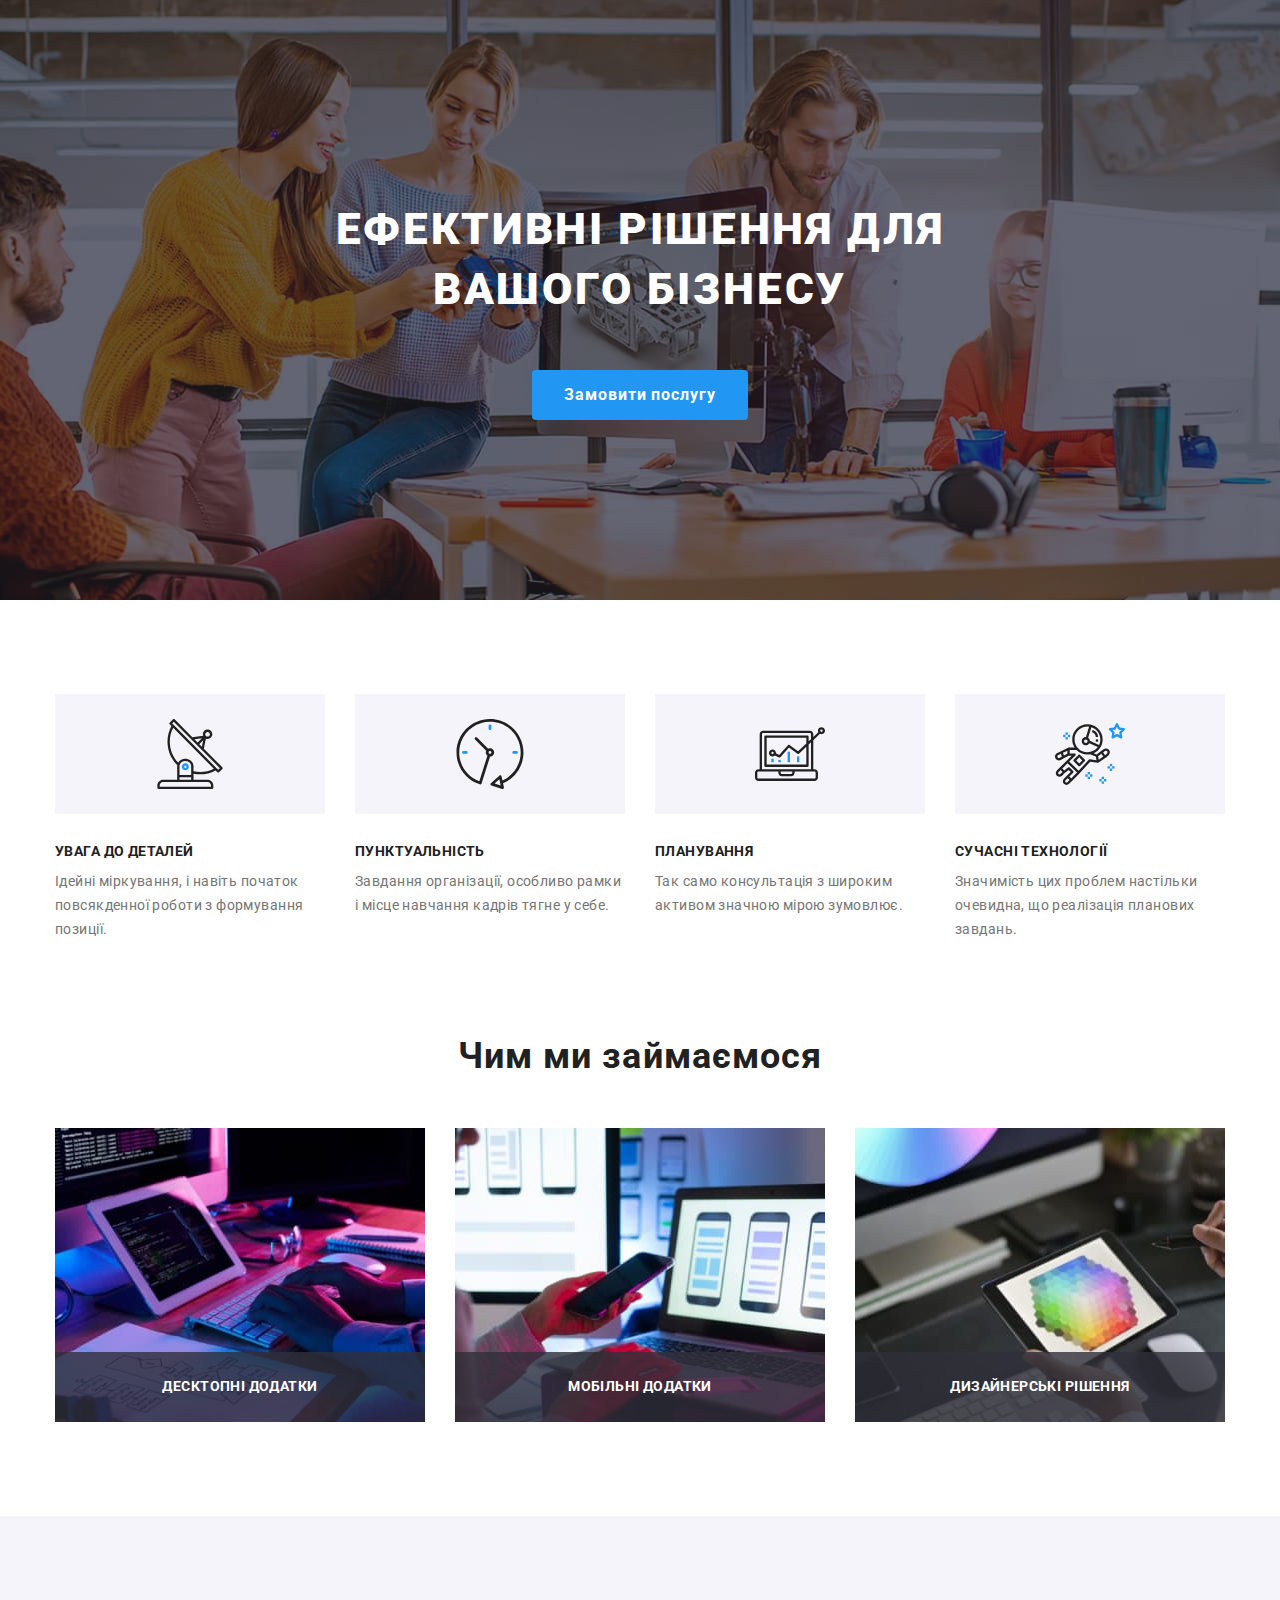
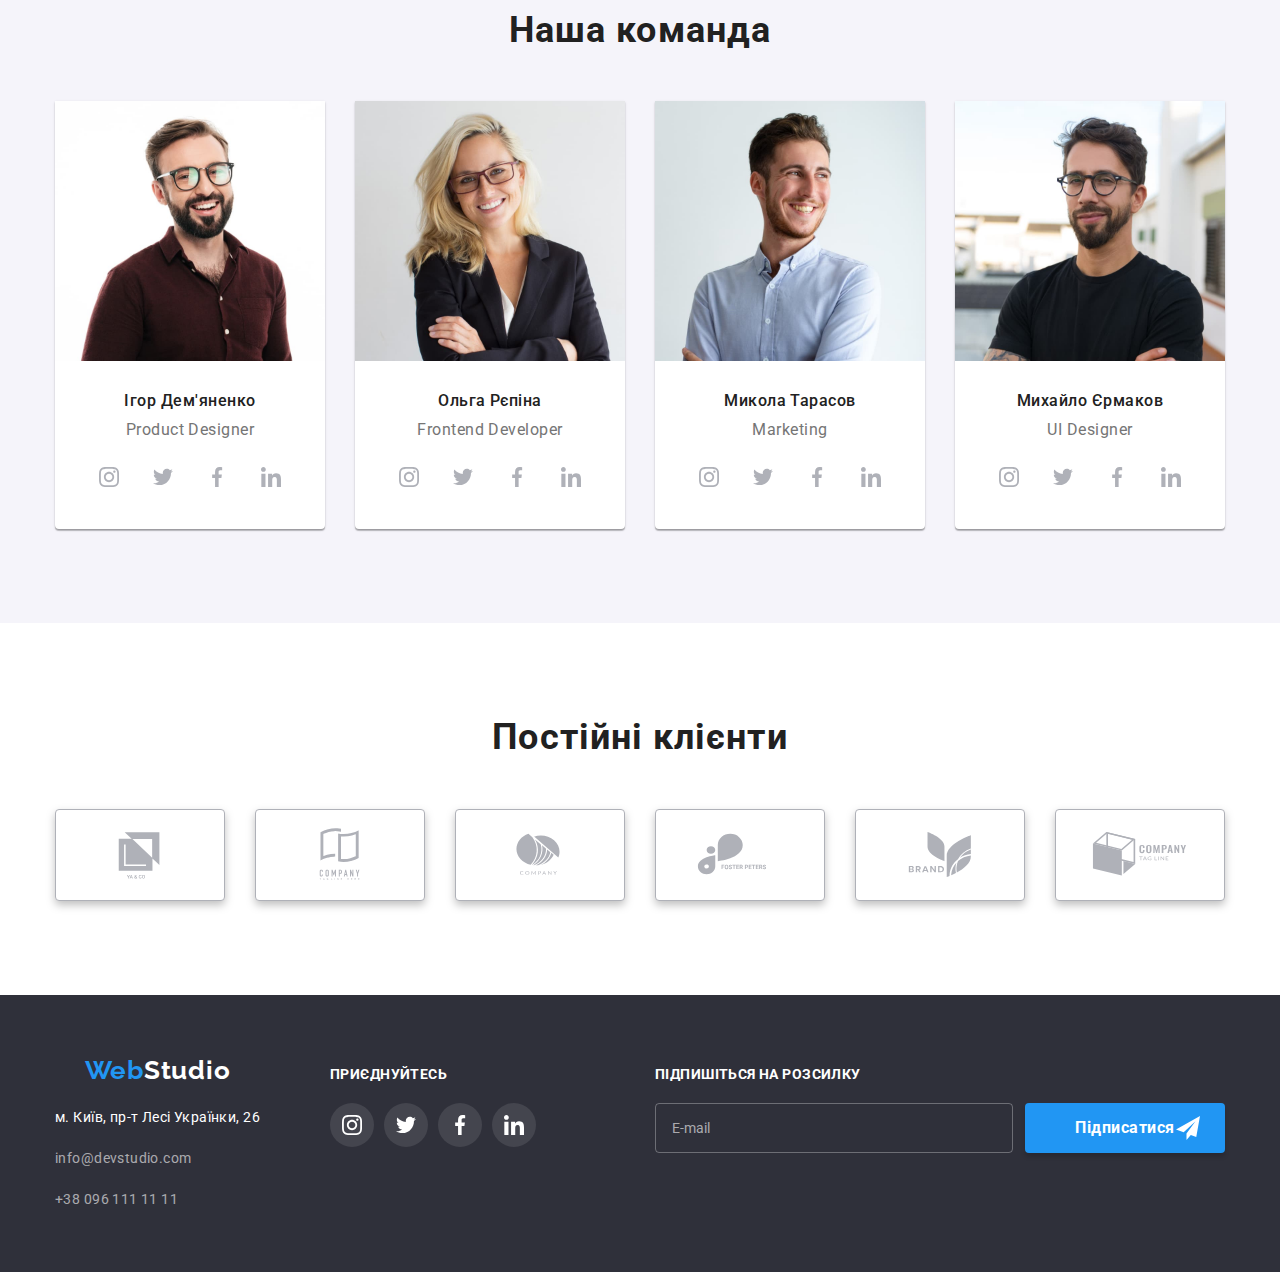
==== index.html @ 137f2fd3 "." ====
<!DOCTYPE html>
<html lang="uk">
  <head>
    <meta charset="UTF-8" />
    <meta http-equiv="X-UA-Compatible" content="IE=edge" />
    <meta name="viewport" content="width=device-width, initial-scale=1.0" />
    <link rel="preconnect" href="https://fonts.googleapis.com" />
    <link rel="preconnect" href="https://fonts.gstatic.com" crossorigin />
    <link
      href="https://fonts.googleapis.com/css2?family=Raleway:wght@700&family=Roboto:wght@400;500;700;900&display=swap"
      rel="stylesheet"
    />
    <link
      rel="stylesheet"
      href="https://cdnjs.cloudflare.com/ajax/libs/modern-normalize/1.1.0/modern-normalize.min.css"
    />
    <title>Document</title>
    <link rel="stylesheet" href="./css/main.min.css">
  </head>
  <body>
    <!-- <header class="header">
      <div class="conteiner">
        <nav class="conteiner__nav ">
          <a class="logo header__logo link" href="./index.html">
            Web<span class="header__logo__color link">Studio</span>
          </a>
          <ul class="conteiner__nav  menu__list list">
            <li class="menu__item">
              <a class="menu__link link current" href="./index.html">Студія</a>
            </li>
            <li class="menu__item">
              <a class="menu__link link" href="./portfolio.html">Портфоліо</a>
            </li>
            <li class="menu__item ">
              <a class="menu__link link" href="">Контакти</a>
            </li>
          </ul>
        </nav>
        <ul class="conteiner__nav contakt list">
          <li class="menu__list">
            <a class="contakt__mail link" href="mailto:info@devstudio.com">
              <svg class="contakt__icon" width="16px" height="12px">
                <use href="./images/symbol-defs.svg#icon-envelope"></use>
              </svg>
              info@devstudio.com</a
            >
          </li>
          <li class="menu__list">
            <a class="contakt__tel link" href="tel:+380961111111">
              <svg class="contakt__icon" width="10px" height="16px">
                <use href="./images/symbol-defs.svg#icon-smartphone"></use>
              </svg>
              +38 096 111 11 11</a
            >
          </li>
        </ul>
      </div>
    </header> -->
    <main>
      <section class="subject">
        <div class="conteiner">
          <div class="subject__content">
            <h1 class="content hero__text">Ефективні рішення для вашого бізнесу</h1>
            <button data-modal-open class="btn subject__btn" type="button">
              Замовити послугу
            </button>
          </div>
        </div>
      </section>

      <section class="benefits benefits__size">
        <div class="conteiner">
          <h2 class="visually-hidden">Переваги</h2>
          <ul class="benefits__nav list">
            <li class="advantage icon__antenna">
              <h3 class="benefits__top">увага до деталей</h3>
              <p class="benefits__text ">
                Ідейні міркування, і навіть початок повсякденної роботи з
                формування позиції.
              </p>
            </li>
            <li class="advantage icon__clok">
              <h3 class="benefits__top">пунктуальність</h3>
              <p class="benefits__text">
                Завдання організації, особливо рамки і місце навчання кадрів
                тягне у себе.
              </p>
            </li>
            <li class="advantage icon__diagram">
              <h3 class="benefits__top">планування</h3>
              <p class="benefits__text">
                Так само консультація з широким активом значною мірою зумовлює.
              </p>
            </li>
            <li class="advantage icon__astronaut">
              <h3 class="benefits__top">cучасні технології</h3>
              <p class="benefits__text">
                Значимість цих проблем настільки очевидна, що реалізація
                планових завдань.
              </p>
            </li>
          </ul>
        </div>
      </section>

      <section class="desktop">
        <div class="conteiner">
          <h2 class="desk desk__test">Чим ми займаємося</h2>
          <ul class="img__desk list">
            <li class="product">
              <img src="images/img.jpg" alt="photo" width="370" height="294" />
              <p class="product__text">десктопні додатки</p>
            </li>
            <li class="product">
              <img src="images/img1.jpg" alt="photo" width="370" height="294" />
              <p class="product__text">мобільні додатки</p>
            </li>
            <li class="product">
              <img src="images/img2.jpg" alt="photo" width="370" height="294" />
              <p class="product__text">дизайнерські рішення</p>
            </li>
          </ul>
        </div>
      </section>

      <section class="teem section">
        <div class="conteiner">
          <h2 class="teem-desk teem-desk-conteiner">Наша команда</h2>
          <ul class="img-conteiner list">
            <li class="list-teem">
          
              <img
            
                class="img-teem"
                src="images/user.jpg"
                alt="user"
                width="270"
              />
              <div class="teem-conteiner">
                <h3 class="teem-subtitle">Ігор Дем'яненко</h3>
                <p class="teem-subtitle-text">Product Designer</p>
                <ul class="icon-nav list">
                  <li class="soc-item-teem">
                    <a class="soc-link-teem" href="">
                      <svg class="soc-teem-icon" width="20px" height="20px">
                        <use
                          href="./images/symbol-defs.svg#icon-instagram"
                        ></use>
                      </svg>
                    </a>
                  </li>
                  <li class="soc-item-teem">
                    <a class="soc-link-teem" href=""
                      ><svg class="soc-teem-icon" width="20px" height="20px">
                        <use href="./images/symbol-defs.svg#icon-twitter"></use>
                      </svg>
                    </a>
                  </li>
                  <li class="soc-item-teem">
                    <a class="soc-link-teem" href="">
                      <svg class="soc-teem-icon" width="20px" height="20px">
                        <use
                          href="./images/symbol-defs.svg#icon-facebook"
                        ></use>
                      </svg>
                    </a>
                  </li>
                  <li class="soc-item-teem">
                    <a class="soc-link-teem" href="">
                      <svg class="soc-teem-icon" width="20px" height="20px">
                        <use
                          href="./images/symbol-defs.svg#icon-linkedin"
                        ></use>
                      </svg>
                    </a>
                  </li>
                </ul>
              </div>
            </li>
            <li class="list-teem">
              <img 
          
                class="img-teem"
                src="images/user1.jpg"
                alt="user"
                width="270"
              />
              <div class="teem-conteiner">
                <h3 class="teem-subtitle">Ольга Рєпіна</h3>
                <p class="teem-subtitle-text">Frontend Developer</p>
                <ul class="icon-nav list">
                  <li class="soc-item-teem">
                    <a class="soc-link-teem" href="">
                      <svg class="soc-teem-icon" width="20px" height="20px">
                        <use
                          href="./images/symbol-defs.svg#icon-instagram"
                        ></use>
                      </svg>
                    </a>
                  </li>
                  <li class="soc-item-teem">
                    <a class="soc-link-teem" href=""
                      ><svg class="soc-teem-icon" width="20px" height="20px">
                        <use href="./images/symbol-defs.svg#icon-twitter"></use>
                      </svg>
                    </a>
                  </li>
                  <li class="soc-item-teem">
                    <a class="soc-link-teem" href="">
                      <svg class="soc-teem-icon" width="20px" height="20px">
                        <use
                          href="./images/symbol-defs.svg#icon-facebook"
                        ></use>
                      </svg>
                    </a>
                  </li>
                  <li class="soc-item-teem">
                    <a class="soc-link-teem" href="">
                      <svg class="soc-teem-icon" width="20px" height="20px">
                        <use
                          href="./images/symbol-defs.svg#icon-linkedin"
                        ></use>
                      </svg>
                    </a>
                  </li>
                </ul>
              </div>
            </li>
            <li class="list-teem">
              <img
                class="img-teem"
                src="images/user2.jpg"
                alt="user"
                width="270"
              />
              <div class="teem-conteiner">
                <h3 class="teem-subtitle">Микола Тарасов</h3>
                <p class="teem-subtitle-text">Marketing</p>
                <ul class="icon-nav list">
                  <li class="soc-item-teem">
                    <a class="soc-link-teem" href="">
                      <svg class="soc-teem-icon" width="20px" height="20px">
                        <use
                          href="./images/symbol-defs.svg#icon-instagram"
                        ></use>
                      </svg>
                    </a>
                  </li>
                  <li class="soc-item-teem">
                    <a class="soc-link-teem" href=""
                      ><svg class="soc-teem-icon" width="20px" height="20px">
                        <use href="./images/symbol-defs.svg#icon-twitter"></use>
                      </svg>
                    </a>
                  </li>
                  <li class="soc-item-teem">
                    <a class="soc-link-teem" href="">
                      <svg class="soc-teem-icon" width="20px" height="20px">
                        <use
                          href="./images/symbol-defs.svg#icon-facebook"
                        ></use>
                      </svg>
                    </a>
                  </li>
                  <li class="soc-item-teem">
                    <a class="soc-link-teem" href="">
                      <svg class="soc-teem-icon" width="20px" height="20px">
                        <use
                          href="./images/symbol-defs.svg#icon-linkedin"
                        ></use>
                      </svg>
                    </a>
                  </li>
                </ul>
              </div>
            </li>
            <li class="list-teem">
              <img
              
                class="img-teem"
                src="images/user3.jpg"
                alt="user"
                width="270"
              />
              <div class="teem-conteiner">
                <h3 class="teem-subtitle">Михайло Єрмаков</h3>
                <p class="teem-subtitle-text">UI Designer</p>
                <ul class="icon-nav list">
                  <li class="soc-item-teem">
                    <a class="soc-link-teem" href="">
                      <svg class="soc-teem-icon" width="20px" height="20px">
                        <use
                          href="./images/symbol-defs.svg#icon-instagram"
                        ></use>
                      </svg>
                    </a>
                  </li>
                  <li class="soc-item-teem">
                    <a class="soc-link-teem" href=""
                      ><svg class="soc-teem-icon" width="20px" height="20px">
                        <use href="./images/symbol-defs.svg#icon-twitter"></use>
                      </svg>
                    </a>
                  </li>
                  <li class="soc-item-teem">
                    <a class="soc-link-teem" href="">
                      <svg class="soc-teem-icon" width="20px" height="20px">
                        <use
                          href="./images/symbol-defs.svg#icon-facebook"
                        ></use>
                      </svg>
                    </a>
                  </li>
                  <li class="soc-item-teem">
                    <a class="soc-link-teem" href="">
                      <svg class="soc-teem-icon" width="20px" height="20px">
                        <use
                          href="./images/symbol-defs.svg#icon-linkedin"
                        ></use>
                      </svg>
                    </a>
                  </li>
                </ul>
              </div>
            </li>
          </ul>
        </div>
      </section>
      <section class="section">
        <div class="conteiner">
          <h2 class="client-text">Постійні клієнти</h2>
          <ul class="client-nav list">
            <li class="client-list">
              <a class="icon-client" href="">
                <svg class="client-list-icon" width="106px" height="60px">
                  <use href="./images/symbol-defs.svg#icon-Logo1"></use>
                </svg>
              </a>
            </li>
            <li class="client-list">
              <a class="icon-client" href="">
                <svg class="client-list-icon" width="106px" height="60px">
                  <use href="./images/symbol-defs.svg#icon-Logo2"></use>
                </svg>
              </a>
            </li>
            <li class="client-list">
              <a class="icon-client" href="">
                <svg class="client-list-icon" width="106px" height="60px">
                  <use href="./images/symbol-defs.svg#icon-Logo3"></use>
                </svg>
              </a>
            </li>
            <li class="client-list">
              <a class="icon-client" href="">
                <svg class="client-list-icon" width="106px" height="60px">
                  <use href="./images/symbol-defs.svg#icon-Logo4"></use>
                </svg>
              </a>
            </li>
            <li class="client-list">
              <a class="icon-client" href="">
                <svg class="client-list-icon" width="106px" height="60px">
                  <use href="./images/symbol-defs.svg#icon-Logo5"></use>
                </svg>
              </a>
            </li>
            <li class="client-list">
              <a class="icon-client" href="">
                <svg class="client-list-icon" width="106px" height="60px">
                  <use href="./images/symbol-defs.svg#icon-Logo6"></use>
                </svg>
              </a>
            </li>
          </ul>
        </div>
      </section>
    </main>
    <footer class="footer">
      <div class="conteiner footer-conteiner">
        <div class="footer-info">
          <a class="logo header-logo footer-logo link" href="./index.html">
            Web<span class="footer-logo-color">Studio</span></a
          >
          <address>
            <ul class="list footer-items">
              <li class="footer-list">
                <a
                  class="footer-link-addres link"
                  href="https://goo.gl/maps/4okefofMVxkLToea6"
                  target="_blank"
                  rel="noopener noeeferrer nofollow"
                  >м. Київ, пр-т Лесі Українки, 26</a
                >
              </li>
              <li class="footer-list">
                <a
                  class="footer-link-mail link"
                  href="mailto:info@devstudio.com"
                  >info@devstudio.com</a
                >
              </li>
              <li class="footer-list">
                <a class="footer-link-tel link" href="tel:+380961111111"
                  >+38 096 111 11 11</a
                >
              </li>
            </ul>
          </address>
        </div>

        <div class="footer-wrap">
          <p class="footer-text">приєднуйтесь</p>
          <ul class="footer-item">
            <li class="soc-item list">
              <a class="soc-link" href="">
                <svg class="soc-link-icon" width="20px" height="20px">
                  <use href="./images/symbol-defs.svg#icon-instagram"></use>
                </svg>
              </a>
            </li>
            <li class="soc-item list">
              <a class="soc-link" href=""
                ><svg class="soc-link-icon" width="20px" height="20px">
                  <use href="./images/symbol-defs.svg#icon-twitter"></use>
                </svg>
              </a>
            </li>
            <li class="soc-item list">
              <a class="soc-link" href="">
                <svg class="soc-link-icon" width="20px" height="20px">
                  <use href="./images/symbol-defs.svg#icon-facebook"></use>
                </svg>
              </a>
            </li>
            <li class="soc-item list">
              <a class="soc-link" href="">
                <svg class="soc-link-icon" width="20px" height="20px">
                  <use href="./images/symbol-defs.svg#icon-linkedin"></use>
                </svg>
              </a>
            </li>
          </ul>
        </div>
        <div class="">
          <p class="footer-text">Підпишіться на розсилку</p>
          <form class="footer-row" >
          <label for="email"></label>
            <input type="email" name="email" id="email" class="input-emeil" placeholder="E-mail">
           
         
         <button type="submit" class="btn-footer">
             Підписатися

             <svg class="icon-btn" width="24" height="24">
              <use href="./images/symbol-defs.svg#icon-send"></use>
  
    </svg>
    
         </button>
     

            

          </form>
          
        </div>
      </div>
    
    </footer>
    <div data-modal class="backdrop is-hidden">
      <div class="modal">
        <button class="btn-close" data-modal-close type="button">
          <svg class="icon-close" width="18px" height="18px">
            <use href="./images/symbol-defs.svg#icon-close-black"></use>
          </svg>
        </button>
        <p class="modal-text">Залиште свої дані, ми вам передзвонимо</p>
        <form >
          <label class="label-modal"><span class="label-text">Ім'я</span> 
            <span class="modal-icon">
              <input type="text" name="user-name" class="modal-input" placeholder=" " required>
              <svg class="icon-modal-input" width="18" height="18">
                <use href="./images/symbol-defs.svg#icon-person-modal"></use>
              </svg>
            </span>
          </label>
          
          <label class="label-modal"><span class="label-text">Телефон</span> 
            <span class="modal-icon">
              <input type="tel" name="tel"  class="modal-input" placeholder=" " required>
              <svg class="icon-modal-input" width="18" height="18">
                <use href="./images/symbol-defs.svg#icon-phone-modal"></use>
              </svg>
            </span>
            
          </label>
          <label class="label-modal"><span class="label-text"> Пошта</span>
            <span class="modal-icon">
              <input type="email" name="email" class="modal-input" placeholder=" " required>
              <svg class="icon-modal-input" width="18" height="18">
                <use href="./images/symbol-defs.svg#icon-email-modal"></use>
              </svg>
              </span>
            </label>
          <div class="coment-wrap">
            <label for="coment" class="label-text">Коментар
            </label>
            <textarea name="coment" id="coment" class="coment-text" placeholder="Введіть текст"></textarea>
          </div>
          <div class="modal-check">
            <input type="checkbox" name="policy"  id="policy" class="input-check visually-hidden" required >
          <label for="policy" class="check-text">
            <span>
              <svg class="icon-check" width="16" height="15">
                <use href="./images/symbol-defs.svg#icon-Vector-1"></use>
              </svg>
            </span>
            Погоджуюся з розсилкою та приймаю 
      
              <a class="check-text-link" href="">Умови договору</a>
           </label>
          </div>
          
          <button type="submit" class="btn-modal">Відправити</button>
        </form>
      </div>
    </div>
    <script src="./js/modal.js"></script>
  </body>
</html>
---- css/main.min.css ----
body{font-family:"Roboto",sans-serif;color:var(--main-text-color);background-color:var(--background-color);font-size:14px;letter-spacing:.03em}h1,h2,h3,h4,h5,h6,p{margin:0}img{display:block;width:100%;max-width:100%;height:auto}address{font-style:normal}button{display:block;cursor:pointer;border:none;border-radius:4px}.section{padding-top:60px;padding-bottom:60px}@media screen and (min-width: 1200px){.section{padding-top:94px;padding-bottom:94px}}html{box-sizing:border-box;margin:0;padding:0;list-style:none}*,*::before *::after{box-sizing:inherit}.list{list-style:none;padding:0;margin:0}.link{text-decoration:none}.conteiner-section{margin-top:32px;margin-bottom:32px;padding-left:15px;padding-right:15px;margin-bottom:0px}.visually-hidden{position:absolute;white-space:nowrap;width:1px;height:1px;overflow:hidden;border:0;padding:0;clip:rect(0 0 0 0);-webkit-clip-path:inset(50%);clip-path:inset(50%);margin:-1px}.conteiner{width:100%;padding-left:15px;padding-right:15px;margin:0 auto}@media screen and (min-width: 480px){.conteiner{width:480px}}@media screen and (min-width: 768px){.conteiner{width:768px}}@media screen and (min-width: 1200px){.conteiner{width:1200px}}:root{--main-text-color: #212121;--secondary-text-color: #ffffff;--ouwer-text-color: #757575;--acent-color: #2196f3;--contener-color: #eeeeee;--logo-color-text: #000000;--buttons-port-color: #f5f4fa;--footer-text-color: #rgba(255, 255, 255, 0.6);--background-footer-color: #2f303a;--background-section: #e5e5e5;--line-color: #ececec;--background-color: #FFFFFF;--icon-color: #afb1b8;--main-color: roboto, sans-serif}.header .conteiner{display:flex;align-items:center}.conteiner__nav{display:flex;align-items:center}.header__logo{margin-right:93px;margin-left:0}.logo{font-family:"Raleway";font-style:normal;font-weight:700;font-size:26px;line-height:1.19;letter-spacing:.03em;color:var(--acent-color)}.header__logo__color{font-family:"Raleway";font-style:normal;font-weight:700;font-size:26px;line-height:1.19;letter-spacing:.03em;color:#000}.menu__item{margin-right:50px}.menu__item:last-child{margin-right:0}.menu__list{margin-right:30px}.menu__list:last-child{margin-right:0}.menu__link{transition:color 250ms cubic-bezier(0.4, 0, 0.2, 1)}.menu__link:hover,.menu__link:focus{color:var(--acent-color);cursor:pointer}.menu__link{padding:33px 0;display:block;font-weight:500;font-size:14px;line-height:1.14;letter-spacing:.02em;color:var(--main-text-color)}.menu__link.current{position:relative}.menu__link.current::after{content:"";position:absolute;bottom:0;width:100%;height:4px;display:block;background-color:var(--acent-color);border-radius:2px}.contakt__mail{padding:32px 0;display:flex;gap:10px;align-items:center;font-weight:500;font-size:14px;line-height:1.14;letter-spacing:.02em;color:var(--ouwer-text-color);transition:color 250ms cubic-bezier(0.4, 0, 0.2, 1)}.contakt__mail:hover,.contakt__mail:focus{color:var(--acent-color)}.contakt__tel{padding:32px 0;display:flex;gap:10px;font-weight:500;font-size:14px;line-height:1.14;letter-spacing:.02em;color:var(--ouwer-text-color);transition:color 250ms cubic-bezier(0.4, 0, 0.2, 1)}.contakt__tel:hover,.contakt__tel:focus{color:var(--acent-color)}.contakt{margin-left:auto}.contakt__icon{fill:currentColor}.contakt__mail:hover .contakt__icon,.contakt__mail:focus .contakt__icon{fill:var(--acent-color)}.contakt__tel:hover .contakt__icon,.contakt__tel:focus .contakt__icon{fill:var(--acent-color)}.contakt__mail .contakt__icon{transition:fill 250ms cubic-bezier(0.4, 0, 0.2, 1)}.contakt__tel .contakt__icon{transition:fill 250ms cubic-bezier(0.4, 0, 0.2, 1)}.subject{background-image:linear-gradient(rgba(47, 48, 58, 0.4), rgba(47, 48, 58, 0.4)),url(../images/hero-mob.jpg);background-color:var(--background-footer-color);height:400px;margin:0 auto;padding:118px 0px;background-repeat:no-repeat;background-position:center;background-size:cover;text-align:center}@media screen and (min-width: 768px){.subject{background-image:linear-gradient(rgba(47, 48, 58, 0.4), rgba(47, 48, 58, 0.4)),url(../images/hero-tablet.jpg)}}@media screen and (min-width: 1200px){.subject{background-image:linear-gradient(rgba(47, 48, 58, 0.4), rgba(47, 48, 58, 0.4)),url(../images/hero-bg.jpg);padding:200px 0;max-width:1600px;height:600px;margin:0 auto}}.hero__text{max-width:360px;margin:0 auto;margin-bottom:30px}@media screen and (min-width: 1200px){.hero__text{max-width:696px}}.content{font-weight:900;font-size:44px;line-height:1.36;letter-spacing:.06em;color:var(--secondary-text-color);text-transform:uppercase}@media screen and (max-width: 1199px){.content{font-weight:900;font-size:26px;line-height:1.62;letter-spacing:.06em}}.subject__btn{display:inline-block;border-radius:4px;padding:10px 32px;min-width:216px;text-align:center;margin-top:0px;align-items:center;border:none;font-family:"Roboto";font-weight:700;font-size:16px;line-height:1.88;letter-spacing:.06em;color:var(--secondary-text-color);background-color:var(--acent-color);cursor:pointer;transition:color 250ms cubic-bezier(0.4, 0, 0.2, 1),background-color 250ms cubic-bezier(0.4, 0, 0.2, 1)}.btn:hover,.btn:focus{background-color:#2196f3;color:var(--buttons-port-color)}.benefits__size{padding-top:60px;padding-bottom:60px}@media screen and (min-width: 1200px){.benefits__size{padding-top:94px;padding-bottom:94px}}.benefits__nav{display:flex;flex-wrap:wrap;gap:30px}.advantage{width:100%}@media screen and (min-width: 768px){.advantage{width:calc((100% - 30px)/2)}}@media screen and (min-width: 1200px){.advantage{width:calc((100% - 90px)/4)}}.advantage::before{display:block;content:"";height:120px;background-color:var(--buttons-port-color);background-size:70px;background-repeat:no-repeat;background-position:center;margin-bottom:30px}.icon__antenna::before{background-image:url(../images/antenna.svg)}.icon__clok::before{background-image:url(../images/clock.svg)}.icon__diagram::before{background-image:url(../images/diagram.svg)}.icon__astronaut::before{background-image:url(../images/astronaut\ 1.svg)}.benefits__top{margin-bottom:10px;margin-top:0px;font-weight:700;font-size:14px;line-height:1.14;letter-spacing:.03em;text-transform:uppercase;color:var(--main-text-color)}@media screen and (max-width: 768px){.benefits__top{text-align:center}}.benefits__text{margin-top:0;margin-bottom:0;font-weight:400;font-size:14px;line-height:1.71;letter-spacing:.03em;color:var(--ouwer-text-color)}.desktop{padding-bottom:94px}@media screen and (max-width: 1200px){.desktop{display:none}}.img__desk{display:flex;gap:30px}.desk{font-weight:700;font-size:36px;line-height:1.16;letter-spacing:.03em;text-align:center;color:var(--main-text-color)}.desk__test{margin-top:0;margin-bottom:50px;padding-top:0}.product{position:relative}.product__text{height:70px;bottom:0;display:flex;justify-content:center;align-items:center;width:100%;position:absolute;font-weight:700;font-size:14px;line-height:1.14;letter-spacing:.03em;text-align:center;text-transform:uppercase;color:var(--secondary-text-color);background:rgba(47,48,58,.8)}.teem{background:#f5f4fa}.teem-desk-conteiner{margin-top:0;margin-bottom:50px}.img-conteiner{display:flex;flex-wrap:wrap;gap:30px}.teem-desk{text-align:center;margin-top:0;margin-bottom:50px;padding-top:0;font-weight:700;font-size:36px;line-height:1.16;letter-spacing:.03em;color:var(--main-text-color)}@media screen and (max-width: 1200px){.teem-desk{font-weight:700;font-size:28px;line-height:1.18;letter-spacing:.03em}}.list-teem{width:100%;background-color:var(--background-color);border-radius:0px 0px 4px 4px;box-shadow:0px 1px 3px rgba(0,0,0,.12),0px 1px 1px rgba(0,0,0,.14),0px 2px 1px rgba(0,0,0,.2)}@media screen and (min-width: 768px){.list-teem{width:calc((100% - 30px)/2)}}@media screen and (min-width: 1200px){.list-teem{width:calc((100% - 90px)/4)}}.teem-conteiner{padding-top:30px;padding-bottom:30px}.teem-subtitle{margin-top:0;margin-bottom:10px;text-align:center;font-weight:500;font-size:16px;line-height:1.19;letter-spacing:.03em;color:var(--main-text-color)}.teem-subtitle-text{margin-top:0;margin-bottom:0;text-align:center;font-weight:400;font-size:16px;line-height:1.19;letter-spacing:.03em;color:var(--ouwer-text-color)}.icon-nav{display:flex;gap:10px;margin-top:16px;justify-content:center}.soc-item-teem{width:44px;height:44px}.soc-link-teem{width:100%;height:100%;background-color:var(--background-color);border-radius:50%;display:flex;align-items:center;justify-content:center;color:var(--icon-color);transition:color 250ms cubic-bezier(0.4, 0, 0.2, 1),background-color 250ms cubic-bezier(0.4, 0, 0.2, 1)}.soc-link-teem:hover,.soc-link-teem:focus{background-color:var(--acent-color);color:var(--background-color)}.soc-teem-icon{fill:currentColor}.client-text{margin-bottom:50px;font-weight:700;font-size:28px;line-height:1.18;letter-spacing:.03em;text-align:center;color:var(--main-text-color)}@media screen and (min-width: 1200px){.client-text{font-weight:700;font-size:36px;line-height:1.16;letter-spacing:.03em}}.client-nav{display:flex;flex-wrap:wrap;gap:30px}@media screen and (min-width: 320px){.client-list{width:calc((100% - 30px)/2)}}@media screen and (min-width: 768px){.client-list{width:calc((100% - 60px)/3)}}@media screen and (min-width: 1200px){.client-list{width:calc((100% - 150px)/6)}}.icon-client{height:92px;border:1px solid #afb1b8;border-radius:4px;background:#fff;filter:drop-shadow(0px 4px 4px rgba(0, 0, 0, 0.25));display:flex;align-items:center;justify-content:center;fill:var(--icon-color);transition:fill 250ms cubic-bezier(0.4, 0, 0.2, 1),border 250ms cubic-bezier(0.4, 0, 0.2, 1)}.icon-client:hover,.icon-client:focus{border:1px solid var(--acent-color);fill:var(--acent-color)}.footer{background-color:var(--background-footer-color);padding:60px 0}@media screen and (max-width: 767px){.footer-conteiner{display:flex;flex-direction:column;align-items:center}}@media screen and (min-width: 768px){.footer-conteiner{display:flex;justify-content:center;align-items:baseline}}@media screen and (max-width: 1199px){.footer-conteiner{flex-wrap:wrap}}address{margin-top:20px}@media screen and (max-width: 1199px){address{margin-bottom:60px}}.footer-logo{display:block;text-align:center}.footer-logo-color{font-family:"Raleway";font-style:normal;font-weight:700;font-size:26px;line-height:1.19;letter-spacing:.03em;color:var(--secondary-text-color)}.footer-link-mail,.footer-link-tel{display:inline-block;margin-top:0;font-weight:400;font-size:14px;line-height:1.71;letter-spacing:.03em;font-style:normal;color:rgba(255,255,255,.6);transition:color 250ms cubic-bezier(0.4, 0, 0.2, 1)}.footer-link-mail:hover,.footer-link-mail:focus{color:var(--secondary-text-color);cursor:pointer}.footer-link-tel:hover,.footer-link-tel:focus{color:var(--secondary-text-color);cursor:pointer}.footer-list:not(:last-child){margin-bottom:8px}@media screen and (min-width: 1200px){.footer-list:not(:last-child){margin-bottom:9px}}.footer-link-addres{display:inline-block;margin-top:0px;font-weight:400;font-size:14px;line-height:1.71;letter-spacing:.03em;color:var(--secondary-text-color)}.footer-link-addres:hover,.footer-link-addres:focus{color:var(--secondary-text-color);cursor:pointer}@media screen and (min-width: 768px)and (max-width: 1199px){.footer-info{margin-right:165px}}@media screen and (min-width: 1200px){.footer-info{margin-right:70px}}.footer-items{display:flex;flex-direction:column;gap:8px}@media screen and (max-width: 1199px){.footer-items{align-items:center}}.footer-text{margin-bottom:20px;font-weight:700;font-size:14px;line-height:1.14;letter-spacing:.03em;text-transform:uppercase;color:var(--secondary-text-color)}@media screen and (max-width: 1199px){.footer-text{text-align:center}}@media screen and (max-width: 767px){.footer-wrap{margin-bottom:60px}}@media screen and (min-width: 1200px){.footer-wrap{margin-right:auto}}.footer-item{display:flex;gap:10px;padding:0;margin:0 0}.soc-link{width:44px;height:44px;background:rgba(255,255,255,.1);border-radius:50%;display:flex;align-items:center;justify-content:center;transition:background-color 250ms cubic-bezier(0.4, 0, 0.2, 1)}.soc-link:hover,.soc-link:focus{background-color:var(--acent-color)}.soc-link-icon{fill:var(--secondary-text-color)}.footer-row{display:flex;flex-wrap:wrap}@media screen and (max-width: 1199px){.footer-row{display:flex;flex-direction:column}}.input-emeil{width:450px;height:50px;padding:16px;border-radius:4px;border:1px solid rgba(255,255,255,.3);background-color:rgba(0,0,0,0);color:var(--secondary-text-color)}@media screen and (min-width: 480px){.input-emeil{width:450px}}@media screen and (max-width: 767px),(max-width: 1199px){.input-emeil{margin-bottom:20px}}@media screen and (min-width: 1200px){.input-emeil{margin-right:12px;margin-bottom:0;width:358px}}.input-emeil::-moz-placeholder{color:rgba(255,255,255,.6)}.input-emeil:-ms-input-placeholder{color:rgba(255,255,255,.6)}.input-emeil::placeholder{color:rgba(255,255,255,.6)}.btn-footer{width:200px;height:50px;font-weight:700;font-size:16px;line-height:1.88;letter-spacing:.03em;color:#fff;background:#2196f3;position:relative;box-shadow:0px 4px 4px rgba(0,0,0,.15);border-radius:4px;transition:color 250ms cubic-bezier(0.4, 0, 0.2, 1),background-color 250ms cubic-bezier(0.4, 0, 0.2, 1);text-align:center;margin:auto}.btn-footer:hover,.btn-footer:focus{color:var(--background-color);background-color:var(--acent-color)}.icon-btn{display:flex;position:absolute;top:50%;right:25px;transform:translateY(-50%);fill:var(--background-color)}.header{border-bottom:1px solid var(--line-color)}.portfolio-section{padding:94px 0}.portfolio-img{display:flex;flex-wrap:wrap;gap:30px}.conteiner-navigation{display:flex;align-items:center}.content{gap:8px;align-items:center;justify-content:center;margin-bottom:50px}.current{color:var(--acent-color)}.content-btn-item{padding:6px 22px;cursor:pointer;font-weight:500;font-size:16px;line-height:1.63;letter-spacing:.03em;color:#212121;border-radius:4px;background-color:var(--buttons-port-color);transition:color 250ms cubic-bezier(0.4, 0, 0.2, 1),background-color 250ms cubic-bezier(0.4, 0, 0.2, 1),box-shadow 250ms cubic-bezier(0.4, 0, 0.2, 1)}.content-btn-item:hover,.content-btn-item:focus{background-color:var(--acent-color);color:var(--background-color);box-shadow:0px 3px 1px rgba(0,0,0,.1),0px 1px 2px rgba(0,0,0,.08),0px 2px 2px rgba(0,0,0,.12)}.icon{display:inline-block;text-decoration:none;width:100%;transition:box-shadow 250ms cubic-bezier(0.4, 0, 0.2, 1)}.icon:hover,.icon:focus{box-shadow:0px 1px 1px rgba(0,0,0,.12),0px 4px 4px rgba(0,0,0,.06),1px 4px 6px rgba(0,0,0,.16)}.icon-portfolio{position:relative;overflow:hidden}.text-transform{position:absolute;top:0;left:0;padding:63px 24px;margin:0;height:100%;font-weight:400;font-size:18px;line-height:1.56;letter-spacing:.03em;color:var(--secondary-text-color);background:rgba(33,150,243,.9);transform:translateY(100%);transition:transform 250ms cubic-bezier(0.4, 0, 0.2, 1)}.icon:hover .text-transform,.icon:focus .text-transform{transform:translateY(0)}.project-icon{padding:20px 24px;box-sizing:border-box;border:1px solid #eee}.icon-text{margin-bottom:4px;font-weight:700;font-size:18px;line-height:2;letter-spacing:.06em;color:var(--main-text-color);margin-top:0}.icon-text-list{margin-top:0;margin-bottom:0;line-height:1.88;letter-spacing:.03em;color:var(--ouwer-text-color);font-size:16px}.backdrop{position:fixed;top:0;left:0;width:100%;height:100%;background:rgba(0,0,0,.2);opacity:1;transition:opacity 250ms cubic-bezier(0.4, 0, 0.2, 1),visibility 250ms cubic-bezier(0.4, 0, 0.2, 1)}.backdrop.is-hidden{opacity:0;pointer-events:none;visibility:hidden}.modal{width:450px;height:609px;background-color:var(--background-color);position:absolute;top:50%;left:50%;transform:translate(-50%, -50%) rotateX(0);transition:transform 250ms cubic-bezier(0.4, 0, 0.2, 1);padding:40px}@media screen and (min-width: 1200px){.modal{width:528px;height:581px}}.backdrop.is-hidden .modal{transform:translate(-50%, -50%) rotateX(90deg)}.btn-close{border:1px solid rgba(0,0,0,.1);background:var(--background-color);border-radius:50%;width:30px;height:30px;margin:0;color:var(--logo-color-text);display:flex;justify-content:center;align-items:center;position:absolute;top:8px;right:8px;transition:fill 250ms cubic-bezier(0.4, 0, 0.2, 1)}.btn-close:hover,.btn-close:focus+svg{fill:var(--acent-color)}.modal-text{font-style:normal;font-weight:700;font-size:20px;line-height:1.5;letter-spacing:.03em;text-align:center;margin-bottom:12px;color:#212121}@media screen and (min-width: 1200px){.modal-text{font-weight:700;font-size:20px;line-height:1.15;letter-spacing:.03em}}.modal-input{width:100%;height:40px;border:1px solid rgba(33,33,33,.2);border-radius:4px;padding-left:42px;outline:rgba(0,0,0,0);cursor:pointer;transition:border-color 250ms cubic-bezier(0.4, 0, 0.2, 1)}.modal-input:focus{border-color:var(--acent-color)}.icon-modal-input{position:absolute;left:12px;top:50%;transform:translateY(-50%);transition:fill 250ms cubic-bezier(0.4, 0, 0.2, 1)}.modal-input:focus+.icon-modal-input{fill:var(--acent-color)}.label-modal{margin-bottom:10px;display:block}.label-text{font-weight:400;font-size:12px;line-height:1.17;letter-spacing:.01em;color:#757575;display:block;margin-bottom:4px}.modal-icon{position:relative}.coment-wrap{margin-bottom:20px}.coment-text{width:100%;height:120px;border:1px solid rgba(33,33,33,.2);border-radius:4px;resize:none;padding:12px 16px;outline:rgba(0,0,0,0);cursor:pointer;transition:border-color 250ms cubic-bezier(0.4, 0, 0.2, 1)}.coment-text:focus{border-color:var(--acent-color)}.coment-text::-moz-placeholder{font-weight:400;font-size:12px;line-height:1.67;letter-spacing:.01em;color:rgba(117,117,117,.5)}.coment-text:-ms-input-placeholder{font-weight:400;font-size:12px;line-height:1.67;letter-spacing:.01em;color:rgba(117,117,117,.5)}.coment-text::placeholder{font-weight:400;font-size:12px;line-height:1.67;letter-spacing:.01em;color:rgba(117,117,117,.5)}.modal-check{text-align:center;margin-bottom:30px}.check-text{font-weight:400;font-size:14px;line-height:1.71;letter-spacing:.03em;color:#757575;display:flex;align-items:center;justify-content:center}@media screen and (max-width: 768px){.check-text{font-weight:400;font-size:12px;line-height:1.67;letter-spacing:.03em}}.check-text span{width:16px;height:15px;border:2px solid var(--main-text-color);border-radius:2px;margin-right:7px;display:flex;align-items:center;justify-content:center;fill:rgba(0,0,0,0);transition:background-color 250ms cubic-bezier(0.4, 0, 0.2, 1),border-color 250ms cubic-bezier(0.4, 0, 0.2, 1),fill 250ms cubic-bezier(0.4, 0, 0.2, 1)}.input-check:checked+.check-text span{background-color:var(--acent-color);fill:var(--background-color);border-color:rgba(0,0,0,0)}.input-check:focus+.check-text span{border-color:var(--acent-color)}.check-text-link{font-weight:400;font-size:14px;line-height:1.71;letter-spacing:.03em;color:#2196f3;margin-left:5px}@media screen and (max-width: 768px){.check-text-link{font-weight:400;font-size:12px;line-height:1.67;letter-spacing:.03em}}.btn-modal{font-weight:400;font-size:16px;line-height:1.88;letter-spacing:.06em;width:200px;height:50px;margin:0 auto;align-items:center;text-align:center;color:var(--background-color);background:var(--acent-color);border-radius:4px;box-shadow:0px 4px 4px rgba(0,0,0,.15);transition:color 250ms cubic-bezier(0.4, 0, 0.2, 1),background-color 250ms cubic-bezier(0.4, 0, 0.2, 1);font-weight:700}.btn-modal:hover,.btn-modal:focus{color:var(--background-color);background-color:var(--acent-color)}/*# sourceMappingURL=main.min.css.map */
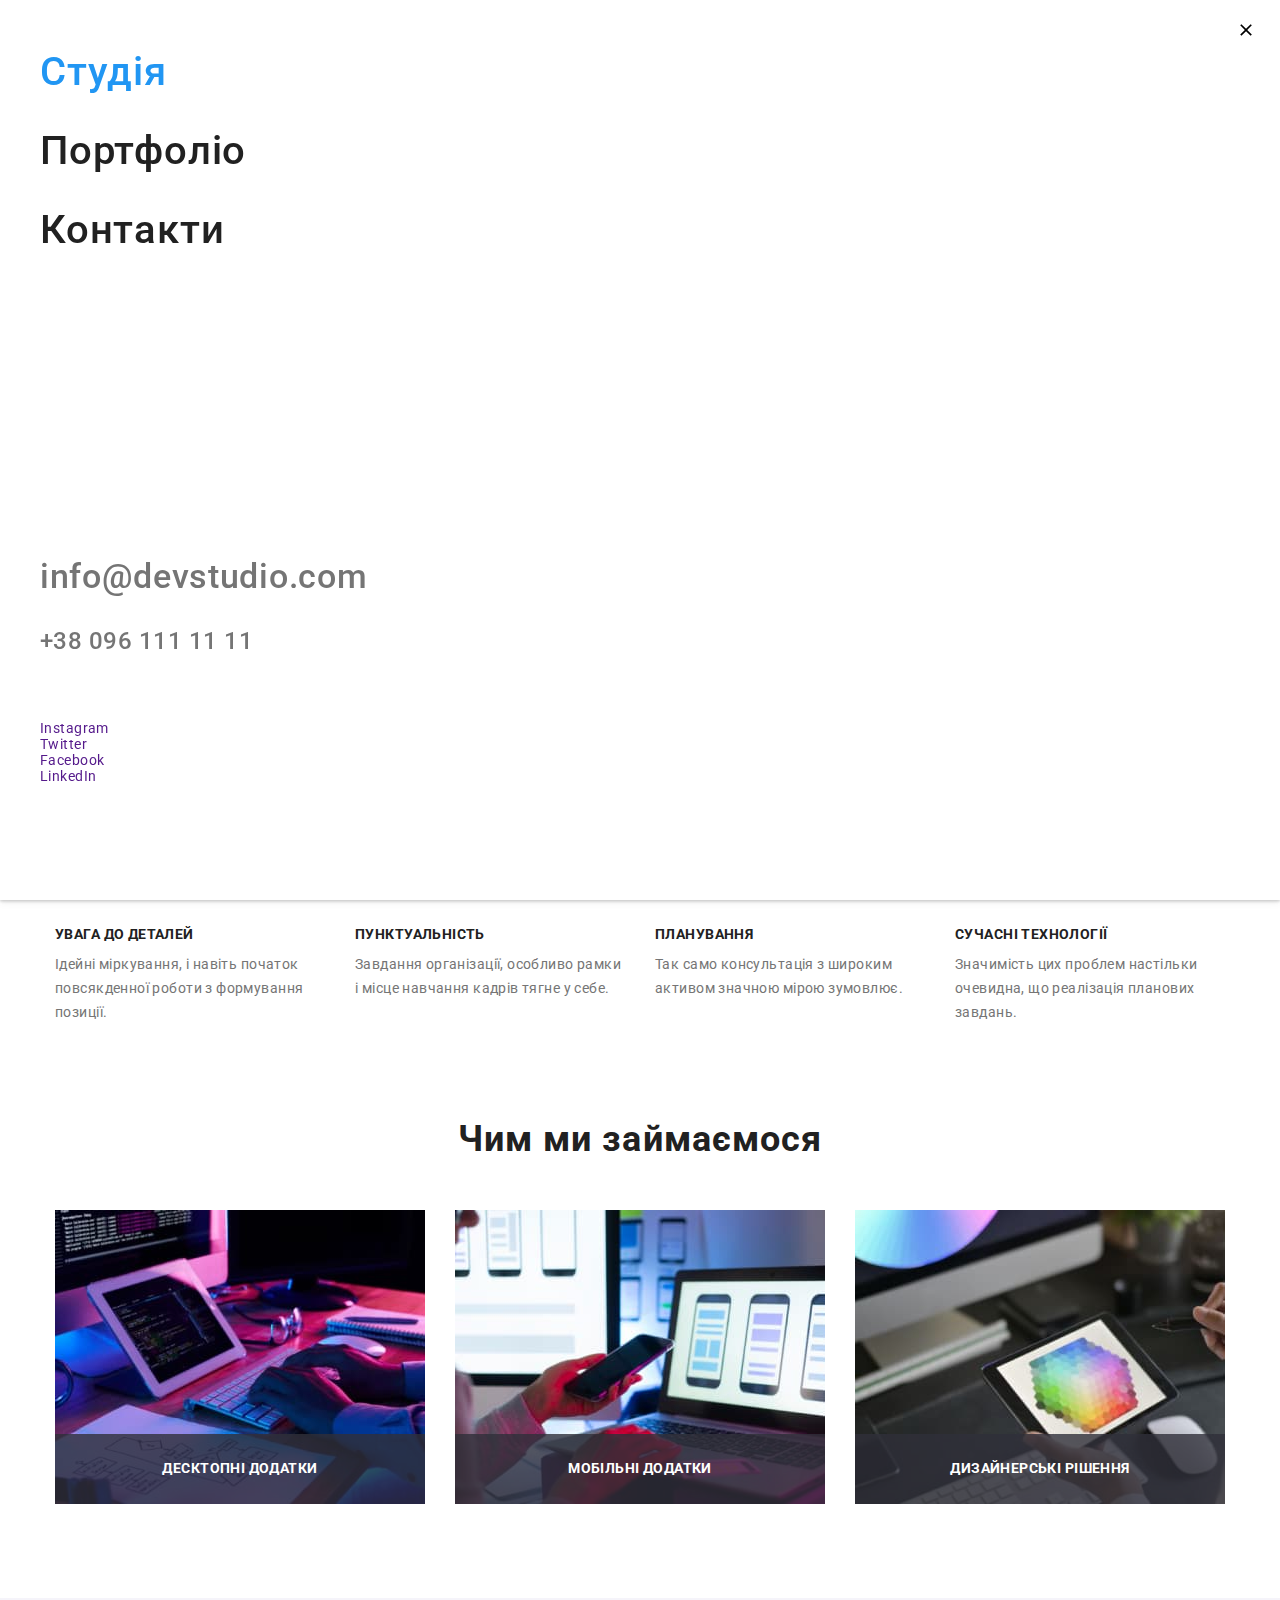
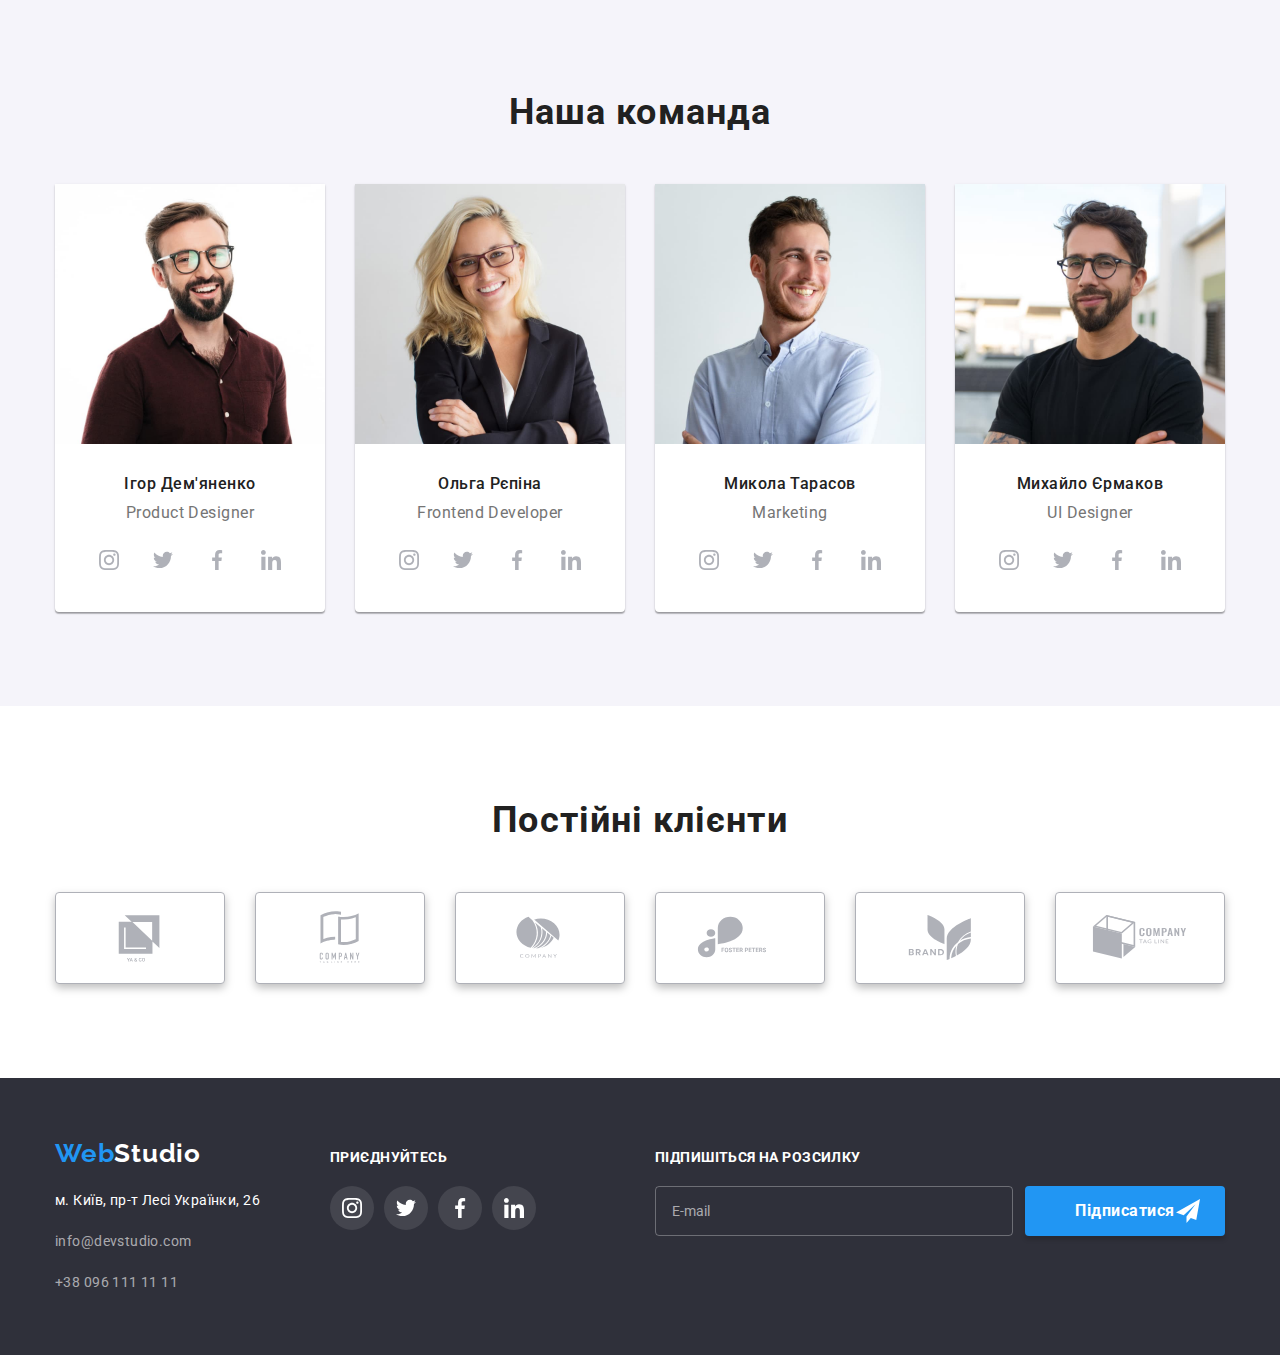
==== commit e392be1b: "2" ====
--- a/index.html
+++ b/index.html
@@ -18,13 +18,21 @@
     <link rel="stylesheet" href="./css/main.min.css">
   </head>
   <body>
-    <!-- <header class="header">
+    <header class="header">
       <div class="conteiner">
-        <nav class="conteiner__nav ">
-          <a class="logo header__logo link" href="./index.html">
-            Web<span class="header__logo__color link">Studio</span>
-          </a>
-          <ul class="conteiner__nav  menu__list list">
+        <a class="logo header__logo link" href="./index.html">
+          Web<span class="header__logo__color link">Studio</span>
+        </a>
+        <button class="menu-open"  type="button">
+          <svg  class="menu-open-icon" width="24px" height="16px">
+            <use href="./images/symbol-defs.svg#icon-menu"></use>
+          </svg>
+        </button>
+        
+
+        <nav class="conteiner__nav  ">
+         
+          <ul class="conteiner__nav  menu__list  list">
             <li class="menu__item">
               <a class="menu__link link current" href="./index.html">Студія</a>
             </li>
@@ -55,7 +63,46 @@
           </li>
         </ul>
       </div>
-    </header> -->
+      <div class="mob-menu ">
+        <button class="menu-close">
+          <svg class="icon-close" width="19px" height="19px">
+            <use href="./images/symbol-defs.svg#icon-close-black"></use>
+          </svg>
+        </button>
+        <ul class="mob-menu-nav list">
+          <li class="menu-list">
+            <a class="menu-text link current" href="./index.html">Студія</a>
+          </li>
+          <li class="menu-list">
+            <a class=" menu-text link" href="./portfolio.html">Портфоліо</a>
+          </li>
+          <li class="menu-list">
+            <a class="menu-text link" href="">Контакти</a>
+          </li>
+        </ul>
+          <ul class="mob-contact list">
+          <li class="mob-menu-contact">
+            <a class="menu-contact link" href="mailto:info@devstudio.com">
+             
+              info@devstudio.com</a
+            >
+          </li>
+          <li class="mob-menu-contact">
+            <a class="menu-contact-tel link" href="tel:+380961111111">
+             
+              +38 096 111 11 11</a
+            >
+          </li>
+        </ul>
+        <ul class="menu-cos list" >
+        <li><a class="link" href="">Instagram</a></li>
+        <li><a class="link" href="">Twitter</a></li>
+        <li><a class="link" href="">Facebook</a> </li>
+        <li><a class="link" href="">LinkedIn</a> </li>
+      </ul>
+
+      </div>
+    </header>
     <main>
       <section class="subject">
         <div class="conteiner">
@@ -108,15 +155,26 @@
           <h2 class="desk desk__test">Чим ми займаємося</h2>
           <ul class="img__desk list">
             <li class="product">
-              <img src="images/img.jpg" alt="photo" width="370" height="294" />
+              
+                <img srcset="./images/img.jpg 1x, 
+                ./images/img-2x.jpg 2x"
+                src="images/img.jpg" alt="photo" width="370" height="294" />
               <p class="product__text">десктопні додатки</p>
             </li>
             <li class="product">
-              <img src="images/img1.jpg" alt="photo" width="370" height="294" />
+              
+                <img 
+                srcset="./images/img1.jpg 1x, 
+                ./images/img1-2x.jpg 2x"
+                src="images/img1.jpg" alt="photo" width="370" height="294" />
               <p class="product__text">мобільні додатки</p>
             </li>
             <li class="product">
-              <img src="images/img2.jpg" alt="photo" width="370" height="294" />
+             
+              <img 
+              srcset="./images/img2.jpg 1x, 
+                ./images/img2-2x.jpg 2x"
+              src="images/img2.jpg" alt="photo" width="370" height="294" />
               <p class="product__text">дизайнерські рішення</p>
             </li>
           </ul>
@@ -128,14 +186,24 @@
           <h2 class="teem-desk teem-desk-conteiner">Наша команда</h2>
           <ul class="img-conteiner list">
             <li class="list-teem">
-          
-              <img
-            
-                class="img-teem"
-                src="images/user.jpg"
-                alt="user"
-                width="270"
-              />
+<picture>
+  <source srcset="./images/user.jpg 1x, 
+  ./images/user1b-2x.jpg 2x"
+  media="(min-width: 1200px)">
+  <source srcset="./images/user-tab1x.jpg 1x, 
+  ./images/user-tab2x.jpg 2x"
+  media="(min-width: 768px)">
+  <source srcset="./images/user-mob1x.jpg 1x, 
+  ./images/user-mob2x.jpg 2x"
+  media="(max-width: 767px)">
+  <img
+  class="img-teem"
+  src="images/user.jpg"
+  alt="user"
+  width="450"/>
+</picture>
+         
+           
               <div class="teem-conteiner">
                 <h3 class="teem-subtitle">Ігор Дем'яненко</h3>
                 <p class="teem-subtitle-text">Product Designer</p>
@@ -178,13 +246,24 @@
               </div>
             </li>
             <li class="list-teem">
-              <img 
+              <picture>
+                <source srcset="./images/user1.jpg 1x, 
+                ./images/userw1-2x.jpg 2x"
+                media="(min-width: 1200px)">
+                <source srcset="./images/user1-tab1x.jpg 1x, 
+                ./images/user1-tab2x.jpg 2x"
+                media="(min-width: 768px)">
+                <source srcset="./images/user1-mob1x.jpg 1x, 
+                ./images/user1-mob2x.jpg 2x"
+                media="(max-width: 767px)">
+                <img 
           
                 class="img-teem"
                 src="images/user1.jpg"
                 alt="user"
-                width="270"
+                width="450"
               />
+            </picture>
               <div class="teem-conteiner">
                 <h3 class="teem-subtitle">Ольга Рєпіна</h3>
                 <p class="teem-subtitle-text">Frontend Developer</p>
@@ -227,12 +306,22 @@
               </div>
             </li>
             <li class="list-teem">
+              <picture>
+                <source srcset="./images/user2.jpg 1x, 
+                ./images/userw2-2x.jpg 2x"
+                media="(min-width: 1200px)">
+                <source srcset="./images/user2-tab1x.jpg 1x, 
+                ./images/user2-tab2x.jpg 2x"
+                media="(min-width: 768px)">
+                <source srcset="./images/user2-mob1x.jpg 1x, 
+                ./images/user2-mob2x.jpg 2x"
+                media="(max-width: 767px)">
               <img
                 class="img-teem"
                 src="images/user2.jpg"
                 alt="user"
-                width="270"
-              />
+                width="450"/>
+            </picture>
               <div class="teem-conteiner">
                 <h3 class="teem-subtitle">Микола Тарасов</h3>
                 <p class="teem-subtitle-text">Marketing</p>
@@ -275,6 +364,16 @@
               </div>
             </li>
             <li class="list-teem">
+              <picture>
+                <source srcset="./images/user3.jpg 1x, 
+                ./images/userw3-2x.jpg 2x"
+                media="(min-width: 1200px)">
+                <source srcset="./images/user3-tab1x.jpg 1x, 
+                ./images/user3-tab2x.jpg 2x"
+                media="(min-width: 768px)">
+                <source srcset="./images/user3-mob1x.jpg 1x, 
+                ./images/user3-mob2x.jpg 2x"
+                media="(max-width: 767px)">
               <img
               
                 class="img-teem"
@@ -282,6 +381,7 @@
                 alt="user"
                 width="270"
               />
+            </picture>
               <div class="teem-conteiner">
                 <h3 class="teem-subtitle">Михайло Єрмаков</h3>
                 <p class="teem-subtitle-text">UI Designer</p>
--- a/css/main.min.css
+++ b/css/main.min.css
@@ -1 +1 @@
-body{font-family:"Roboto",sans-serif;color:var(--main-text-color);background-color:var(--background-color);font-size:14px;letter-spacing:.03em}h1,h2,h3,h4,h5,h6,p{margin:0}img{display:block;width:100%;max-width:100%;height:auto}address{font-style:normal}button{display:block;cursor:pointer;border:none;border-radius:4px}.section{padding-top:60px;padding-bottom:60px}@media screen and (min-width: 1200px){.section{padding-top:94px;padding-bottom:94px}}html{box-sizing:border-box;margin:0;padding:0;list-style:none}*,*::before *::after{box-sizing:inherit}.list{list-style:none;padding:0;margin:0}.link{text-decoration:none}.conteiner-section{margin-top:32px;margin-bottom:32px;padding-left:15px;padding-right:15px;margin-bottom:0px}.visually-hidden{position:absolute;white-space:nowrap;width:1px;height:1px;overflow:hidden;border:0;padding:0;clip:rect(0 0 0 0);-webkit-clip-path:inset(50%);clip-path:inset(50%);margin:-1px}.conteiner{width:100%;padding-left:15px;padding-right:15px;margin:0 auto}@media screen and (min-width: 480px){.conteiner{width:480px}}@media screen and (min-width: 768px){.conteiner{width:768px}}@media screen and (min-width: 1200px){.conteiner{width:1200px}}:root{--main-text-color: #212121;--secondary-text-color: #ffffff;--ouwer-text-color: #757575;--acent-color: #2196f3;--contener-color: #eeeeee;--logo-color-text: #000000;--buttons-port-color: #f5f4fa;--footer-text-color: #rgba(255, 255, 255, 0.6);--background-footer-color: #2f303a;--background-section: #e5e5e5;--line-color: #ececec;--background-color: #FFFFFF;--icon-color: #afb1b8;--main-color: roboto, sans-serif}.header .conteiner{display:flex;align-items:center}.conteiner__nav{display:flex;align-items:center}.header__logo{margin-right:93px;margin-left:0}.logo{font-family:"Raleway";font-style:normal;font-weight:700;font-size:26px;line-height:1.19;letter-spacing:.03em;color:var(--acent-color)}.header__logo__color{font-family:"Raleway";font-style:normal;font-weight:700;font-size:26px;line-height:1.19;letter-spacing:.03em;color:#000}.menu__item{margin-right:50px}.menu__item:last-child{margin-right:0}.menu__list{margin-right:30px}.menu__list:last-child{margin-right:0}.menu__link{transition:color 250ms cubic-bezier(0.4, 0, 0.2, 1)}.menu__link:hover,.menu__link:focus{color:var(--acent-color);cursor:pointer}.menu__link{padding:33px 0;display:block;font-weight:500;font-size:14px;line-height:1.14;letter-spacing:.02em;color:var(--main-text-color)}.menu__link.current{position:relative}.menu__link.current::after{content:"";position:absolute;bottom:0;width:100%;height:4px;display:block;background-color:var(--acent-color);border-radius:2px}.contakt__mail{padding:32px 0;display:flex;gap:10px;align-items:center;font-weight:500;font-size:14px;line-height:1.14;letter-spacing:.02em;color:var(--ouwer-text-color);transition:color 250ms cubic-bezier(0.4, 0, 0.2, 1)}.contakt__mail:hover,.contakt__mail:focus{color:var(--acent-color)}.contakt__tel{padding:32px 0;display:flex;gap:10px;font-weight:500;font-size:14px;line-height:1.14;letter-spacing:.02em;color:var(--ouwer-text-color);transition:color 250ms cubic-bezier(0.4, 0, 0.2, 1)}.contakt__tel:hover,.contakt__tel:focus{color:var(--acent-color)}.contakt{margin-left:auto}.contakt__icon{fill:currentColor}.contakt__mail:hover .contakt__icon,.contakt__mail:focus .contakt__icon{fill:var(--acent-color)}.contakt__tel:hover .contakt__icon,.contakt__tel:focus .contakt__icon{fill:var(--acent-color)}.contakt__mail .contakt__icon{transition:fill 250ms cubic-bezier(0.4, 0, 0.2, 1)}.contakt__tel .contakt__icon{transition:fill 250ms cubic-bezier(0.4, 0, 0.2, 1)}.subject{background-image:linear-gradient(rgba(47, 48, 58, 0.4), rgba(47, 48, 58, 0.4)),url(../images/hero-mob.jpg);background-color:var(--background-footer-color);height:400px;margin:0 auto;padding:118px 0px;background-repeat:no-repeat;background-position:center;background-size:cover;text-align:center}@media screen and (min-width: 768px){.subject{background-image:linear-gradient(rgba(47, 48, 58, 0.4), rgba(47, 48, 58, 0.4)),url(../images/hero-tablet.jpg)}}@media screen and (min-width: 1200px){.subject{background-image:linear-gradient(rgba(47, 48, 58, 0.4), rgba(47, 48, 58, 0.4)),url(../images/hero-bg.jpg);padding:200px 0;max-width:1600px;height:600px;margin:0 auto}}.hero__text{max-width:360px;margin:0 auto;margin-bottom:30px}@media screen and (min-width: 1200px){.hero__text{max-width:696px}}.content{font-weight:900;font-size:44px;line-height:1.36;letter-spacing:.06em;color:var(--secondary-text-color);text-transform:uppercase}@media screen and (max-width: 1199px){.content{font-weight:900;font-size:26px;line-height:1.62;letter-spacing:.06em}}.subject__btn{display:inline-block;border-radius:4px;padding:10px 32px;min-width:216px;text-align:center;margin-top:0px;align-items:center;border:none;font-family:"Roboto";font-weight:700;font-size:16px;line-height:1.88;letter-spacing:.06em;color:var(--secondary-text-color);background-color:var(--acent-color);cursor:pointer;transition:color 250ms cubic-bezier(0.4, 0, 0.2, 1),background-color 250ms cubic-bezier(0.4, 0, 0.2, 1)}.btn:hover,.btn:focus{background-color:#2196f3;color:var(--buttons-port-color)}.benefits__size{padding-top:60px;padding-bottom:60px}@media screen and (min-width: 1200px){.benefits__size{padding-top:94px;padding-bottom:94px}}.benefits__nav{display:flex;flex-wrap:wrap;gap:30px}.advantage{width:100%}@media screen and (min-width: 768px){.advantage{width:calc((100% - 30px)/2)}}@media screen and (min-width: 1200px){.advantage{width:calc((100% - 90px)/4)}}.advantage::before{display:block;content:"";height:120px;background-color:var(--buttons-port-color);background-size:70px;background-repeat:no-repeat;background-position:center;margin-bottom:30px}.icon__antenna::before{background-image:url(../images/antenna.svg)}.icon__clok::before{background-image:url(../images/clock.svg)}.icon__diagram::before{background-image:url(../images/diagram.svg)}.icon__astronaut::before{background-image:url(../images/astronaut\ 1.svg)}.benefits__top{margin-bottom:10px;margin-top:0px;font-weight:700;font-size:14px;line-height:1.14;letter-spacing:.03em;text-transform:uppercase;color:var(--main-text-color)}@media screen and (max-width: 768px){.benefits__top{text-align:center}}.benefits__text{margin-top:0;margin-bottom:0;font-weight:400;font-size:14px;line-height:1.71;letter-spacing:.03em;color:var(--ouwer-text-color)}.desktop{padding-bottom:94px}@media screen and (max-width: 1200px){.desktop{display:none}}.img__desk{display:flex;gap:30px}.desk{font-weight:700;font-size:36px;line-height:1.16;letter-spacing:.03em;text-align:center;color:var(--main-text-color)}.desk__test{margin-top:0;margin-bottom:50px;padding-top:0}.product{position:relative}.product__text{height:70px;bottom:0;display:flex;justify-content:center;align-items:center;width:100%;position:absolute;font-weight:700;font-size:14px;line-height:1.14;letter-spacing:.03em;text-align:center;text-transform:uppercase;color:var(--secondary-text-color);background:rgba(47,48,58,.8)}.teem{background:#f5f4fa}.teem-desk-conteiner{margin-top:0;margin-bottom:50px}.img-conteiner{display:flex;flex-wrap:wrap;gap:30px}.teem-desk{text-align:center;margin-top:0;margin-bottom:50px;padding-top:0;font-weight:700;font-size:36px;line-height:1.16;letter-spacing:.03em;color:var(--main-text-color)}@media screen and (max-width: 1200px){.teem-desk{font-weight:700;font-size:28px;line-height:1.18;letter-spacing:.03em}}.list-teem{width:100%;background-color:var(--background-color);border-radius:0px 0px 4px 4px;box-shadow:0px 1px 3px rgba(0,0,0,.12),0px 1px 1px rgba(0,0,0,.14),0px 2px 1px rgba(0,0,0,.2)}@media screen and (min-width: 768px){.list-teem{width:calc((100% - 30px)/2)}}@media screen and (min-width: 1200px){.list-teem{width:calc((100% - 90px)/4)}}.teem-conteiner{padding-top:30px;padding-bottom:30px}.teem-subtitle{margin-top:0;margin-bottom:10px;text-align:center;font-weight:500;font-size:16px;line-height:1.19;letter-spacing:.03em;color:var(--main-text-color)}.teem-subtitle-text{margin-top:0;margin-bottom:0;text-align:center;font-weight:400;font-size:16px;line-height:1.19;letter-spacing:.03em;color:var(--ouwer-text-color)}.icon-nav{display:flex;gap:10px;margin-top:16px;justify-content:center}.soc-item-teem{width:44px;height:44px}.soc-link-teem{width:100%;height:100%;background-color:var(--background-color);border-radius:50%;display:flex;align-items:center;justify-content:center;color:var(--icon-color);transition:color 250ms cubic-bezier(0.4, 0, 0.2, 1),background-color 250ms cubic-bezier(0.4, 0, 0.2, 1)}.soc-link-teem:hover,.soc-link-teem:focus{background-color:var(--acent-color);color:var(--background-color)}.soc-teem-icon{fill:currentColor}.client-text{margin-bottom:50px;font-weight:700;font-size:28px;line-height:1.18;letter-spacing:.03em;text-align:center;color:var(--main-text-color)}@media screen and (min-width: 1200px){.client-text{font-weight:700;font-size:36px;line-height:1.16;letter-spacing:.03em}}.client-nav{display:flex;flex-wrap:wrap;gap:30px}@media screen and (min-width: 320px){.client-list{width:calc((100% - 30px)/2)}}@media screen and (min-width: 768px){.client-list{width:calc((100% - 60px)/3)}}@media screen and (min-width: 1200px){.client-list{width:calc((100% - 150px)/6)}}.icon-client{height:92px;border:1px solid #afb1b8;border-radius:4px;background:#fff;filter:drop-shadow(0px 4px 4px rgba(0, 0, 0, 0.25));display:flex;align-items:center;justify-content:center;fill:var(--icon-color);transition:fill 250ms cubic-bezier(0.4, 0, 0.2, 1),border 250ms cubic-bezier(0.4, 0, 0.2, 1)}.icon-client:hover,.icon-client:focus{border:1px solid var(--acent-color);fill:var(--acent-color)}.footer{background-color:var(--background-footer-color);padding:60px 0}@media screen and (max-width: 767px){.footer-conteiner{display:flex;flex-direction:column;align-items:center}}@media screen and (min-width: 768px){.footer-conteiner{display:flex;justify-content:center;align-items:baseline}}@media screen and (max-width: 1199px){.footer-conteiner{flex-wrap:wrap}}address{margin-top:20px}@media screen and (max-width: 1199px){address{margin-bottom:60px}}.footer-logo{display:block;text-align:center}.footer-logo-color{font-family:"Raleway";font-style:normal;font-weight:700;font-size:26px;line-height:1.19;letter-spacing:.03em;color:var(--secondary-text-color)}.footer-link-mail,.footer-link-tel{display:inline-block;margin-top:0;font-weight:400;font-size:14px;line-height:1.71;letter-spacing:.03em;font-style:normal;color:rgba(255,255,255,.6);transition:color 250ms cubic-bezier(0.4, 0, 0.2, 1)}.footer-link-mail:hover,.footer-link-mail:focus{color:var(--secondary-text-color);cursor:pointer}.footer-link-tel:hover,.footer-link-tel:focus{color:var(--secondary-text-color);cursor:pointer}.footer-list:not(:last-child){margin-bottom:8px}@media screen and (min-width: 1200px){.footer-list:not(:last-child){margin-bottom:9px}}.footer-link-addres{display:inline-block;margin-top:0px;font-weight:400;font-size:14px;line-height:1.71;letter-spacing:.03em;color:var(--secondary-text-color)}.footer-link-addres:hover,.footer-link-addres:focus{color:var(--secondary-text-color);cursor:pointer}@media screen and (min-width: 768px)and (max-width: 1199px){.footer-info{margin-right:165px}}@media screen and (min-width: 1200px){.footer-info{margin-right:70px}}.footer-items{display:flex;flex-direction:column;gap:8px}@media screen and (max-width: 1199px){.footer-items{align-items:center}}.footer-text{margin-bottom:20px;font-weight:700;font-size:14px;line-height:1.14;letter-spacing:.03em;text-transform:uppercase;color:var(--secondary-text-color)}@media screen and (max-width: 1199px){.footer-text{text-align:center}}@media screen and (max-width: 767px){.footer-wrap{margin-bottom:60px}}@media screen and (min-width: 1200px){.footer-wrap{margin-right:auto}}.footer-item{display:flex;gap:10px;padding:0;margin:0 0}.soc-link{width:44px;height:44px;background:rgba(255,255,255,.1);border-radius:50%;display:flex;align-items:center;justify-content:center;transition:background-color 250ms cubic-bezier(0.4, 0, 0.2, 1)}.soc-link:hover,.soc-link:focus{background-color:var(--acent-color)}.soc-link-icon{fill:var(--secondary-text-color)}.footer-row{display:flex;flex-wrap:wrap}@media screen and (max-width: 1199px){.footer-row{display:flex;flex-direction:column}}.input-emeil{width:450px;height:50px;padding:16px;border-radius:4px;border:1px solid rgba(255,255,255,.3);background-color:rgba(0,0,0,0);color:var(--secondary-text-color)}@media screen and (min-width: 480px){.input-emeil{width:450px}}@media screen and (max-width: 767px),(max-width: 1199px){.input-emeil{margin-bottom:20px}}@media screen and (min-width: 1200px){.input-emeil{margin-right:12px;margin-bottom:0;width:358px}}.input-emeil::-moz-placeholder{color:rgba(255,255,255,.6)}.input-emeil:-ms-input-placeholder{color:rgba(255,255,255,.6)}.input-emeil::placeholder{color:rgba(255,255,255,.6)}.btn-footer{width:200px;height:50px;font-weight:700;font-size:16px;line-height:1.88;letter-spacing:.03em;color:#fff;background:#2196f3;position:relative;box-shadow:0px 4px 4px rgba(0,0,0,.15);border-radius:4px;transition:color 250ms cubic-bezier(0.4, 0, 0.2, 1),background-color 250ms cubic-bezier(0.4, 0, 0.2, 1);text-align:center;margin:auto}.btn-footer:hover,.btn-footer:focus{color:var(--background-color);background-color:var(--acent-color)}.icon-btn{display:flex;position:absolute;top:50%;right:25px;transform:translateY(-50%);fill:var(--background-color)}.header{border-bottom:1px solid var(--line-color)}.portfolio-section{padding:94px 0}.portfolio-img{display:flex;flex-wrap:wrap;gap:30px}.conteiner-navigation{display:flex;align-items:center}.content{gap:8px;align-items:center;justify-content:center;margin-bottom:50px}.current{color:var(--acent-color)}.content-btn-item{padding:6px 22px;cursor:pointer;font-weight:500;font-size:16px;line-height:1.63;letter-spacing:.03em;color:#212121;border-radius:4px;background-color:var(--buttons-port-color);transition:color 250ms cubic-bezier(0.4, 0, 0.2, 1),background-color 250ms cubic-bezier(0.4, 0, 0.2, 1),box-shadow 250ms cubic-bezier(0.4, 0, 0.2, 1)}.content-btn-item:hover,.content-btn-item:focus{background-color:var(--acent-color);color:var(--background-color);box-shadow:0px 3px 1px rgba(0,0,0,.1),0px 1px 2px rgba(0,0,0,.08),0px 2px 2px rgba(0,0,0,.12)}.icon{display:inline-block;text-decoration:none;width:100%;transition:box-shadow 250ms cubic-bezier(0.4, 0, 0.2, 1)}.icon:hover,.icon:focus{box-shadow:0px 1px 1px rgba(0,0,0,.12),0px 4px 4px rgba(0,0,0,.06),1px 4px 6px rgba(0,0,0,.16)}.icon-portfolio{position:relative;overflow:hidden}.text-transform{position:absolute;top:0;left:0;padding:63px 24px;margin:0;height:100%;font-weight:400;font-size:18px;line-height:1.56;letter-spacing:.03em;color:var(--secondary-text-color);background:rgba(33,150,243,.9);transform:translateY(100%);transition:transform 250ms cubic-bezier(0.4, 0, 0.2, 1)}.icon:hover .text-transform,.icon:focus .text-transform{transform:translateY(0)}.project-icon{padding:20px 24px;box-sizing:border-box;border:1px solid #eee}.icon-text{margin-bottom:4px;font-weight:700;font-size:18px;line-height:2;letter-spacing:.06em;color:var(--main-text-color);margin-top:0}.icon-text-list{margin-top:0;margin-bottom:0;line-height:1.88;letter-spacing:.03em;color:var(--ouwer-text-color);font-size:16px}.backdrop{position:fixed;top:0;left:0;width:100%;height:100%;background:rgba(0,0,0,.2);opacity:1;transition:opacity 250ms cubic-bezier(0.4, 0, 0.2, 1),visibility 250ms cubic-bezier(0.4, 0, 0.2, 1)}.backdrop.is-hidden{opacity:0;pointer-events:none;visibility:hidden}.modal{width:450px;height:609px;background-color:var(--background-color);position:absolute;top:50%;left:50%;transform:translate(-50%, -50%) rotateX(0);transition:transform 250ms cubic-bezier(0.4, 0, 0.2, 1);padding:40px}@media screen and (min-width: 1200px){.modal{width:528px;height:581px}}.backdrop.is-hidden .modal{transform:translate(-50%, -50%) rotateX(90deg)}.btn-close{border:1px solid rgba(0,0,0,.1);background:var(--background-color);border-radius:50%;width:30px;height:30px;margin:0;color:var(--logo-color-text);display:flex;justify-content:center;align-items:center;position:absolute;top:8px;right:8px;transition:fill 250ms cubic-bezier(0.4, 0, 0.2, 1)}.btn-close:hover,.btn-close:focus+svg{fill:var(--acent-color)}.modal-text{font-style:normal;font-weight:700;font-size:20px;line-height:1.5;letter-spacing:.03em;text-align:center;margin-bottom:12px;color:#212121}@media screen and (min-width: 1200px){.modal-text{font-weight:700;font-size:20px;line-height:1.15;letter-spacing:.03em}}.modal-input{width:100%;height:40px;border:1px solid rgba(33,33,33,.2);border-radius:4px;padding-left:42px;outline:rgba(0,0,0,0);cursor:pointer;transition:border-color 250ms cubic-bezier(0.4, 0, 0.2, 1)}.modal-input:focus{border-color:var(--acent-color)}.icon-modal-input{position:absolute;left:12px;top:50%;transform:translateY(-50%);transition:fill 250ms cubic-bezier(0.4, 0, 0.2, 1)}.modal-input:focus+.icon-modal-input{fill:var(--acent-color)}.label-modal{margin-bottom:10px;display:block}.label-text{font-weight:400;font-size:12px;line-height:1.17;letter-spacing:.01em;color:#757575;display:block;margin-bottom:4px}.modal-icon{position:relative}.coment-wrap{margin-bottom:20px}.coment-text{width:100%;height:120px;border:1px solid rgba(33,33,33,.2);border-radius:4px;resize:none;padding:12px 16px;outline:rgba(0,0,0,0);cursor:pointer;transition:border-color 250ms cubic-bezier(0.4, 0, 0.2, 1)}.coment-text:focus{border-color:var(--acent-color)}.coment-text::-moz-placeholder{font-weight:400;font-size:12px;line-height:1.67;letter-spacing:.01em;color:rgba(117,117,117,.5)}.coment-text:-ms-input-placeholder{font-weight:400;font-size:12px;line-height:1.67;letter-spacing:.01em;color:rgba(117,117,117,.5)}.coment-text::placeholder{font-weight:400;font-size:12px;line-height:1.67;letter-spacing:.01em;color:rgba(117,117,117,.5)}.modal-check{text-align:center;margin-bottom:30px}.check-text{font-weight:400;font-size:14px;line-height:1.71;letter-spacing:.03em;color:#757575;display:flex;align-items:center;justify-content:center}@media screen and (max-width: 768px){.check-text{font-weight:400;font-size:12px;line-height:1.67;letter-spacing:.03em}}.check-text span{width:16px;height:15px;border:2px solid var(--main-text-color);border-radius:2px;margin-right:7px;display:flex;align-items:center;justify-content:center;fill:rgba(0,0,0,0);transition:background-color 250ms cubic-bezier(0.4, 0, 0.2, 1),border-color 250ms cubic-bezier(0.4, 0, 0.2, 1),fill 250ms cubic-bezier(0.4, 0, 0.2, 1)}.input-check:checked+.check-text span{background-color:var(--acent-color);fill:var(--background-color);border-color:rgba(0,0,0,0)}.input-check:focus+.check-text span{border-color:var(--acent-color)}.check-text-link{font-weight:400;font-size:14px;line-height:1.71;letter-spacing:.03em;color:#2196f3;margin-left:5px}@media screen and (max-width: 768px){.check-text-link{font-weight:400;font-size:12px;line-height:1.67;letter-spacing:.03em}}.btn-modal{font-weight:400;font-size:16px;line-height:1.88;letter-spacing:.06em;width:200px;height:50px;margin:0 auto;align-items:center;text-align:center;color:var(--background-color);background:var(--acent-color);border-radius:4px;box-shadow:0px 4px 4px rgba(0,0,0,.15);transition:color 250ms cubic-bezier(0.4, 0, 0.2, 1),background-color 250ms cubic-bezier(0.4, 0, 0.2, 1);font-weight:700}.btn-modal:hover,.btn-modal:focus{color:var(--background-color);background-color:var(--acent-color)}/*# sourceMappingURL=main.min.css.map */+body{font-family:"Roboto",sans-serif;color:var(--main-text-color);background-color:var(--background-color);font-size:14px;letter-spacing:.03em}h1,h2,h3,h4,h5,h6,p{margin:0}img{display:block;width:100%;max-width:100%;height:auto}address{font-style:normal}button{display:block;cursor:pointer;border:none;border-radius:4px}.section{padding-top:60px;padding-bottom:60px}@media screen and (min-width: 1200px){.section{padding-top:94px;padding-bottom:94px}}html{box-sizing:border-box;margin:0;padding:0;list-style:none}*,*::before *::after{box-sizing:inherit}.list{list-style:none;padding:0;margin:0}.link{text-decoration:none}.conteiner-section{margin-top:32px;margin-bottom:32px;padding-left:15px;padding-right:15px;margin-bottom:0px}.visually-hidden{position:absolute;white-space:nowrap;width:1px;height:1px;overflow:hidden;border:0;padding:0;clip:rect(0 0 0 0);-webkit-clip-path:inset(50%);clip-path:inset(50%);margin:-1px}.conteiner{width:100%;padding-left:15px;padding-right:15px;margin:0 auto}@media screen and (min-width: 480px){.conteiner{width:480px}}@media screen and (min-width: 768px){.conteiner{width:768px}}@media screen and (min-width: 1200px){.conteiner{width:1200px}}:root{--main-text-color: #212121;--secondary-text-color: #ffffff;--ouwer-text-color: #757575;--acent-color: #2196f3;--contener-color: #eeeeee;--logo-color-text: #000000;--buttons-port-color: #f5f4fa;--footer-text-color: #rgba(255, 255, 255, 0.6);--background-footer-color: #2f303a;--background-section: #e5e5e5;--line-color: #ececec;--background-color: #FFFFFF;--icon-color: #afb1b8;--main-color: roboto, sans-serif}.header .conteiner{display:flex;align-items:center}.conteiner__nav{display:flex;align-items:center}.header__logo{padding:15px 15px}@media screen and (min-width: 1200px){.header__logo{margin-right:93px;margin-left:0}}.logo{font-family:"Raleway";font-style:normal;font-weight:700;font-size:24px;line-height:1.16;letter-spacing:.03em;color:var(--acent-color)}@media screen and (min-width: 1200px){.logo{font-weight:700;font-size:26px;line-height:1.19;letter-spacing:.03em}}.header__logo__color{font-family:"Raleway";font-style:normal;font-weight:700;font-size:24px;line-height:1.16;letter-spacing:.03em;color:#000}@media screen and (min-width: 1200px){.header__logo__color{font-weight:700;font-size:26px;line-height:1.19;letter-spacing:.03em}}.menu-open{display:inline-flex;margin-left:auto;background-color:rgba(0,0,0,0);color:currentColor;transition:fill 250ms cubic-bezier(0.4, 0, 0.2, 1)}.menu-open:hover,.menu-open:focus{fill:var(--acent-color)}@media screen and (min-width: 768px){.menu-open{display:none}}.menu__item{margin-right:50px}.menu__item:last-child{margin-right:0}.menu__list{display:none;margin-right:30px}@media screen and (min-width: 1200px){.menu__list{display:flex}}.menu__list:last-child{margin-right:0}.menu__link{transition:color 250ms cubic-bezier(0.4, 0, 0.2, 1)}.menu__link:hover,.menu__link:focus{color:var(--acent-color);cursor:pointer}.menu__link{padding:33px 0;display:block;font-weight:500;font-size:14px;line-height:1.14;letter-spacing:.02em;color:var(--main-text-color)}.menu__link.current{position:relative}.menu__link.current::after{content:"";position:absolute;bottom:0;width:100%;height:4px;display:block;background-color:var(--acent-color);border-radius:2px}.contakt__mail{padding:32px 0;display:flex;gap:10px;align-items:center;font-weight:500;font-size:14px;line-height:1.14;letter-spacing:.02em;color:var(--ouwer-text-color);transition:color 250ms cubic-bezier(0.4, 0, 0.2, 1)}.contakt__mail:hover,.contakt__mail:focus{color:var(--acent-color)}.contakt__tel{padding:32px 0;display:flex;gap:10px;font-weight:500;font-size:14px;line-height:1.14;letter-spacing:.02em;color:var(--ouwer-text-color);transition:color 250ms cubic-bezier(0.4, 0, 0.2, 1)}.contakt__tel:hover,.contakt__tel:focus{color:var(--acent-color)}.contakt{display:none;margin-left:auto}@media screen and (min-width: 1200px){.contakt{display:flex}}.contakt__icon{fill:currentColor}.contakt__mail:hover .contakt__icon,.contakt__mail:focus .contakt__icon{fill:var(--acent-color)}.contakt__tel:hover .contakt__icon,.contakt__tel:focus .contakt__icon{fill:var(--acent-color)}.contakt__mail .contakt__icon{transition:fill 250ms cubic-bezier(0.4, 0, 0.2, 1)}.contakt__tel .contakt__icon{transition:fill 250ms cubic-bezier(0.4, 0, 0.2, 1)}.subject{background-image:linear-gradient(rgba(47, 48, 58, 0.4), rgba(47, 48, 58, 0.4)),url(../images/hero-mob.jpg);background-color:var(--background-footer-color);height:400px;margin:0 auto;padding:118px 0px;background-repeat:no-repeat;background-position:center;background-size:cover;text-align:center}@media(min-device-pixel-ratio: 2),(-webkit-min-device-pixel-ratio: 2),(min-resolution: 192dpi),(min-resolution: 2dppx){.subject{background-image:linear-gradient(rgba(47, 48, 58, 0.4), rgba(47, 48, 58, 0.4)),url(../images/hero-mob-2x.jpg)}}@media screen and (min-width: 768px){.subject{background-image:linear-gradient(rgba(47, 48, 58, 0.4), rgba(47, 48, 58, 0.4)),url(../images/hero-tablet.jpg)}}@media screen and (min-width: 768px)and (min-device-pixel-ratio: 2),screen and (min-width: 768px)and (-webkit-min-device-pixel-ratio: 2),screen and (min-width: 768px)and (min-resolution: 192dpi),screen and (min-width: 768px)and (min-resolution: 2dppx){.subject{background-image:linear-gradient(rgba(47, 48, 58, 0.4), rgba(47, 48, 58, 0.4)),url(../images/hero-tablet-2x.jpg)}}@media screen and (min-width: 1200px){.subject{background-image:linear-gradient(rgba(47, 48, 58, 0.4), rgba(47, 48, 58, 0.4)),url(../images/hero-bg.jpg);padding:200px 0;max-width:1600px;height:600px;margin:0 auto}}@media screen and (min-width: 1200px)and (min-device-pixel-ratio: 2),screen and (min-width: 1200px)and (-webkit-min-device-pixel-ratio: 2),screen and (min-width: 1200px)and (min-resolution: 192dpi),screen and (min-width: 1200px)and (min-resolution: 2dppx){.subject{background-image:linear-gradient(rgba(47, 48, 58, 0.4), rgba(47, 48, 58, 0.4)),url(../images/hero-bg-2x.jpg)}}.hero__text{max-width:360px;margin:0 auto;margin-bottom:30px}@media screen and (min-width: 1200px){.hero__text{max-width:696px}}.content{font-weight:900;font-size:44px;line-height:1.36;letter-spacing:.06em;color:var(--secondary-text-color);text-transform:uppercase}@media screen and (max-width: 1199px){.content{font-weight:900;font-size:26px;line-height:1.62;letter-spacing:.06em}}.subject__btn{display:inline-block;border-radius:4px;padding:10px 32px;min-width:216px;text-align:center;margin-top:0px;align-items:center;border:none;font-family:"Roboto";font-weight:700;font-size:16px;line-height:1.88;letter-spacing:.06em;color:var(--secondary-text-color);background-color:var(--acent-color);cursor:pointer;transition:color 250ms cubic-bezier(0.4, 0, 0.2, 1),background-color 250ms cubic-bezier(0.4, 0, 0.2, 1)}.btn:hover,.btn:focus{background-color:#2196f3;color:var(--buttons-port-color)}.benefits__size{padding-top:60px;padding-bottom:60px}@media screen and (min-width: 1200px){.benefits__size{padding-top:94px;padding-bottom:94px}}.benefits__nav{display:flex;flex-wrap:wrap;gap:30px}.advantage{width:100%}@media screen and (min-width: 768px){.advantage{width:calc((100% - 30px)/2)}}@media screen and (min-width: 1200px){.advantage{width:calc((100% - 90px)/4)}}.advantage::before{display:block;content:"";height:120px;background-color:var(--buttons-port-color);background-size:70px;background-repeat:no-repeat;background-position:center;margin-bottom:30px}.icon__antenna::before{background-image:url(../images/antenna.svg)}.icon__clok::before{background-image:url(../images/clock.svg)}.icon__diagram::before{background-image:url(../images/diagram.svg)}.icon__astronaut::before{background-image:url(../images/astronaut\ 1.svg)}.benefits__top{margin-bottom:10px;margin-top:0px;font-weight:700;font-size:14px;line-height:1.14;letter-spacing:.03em;text-transform:uppercase;color:var(--main-text-color)}@media screen and (max-width: 768px){.benefits__top{text-align:center}}.benefits__text{margin-top:0;margin-bottom:0;font-weight:400;font-size:14px;line-height:1.71;letter-spacing:.03em;color:var(--ouwer-text-color)}.desktop{padding-bottom:94px}@media screen and (max-width: 1200px){.desktop{display:none}}.img__desk{display:flex;gap:30px}.desk{font-weight:700;font-size:36px;line-height:1.16;letter-spacing:.03em;text-align:center;color:var(--main-text-color)}.desk__test{margin-top:0;margin-bottom:50px;padding-top:0}.product{position:relative}.product__text{height:70px;bottom:0;display:flex;justify-content:center;align-items:center;width:100%;position:absolute;font-weight:700;font-size:14px;line-height:1.14;letter-spacing:.03em;text-align:center;text-transform:uppercase;color:var(--secondary-text-color);background:rgba(47,48,58,.8)}.teem{background:#f5f4fa}.teem-desk-conteiner{margin-top:0;margin-bottom:50px}.img-conteiner{display:flex;flex-wrap:wrap;gap:30px}.teem-desk{text-align:center;margin-top:0;margin-bottom:50px;padding-top:0;font-weight:700;font-size:36px;line-height:1.16;letter-spacing:.03em;color:var(--main-text-color)}@media screen and (max-width: 1200px){.teem-desk{font-weight:700;font-size:28px;line-height:1.18;letter-spacing:.03em}}.list-teem{width:100%;background-color:var(--background-color);border-radius:0px 0px 4px 4px;box-shadow:0px 1px 3px rgba(0,0,0,.12),0px 1px 1px rgba(0,0,0,.14),0px 2px 1px rgba(0,0,0,.2)}@media screen and (min-width: 768px){.list-teem{width:calc((100% - 30px)/2)}}@media screen and (min-width: 1200px){.list-teem{width:calc((100% - 90px)/4)}}.teem-conteiner{padding-top:30px;padding-bottom:30px}.teem-subtitle{margin-top:0;margin-bottom:10px;text-align:center;font-weight:500;font-size:16px;line-height:1.19;letter-spacing:.03em;color:var(--main-text-color)}.teem-subtitle-text{margin-top:0;margin-bottom:0;text-align:center;font-weight:400;font-size:16px;line-height:1.19;letter-spacing:.03em;color:var(--ouwer-text-color)}.icon-nav{display:flex;gap:10px;margin-top:16px;justify-content:center}.soc-item-teem{width:44px;height:44px}.soc-link-teem{width:100%;height:100%;background-color:var(--background-color);border-radius:50%;display:flex;align-items:center;justify-content:center;color:var(--icon-color);transition:color 250ms cubic-bezier(0.4, 0, 0.2, 1),background-color 250ms cubic-bezier(0.4, 0, 0.2, 1)}.soc-link-teem:hover,.soc-link-teem:focus{background-color:var(--acent-color);color:var(--background-color)}.soc-teem-icon{fill:currentColor}.client-text{margin-bottom:50px;font-weight:700;font-size:28px;line-height:1.18;letter-spacing:.03em;text-align:center;color:var(--main-text-color)}@media screen and (min-width: 1200px){.client-text{font-weight:700;font-size:36px;line-height:1.16;letter-spacing:.03em}}.client-nav{display:flex;flex-wrap:wrap;gap:30px}@media screen and (min-width: 320px){.client-list{width:calc((100% - 30px)/2)}}@media screen and (min-width: 768px){.client-list{width:calc((100% - 60px)/3)}}@media screen and (min-width: 1200px){.client-list{width:calc((100% - 150px)/6)}}.icon-client{height:92px;border:1px solid #afb1b8;border-radius:4px;background:#fff;filter:drop-shadow(0px 4px 4px rgba(0, 0, 0, 0.25));display:flex;align-items:center;justify-content:center;fill:var(--icon-color);transition:fill 250ms cubic-bezier(0.4, 0, 0.2, 1),border 250ms cubic-bezier(0.4, 0, 0.2, 1)}.icon-client:hover,.icon-client:focus{border:1px solid var(--acent-color);fill:var(--acent-color)}.footer{background-color:var(--background-footer-color);padding:60px 0}@media screen and (max-width: 767px){.footer-conteiner{display:flex;flex-direction:column;align-items:center}}@media screen and (min-width: 768px){.footer-conteiner{display:flex;justify-content:center;align-items:baseline}}@media screen and (max-width: 1199px){.footer-conteiner{flex-wrap:wrap}}address{margin-top:20px}@media screen and (max-width: 1199px){address{margin-bottom:60px}}@media screen and (max-width: 1199px){.footer-logo{display:block;text-align:center}}.footer-logo-color{font-family:"Raleway";font-style:normal;font-weight:700;font-size:26px;line-height:1.19;letter-spacing:.03em;color:var(--secondary-text-color)}.footer-link-mail,.footer-link-tel{display:inline-block;margin-top:0;font-weight:400;font-size:14px;line-height:1.71;letter-spacing:.03em;font-style:normal;color:rgba(255,255,255,.6);transition:color 250ms cubic-bezier(0.4, 0, 0.2, 1)}.footer-link-mail:hover,.footer-link-mail:focus{color:var(--secondary-text-color);cursor:pointer}.footer-link-tel:hover,.footer-link-tel:focus{color:var(--secondary-text-color);cursor:pointer}.footer-list:not(:last-child){margin-bottom:8px}@media screen and (min-width: 1200px){.footer-list:not(:last-child){margin-bottom:9px}}.footer-link-addres{display:inline-block;margin-top:0px;font-weight:400;font-size:14px;line-height:1.71;letter-spacing:.03em;color:var(--secondary-text-color)}.footer-link-addres:hover,.footer-link-addres:focus{color:var(--secondary-text-color);cursor:pointer}@media screen and (min-width: 768px)and (max-width: 1199px){.footer-info{margin-right:165px}}@media screen and (min-width: 1200px){.footer-info{margin-right:70px}}.footer-items{display:flex;flex-direction:column;gap:8px}@media screen and (max-width: 1199px){.footer-items{align-items:center}}.footer-text{margin-bottom:20px;font-weight:700;font-size:14px;line-height:1.14;letter-spacing:.03em;text-transform:uppercase;color:var(--secondary-text-color)}@media screen and (max-width: 1199px){.footer-text{text-align:center}}@media screen and (max-width: 767px){.footer-wrap{margin-bottom:60px}}@media screen and (min-width: 1200px){.footer-wrap{margin-right:auto}}.footer-item{display:flex;gap:10px;padding:0;margin:0 0}.soc-link{width:44px;height:44px;background:rgba(255,255,255,.1);border-radius:50%;display:flex;align-items:center;justify-content:center;transition:background-color 250ms cubic-bezier(0.4, 0, 0.2, 1)}.soc-link:hover,.soc-link:focus{background-color:var(--acent-color)}.soc-link-icon{fill:var(--secondary-text-color)}.footer-row{display:flex;flex-wrap:wrap}@media screen and (max-width: 1199px){.footer-row{display:flex;flex-direction:column}}.input-emeil{width:450px;height:50px;padding:16px;border-radius:4px;border:1px solid rgba(255,255,255,.3);background-color:rgba(0,0,0,0);color:var(--secondary-text-color)}@media screen and (min-width: 480px){.input-emeil{width:450px}}@media screen and (max-width: 767px),(max-width: 1199px){.input-emeil{margin-bottom:20px}}@media screen and (min-width: 1200px){.input-emeil{margin-right:12px;margin-bottom:0;width:358px}}.input-emeil::-moz-placeholder{color:rgba(255,255,255,.6)}.input-emeil:-ms-input-placeholder{color:rgba(255,255,255,.6)}.input-emeil::placeholder{color:rgba(255,255,255,.6)}.btn-footer{width:200px;height:50px;font-weight:700;font-size:16px;line-height:1.88;letter-spacing:.03em;color:#fff;background:#2196f3;position:relative;box-shadow:0px 4px 4px rgba(0,0,0,.15);border-radius:4px;transition:color 250ms cubic-bezier(0.4, 0, 0.2, 1),background-color 250ms cubic-bezier(0.4, 0, 0.2, 1);text-align:center;margin:auto}.btn-footer:hover,.btn-footer:focus{color:var(--background-color);background-color:var(--acent-color)}.icon-btn{display:flex;position:absolute;top:50%;right:25px;transform:translateY(-50%);fill:var(--background-color)}.header{border-bottom:1px solid var(--line-color)}.portfolio-section{padding:94px 0}.portfolio-img{display:flex;flex-wrap:wrap;gap:30px}.conteiner-navigation{display:flex;align-items:center}.content{gap:8px;align-items:center;justify-content:center;margin-bottom:50px}.current{color:var(--acent-color)}.content-btn-item{padding:6px 22px;cursor:pointer;font-weight:500;font-size:16px;line-height:1.63;letter-spacing:.03em;color:#212121;border-radius:4px;background-color:var(--buttons-port-color);transition:color 250ms cubic-bezier(0.4, 0, 0.2, 1),background-color 250ms cubic-bezier(0.4, 0, 0.2, 1),box-shadow 250ms cubic-bezier(0.4, 0, 0.2, 1)}.content-btn-item:hover,.content-btn-item:focus{background-color:var(--acent-color);color:var(--background-color);box-shadow:0px 3px 1px rgba(0,0,0,.1),0px 1px 2px rgba(0,0,0,.08),0px 2px 2px rgba(0,0,0,.12)}.icon{display:inline-block;text-decoration:none;width:100%;transition:box-shadow 250ms cubic-bezier(0.4, 0, 0.2, 1)}.icon:hover,.icon:focus{box-shadow:0px 1px 1px rgba(0,0,0,.12),0px 4px 4px rgba(0,0,0,.06),1px 4px 6px rgba(0,0,0,.16)}.icon-portfolio{position:relative;overflow:hidden}.text-transform{position:absolute;top:0;left:0;padding:63px 24px;margin:0;height:100%;font-weight:400;font-size:18px;line-height:1.56;letter-spacing:.03em;color:var(--secondary-text-color);background:rgba(33,150,243,.9);transform:translateY(100%);transition:transform 250ms cubic-bezier(0.4, 0, 0.2, 1)}.icon:hover .text-transform,.icon:focus .text-transform{transform:translateY(0)}.project-icon{padding:20px 24px;box-sizing:border-box;border:1px solid #eee}.icon-text{margin-bottom:4px;font-weight:700;font-size:18px;line-height:2;letter-spacing:.06em;color:var(--main-text-color);margin-top:0}.icon-text-list{margin-top:0;margin-bottom:0;line-height:1.88;letter-spacing:.03em;color:var(--ouwer-text-color);font-size:16px}.backdrop{position:fixed;top:0;left:0;width:100%;height:100%;background:rgba(0,0,0,.2);opacity:1;transition:opacity 250ms cubic-bezier(0.4, 0, 0.2, 1),visibility 250ms cubic-bezier(0.4, 0, 0.2, 1)}.backdrop.is-hidden{opacity:0;pointer-events:none;visibility:hidden}.modal{width:450px;height:609px;background-color:var(--background-color);position:absolute;top:50%;left:50%;transform:translate(-50%, -50%) rotateX(0);transition:transform 250ms cubic-bezier(0.4, 0, 0.2, 1);padding:40px}@media screen and (min-width: 1200px){.modal{width:528px;height:581px}}.backdrop.is-hidden .modal{transform:translate(-50%, -50%) rotateX(90deg)}.btn-close{border:1px solid rgba(0,0,0,.1);background:var(--background-color);border-radius:50%;width:30px;height:30px;margin:0;color:var(--logo-color-text);display:flex;justify-content:center;align-items:center;position:absolute;top:8px;right:8px;transition:fill 250ms cubic-bezier(0.4, 0, 0.2, 1)}.btn-close:hover,.btn-close:focus+svg{fill:var(--acent-color)}.modal-text{font-style:normal;font-weight:700;font-size:20px;line-height:1.5;letter-spacing:.03em;text-align:center;margin-bottom:12px;color:#212121}@media screen and (min-width: 1200px){.modal-text{font-weight:700;font-size:20px;line-height:1.15;letter-spacing:.03em}}.modal-input{width:100%;height:40px;border:1px solid rgba(33,33,33,.2);border-radius:4px;padding-left:42px;outline:rgba(0,0,0,0);cursor:pointer;transition:border-color 250ms cubic-bezier(0.4, 0, 0.2, 1)}.modal-input:focus{border-color:var(--acent-color)}.icon-modal-input{position:absolute;left:12px;top:50%;transform:translateY(-50%);transition:fill 250ms cubic-bezier(0.4, 0, 0.2, 1)}.modal-input:focus+.icon-modal-input{fill:var(--acent-color)}.label-modal{margin-bottom:10px;display:block}.label-text{font-weight:400;font-size:12px;line-height:1.17;letter-spacing:.01em;color:#757575;display:block;margin-bottom:4px}.modal-icon{position:relative}.coment-wrap{margin-bottom:20px}.coment-text{width:100%;height:120px;border:1px solid rgba(33,33,33,.2);border-radius:4px;resize:none;padding:12px 16px;outline:rgba(0,0,0,0);cursor:pointer;transition:border-color 250ms cubic-bezier(0.4, 0, 0.2, 1)}.coment-text:focus{border-color:var(--acent-color)}.coment-text::-moz-placeholder{font-weight:400;font-size:12px;line-height:1.67;letter-spacing:.01em;color:rgba(117,117,117,.5)}.coment-text:-ms-input-placeholder{font-weight:400;font-size:12px;line-height:1.67;letter-spacing:.01em;color:rgba(117,117,117,.5)}.coment-text::placeholder{font-weight:400;font-size:12px;line-height:1.67;letter-spacing:.01em;color:rgba(117,117,117,.5)}.modal-check{text-align:center;margin-bottom:30px}.check-text{font-weight:400;font-size:12px;line-height:1.67;letter-spacing:.03em;display:flex;align-items:center;justify-content:center}@media screen and (min-width: 1200px){.check-text{font-weight:400;font-size:14px;line-height:1.71;letter-spacing:.03em;color:#757575}}.check-text span{width:16px;height:15px;border:2px solid var(--main-text-color);border-radius:2px;margin-right:7px;display:flex;align-items:center;justify-content:center;fill:rgba(0,0,0,0);transition:background-color 250ms cubic-bezier(0.4, 0, 0.2, 1),border-color 250ms cubic-bezier(0.4, 0, 0.2, 1),fill 250ms cubic-bezier(0.4, 0, 0.2, 1)}.input-check:checked+.check-text span{background-color:var(--acent-color);fill:var(--background-color);border-color:rgba(0,0,0,0)}.input-check:focus+.check-text span{border-color:var(--acent-color)}.check-text-link{font-weight:400;font-size:14px;line-height:1.71;letter-spacing:.03em;color:#2196f3;margin-left:5px}@media screen and (max-width: 768px){.check-text-link{font-weight:400;font-size:12px;line-height:1.67;letter-spacing:.03em}}.btn-modal{font-weight:400;font-size:16px;line-height:1.88;letter-spacing:.06em;width:200px;height:50px;margin:0 auto;align-items:center;text-align:center;color:var(--background-color);background:var(--acent-color);border-radius:4px;box-shadow:0px 4px 4px rgba(0,0,0,.15);transition:color 250ms cubic-bezier(0.4, 0, 0.2, 1),background-color 250ms cubic-bezier(0.4, 0, 0.2, 1);font-weight:700}.btn-modal:hover,.btn-modal:focus{color:var(--background-color);background-color:var(--acent-color)}.mob-menu{width:100%;height:100%;position:fixed;top:0;padding-top:48px;padding-left:40px;z-index:1;background:#fff;box-shadow:0px 4px 8px rgba(0,0,0,.04),0px 2px 4px rgba(0,0,0,.08),0px 1px 3px rgba(0,0,0,.16)}.menu-close{background:var(--background-color);width:40px;height:40px;margin:0;color:var(--logo-color-text);display:flex;justify-content:center;align-items:center;position:absolute;top:10px;right:15px;transition:fill 250ms cubic-bezier(0.4, 0, 0.2, 1)}.menu-close:hover,.menu-close:focus{fill:var(--acent-color)}.mob-menu-nav{margin-bottom:302px}.menu-list:not(:last-child){margin-bottom:32px}.menu-text{font-weight:500;font-size:40px;line-height:1.18;letter-spacing:.02em;color:#212121}.current{color:var(--acent-color)}.mob-menu-contact:not(:last-child){margin-bottom:32px}.mob-contact{margin-bottom:64px}.menu-contact{font-weight:500;font-size:34px;line-height:1.18;letter-spacing:.02em;color:#757575;transition:color 250ms cubic-bezier(0.4, 0, 0.2, 1)}.menu-contact:hover,.menu-contact:focus{color:var(--acent-color)}.menu-contact-tel{font-weight:500;font-size:24px;line-height:1.16;letter-spacing:.02em;color:#757575;transition:color 250ms cubic-bezier(0.4, 0, 0.2, 1)}.menu-contact-tel:hover,.menu-contact-tel:focus{color:var(--acent-color)}.menu-cos{display:inline}/*# sourceMappingURL=main.min.css.map */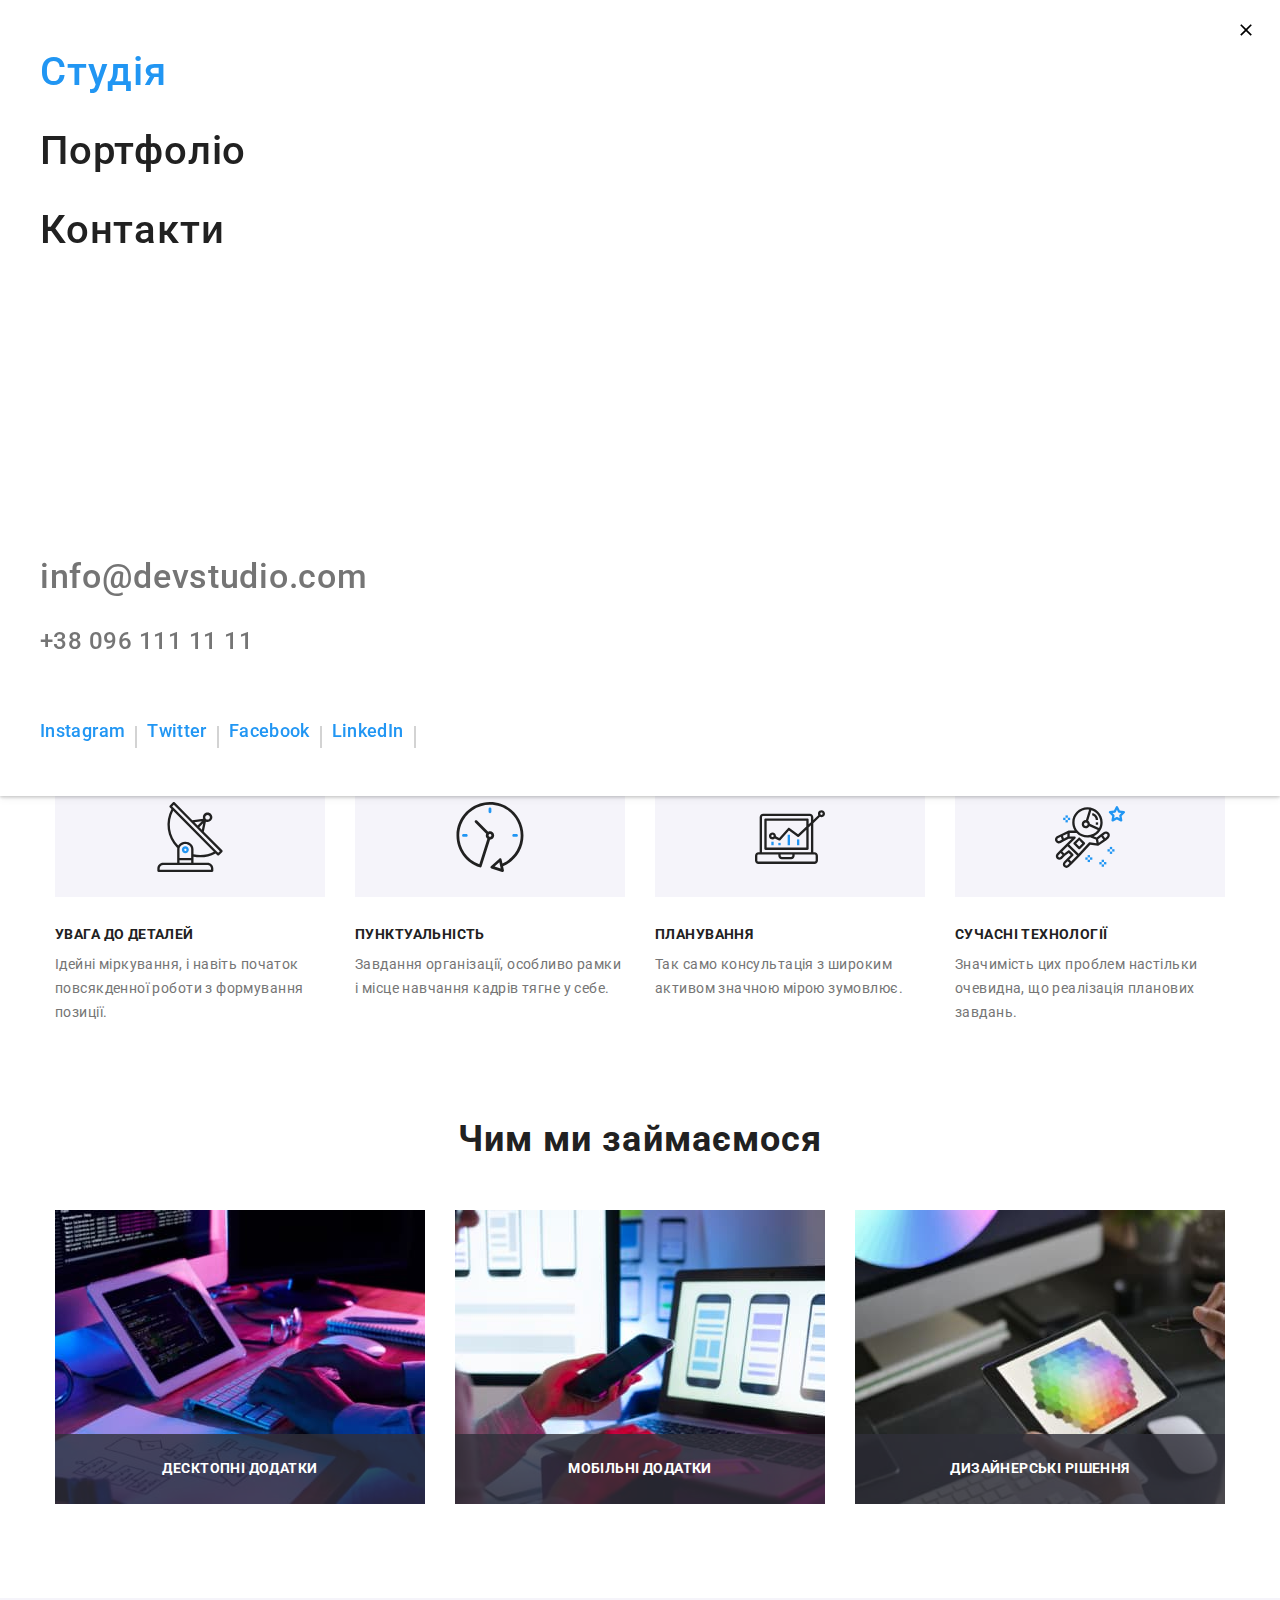
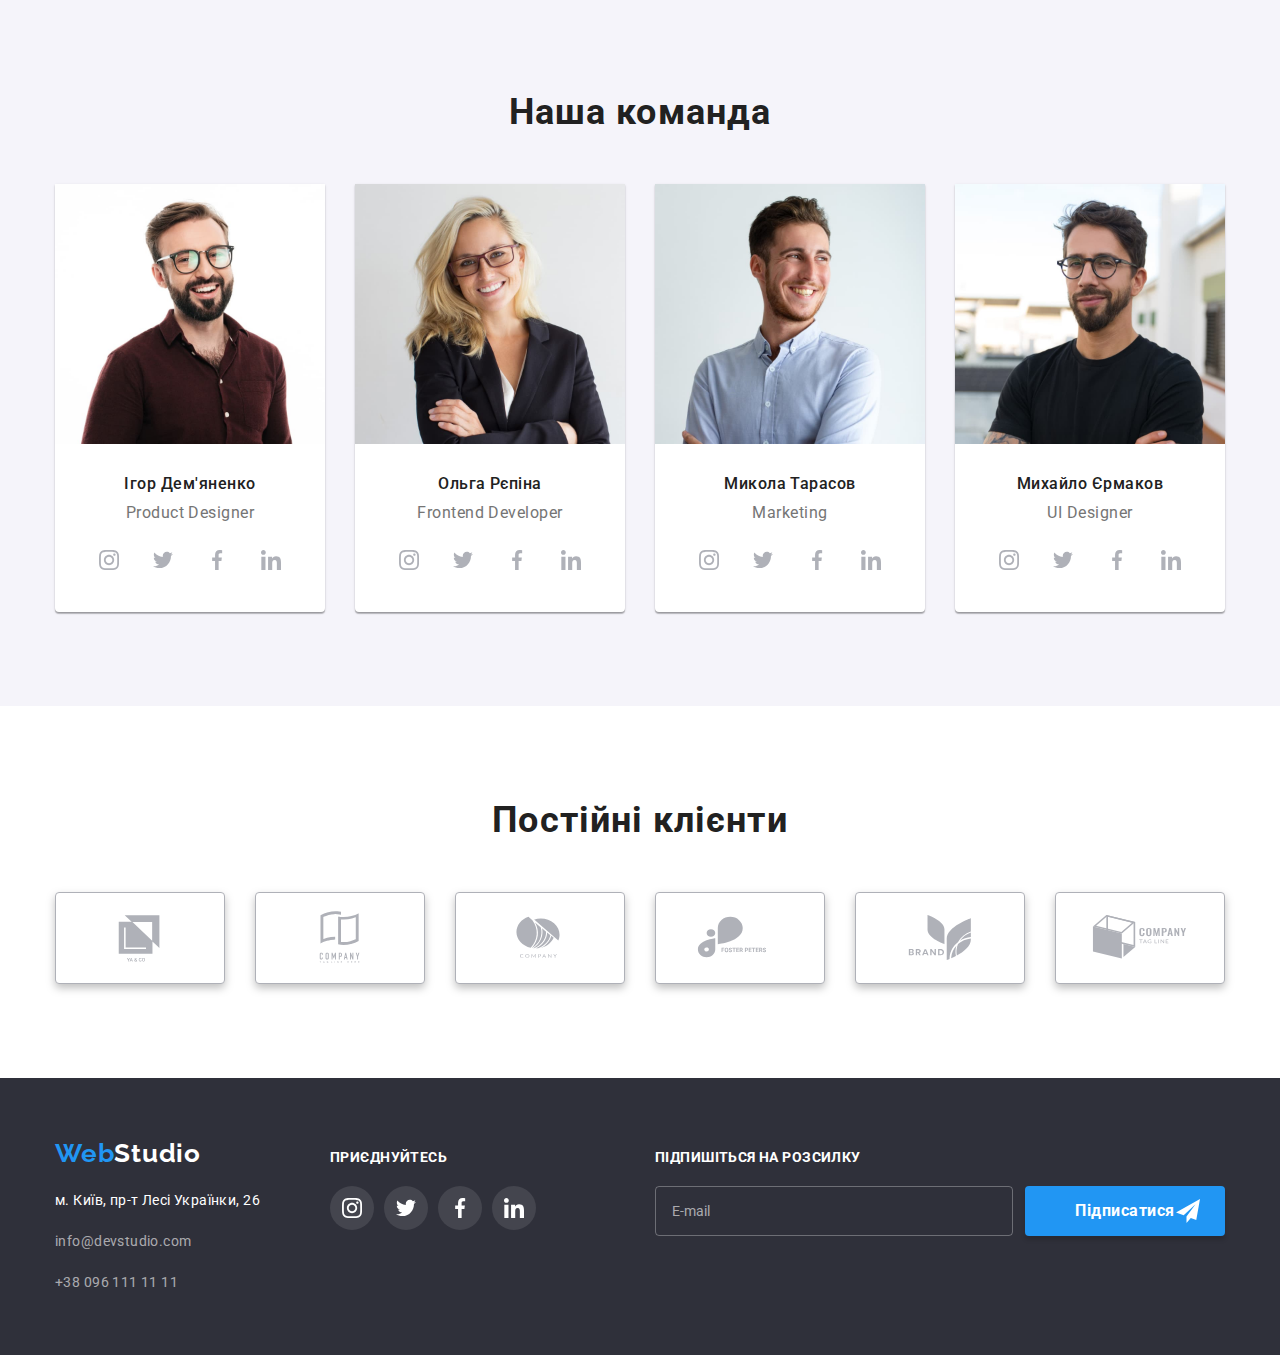
==== commit 90077234: "1" ====
--- a/index.html
+++ b/index.html
@@ -23,7 +23,7 @@
         <a class="logo header__logo link" href="./index.html">
           Web<span class="header__logo__color link">Studio</span>
         </a>
-        <button class="menu-open"  type="button">
+        <button class="menu-open" data-mob-open type="button" >
           <svg  class="menu-open-icon" width="24px" height="16px">
             <use href="./images/symbol-defs.svg#icon-menu"></use>
           </svg>
@@ -63,44 +63,47 @@
           </li>
         </ul>
       </div>
-      <div class="mob-menu ">
-        <button class="menu-close">
-          <svg class="icon-close" width="19px" height="19px">
-            <use href="./images/symbol-defs.svg#icon-close-black"></use>
-          </svg>
-        </button>
-        <ul class="mob-menu-nav list">
-          <li class="menu-list">
-            <a class="menu-text link current" href="./index.html">Студія</a>
-          </li>
-          <li class="menu-list">
-            <a class=" menu-text link" href="./portfolio.html">Портфоліо</a>
-          </li>
-          <li class="menu-list">
-            <a class="menu-text link" href="">Контакти</a>
-          </li>
+      <div data-mob  class="mob-menu is-hidden" >
+        <div class="content-menu">
+          <button class="menu-close" data-mob-close type="button">
+            <svg class="icon-close" width="19px" height="19px">
+              <use href="./images/symbol-defs.svg#icon-close-black"></use>
+            </svg>
+          </button>
+          <ul class="mob-menu-nav list">
+            <li class="menu-list">
+              <a class="menu-text link current" href="./index.html">Студія</a>
+            </li>
+            <li class="menu-list">
+              <a class=" menu-text link" href="./portfolio.html">Портфоліо</a>
+            </li>
+            <li class="menu-list">
+              <a class="menu-text link" href="">Контакти</a>
+            </li>
+          </ul>
+            <ul class="mob-contact list">
+            <li class="mob-menu-contact">
+              <a class="menu-contact link" href="mailto:info@devstudio.com">
+               
+                info@devstudio.com</a
+              >
+            </li>
+            <li class="mob-menu-contact">
+              <a class="menu-contact-tel link" href="tel:+380961111111">
+               
+                +38 096 111 11 11</a
+              >
+            </li>
+          </ul>
+          <ul class="menu-cos list" >
+          <li class="mob-cos"><a class="mob-link link" href="">Instagram</a></li>
+          <li class="mob-cos"><a class="mob-link link" href="">Twitter</a></li>
+          <li class="mob-cos"><a class="mob-link link" href="">Facebook</a> </li>
+          <li class="mob-cos"><a class="mob-link link" href="">LinkedIn</a> </li>
         </ul>
-          <ul class="mob-contact list">
-          <li class="mob-menu-contact">
-            <a class="menu-contact link" href="mailto:info@devstudio.com">
-             
-              info@devstudio.com</a
-            >
-          </li>
-          <li class="mob-menu-contact">
-            <a class="menu-contact-tel link" href="tel:+380961111111">
-             
-              +38 096 111 11 11</a
-            >
-          </li>
-        </ul>
-        <ul class="menu-cos list" >
-        <li><a class="link" href="">Instagram</a></li>
-        <li><a class="link" href="">Twitter</a></li>
-        <li><a class="link" href="">Facebook</a> </li>
-        <li><a class="link" href="">LinkedIn</a> </li>
-      </ul>
-
+  
+        </div>
+        
       </div>
     </header>
     <main>
@@ -627,5 +630,6 @@
       </div>
     </div>
     <script src="./js/modal.js"></script>
+    <script src="./js/mob.js"></script>
   </body>
 </html>
--- a/css/main.min.css
+++ b/css/main.min.css
@@ -1 +1 @@
-body{font-family:"Roboto",sans-serif;color:var(--main-text-color);background-color:var(--background-color);font-size:14px;letter-spacing:.03em}h1,h2,h3,h4,h5,h6,p{margin:0}img{display:block;width:100%;max-width:100%;height:auto}address{font-style:normal}button{display:block;cursor:pointer;border:none;border-radius:4px}.section{padding-top:60px;padding-bottom:60px}@media screen and (min-width: 1200px){.section{padding-top:94px;padding-bottom:94px}}html{box-sizing:border-box;margin:0;padding:0;list-style:none}*,*::before *::after{box-sizing:inherit}.list{list-style:none;padding:0;margin:0}.link{text-decoration:none}.conteiner-section{margin-top:32px;margin-bottom:32px;padding-left:15px;padding-right:15px;margin-bottom:0px}.visually-hidden{position:absolute;white-space:nowrap;width:1px;height:1px;overflow:hidden;border:0;padding:0;clip:rect(0 0 0 0);-webkit-clip-path:inset(50%);clip-path:inset(50%);margin:-1px}.conteiner{width:100%;padding-left:15px;padding-right:15px;margin:0 auto}@media screen and (min-width: 480px){.conteiner{width:480px}}@media screen and (min-width: 768px){.conteiner{width:768px}}@media screen and (min-width: 1200px){.conteiner{width:1200px}}:root{--main-text-color: #212121;--secondary-text-color: #ffffff;--ouwer-text-color: #757575;--acent-color: #2196f3;--contener-color: #eeeeee;--logo-color-text: #000000;--buttons-port-color: #f5f4fa;--footer-text-color: #rgba(255, 255, 255, 0.6);--background-footer-color: #2f303a;--background-section: #e5e5e5;--line-color: #ececec;--background-color: #FFFFFF;--icon-color: #afb1b8;--main-color: roboto, sans-serif}.header .conteiner{display:flex;align-items:center}.conteiner__nav{display:flex;align-items:center}.header__logo{padding:15px 15px}@media screen and (min-width: 1200px){.header__logo{margin-right:93px;margin-left:0}}.logo{font-family:"Raleway";font-style:normal;font-weight:700;font-size:24px;line-height:1.16;letter-spacing:.03em;color:var(--acent-color)}@media screen and (min-width: 1200px){.logo{font-weight:700;font-size:26px;line-height:1.19;letter-spacing:.03em}}.header__logo__color{font-family:"Raleway";font-style:normal;font-weight:700;font-size:24px;line-height:1.16;letter-spacing:.03em;color:#000}@media screen and (min-width: 1200px){.header__logo__color{font-weight:700;font-size:26px;line-height:1.19;letter-spacing:.03em}}.menu-open{display:inline-flex;margin-left:auto;background-color:rgba(0,0,0,0);color:currentColor;transition:fill 250ms cubic-bezier(0.4, 0, 0.2, 1)}.menu-open:hover,.menu-open:focus{fill:var(--acent-color)}@media screen and (min-width: 768px){.menu-open{display:none}}.menu__item{margin-right:50px}.menu__item:last-child{margin-right:0}.menu__list{display:none;margin-right:30px}@media screen and (min-width: 1200px){.menu__list{display:flex}}.menu__list:last-child{margin-right:0}.menu__link{transition:color 250ms cubic-bezier(0.4, 0, 0.2, 1)}.menu__link:hover,.menu__link:focus{color:var(--acent-color);cursor:pointer}.menu__link{padding:33px 0;display:block;font-weight:500;font-size:14px;line-height:1.14;letter-spacing:.02em;color:var(--main-text-color)}.menu__link.current{position:relative}.menu__link.current::after{content:"";position:absolute;bottom:0;width:100%;height:4px;display:block;background-color:var(--acent-color);border-radius:2px}.contakt__mail{padding:32px 0;display:flex;gap:10px;align-items:center;font-weight:500;font-size:14px;line-height:1.14;letter-spacing:.02em;color:var(--ouwer-text-color);transition:color 250ms cubic-bezier(0.4, 0, 0.2, 1)}.contakt__mail:hover,.contakt__mail:focus{color:var(--acent-color)}.contakt__tel{padding:32px 0;display:flex;gap:10px;font-weight:500;font-size:14px;line-height:1.14;letter-spacing:.02em;color:var(--ouwer-text-color);transition:color 250ms cubic-bezier(0.4, 0, 0.2, 1)}.contakt__tel:hover,.contakt__tel:focus{color:var(--acent-color)}.contakt{display:none;margin-left:auto}@media screen and (min-width: 1200px){.contakt{display:flex}}.contakt__icon{fill:currentColor}.contakt__mail:hover .contakt__icon,.contakt__mail:focus .contakt__icon{fill:var(--acent-color)}.contakt__tel:hover .contakt__icon,.contakt__tel:focus .contakt__icon{fill:var(--acent-color)}.contakt__mail .contakt__icon{transition:fill 250ms cubic-bezier(0.4, 0, 0.2, 1)}.contakt__tel .contakt__icon{transition:fill 250ms cubic-bezier(0.4, 0, 0.2, 1)}.subject{background-image:linear-gradient(rgba(47, 48, 58, 0.4), rgba(47, 48, 58, 0.4)),url(../images/hero-mob.jpg);background-color:var(--background-footer-color);height:400px;margin:0 auto;padding:118px 0px;background-repeat:no-repeat;background-position:center;background-size:cover;text-align:center}@media(min-device-pixel-ratio: 2),(-webkit-min-device-pixel-ratio: 2),(min-resolution: 192dpi),(min-resolution: 2dppx){.subject{background-image:linear-gradient(rgba(47, 48, 58, 0.4), rgba(47, 48, 58, 0.4)),url(../images/hero-mob-2x.jpg)}}@media screen and (min-width: 768px){.subject{background-image:linear-gradient(rgba(47, 48, 58, 0.4), rgba(47, 48, 58, 0.4)),url(../images/hero-tablet.jpg)}}@media screen and (min-width: 768px)and (min-device-pixel-ratio: 2),screen and (min-width: 768px)and (-webkit-min-device-pixel-ratio: 2),screen and (min-width: 768px)and (min-resolution: 192dpi),screen and (min-width: 768px)and (min-resolution: 2dppx){.subject{background-image:linear-gradient(rgba(47, 48, 58, 0.4), rgba(47, 48, 58, 0.4)),url(../images/hero-tablet-2x.jpg)}}@media screen and (min-width: 1200px){.subject{background-image:linear-gradient(rgba(47, 48, 58, 0.4), rgba(47, 48, 58, 0.4)),url(../images/hero-bg.jpg);padding:200px 0;max-width:1600px;height:600px;margin:0 auto}}@media screen and (min-width: 1200px)and (min-device-pixel-ratio: 2),screen and (min-width: 1200px)and (-webkit-min-device-pixel-ratio: 2),screen and (min-width: 1200px)and (min-resolution: 192dpi),screen and (min-width: 1200px)and (min-resolution: 2dppx){.subject{background-image:linear-gradient(rgba(47, 48, 58, 0.4), rgba(47, 48, 58, 0.4)),url(../images/hero-bg-2x.jpg)}}.hero__text{max-width:360px;margin:0 auto;margin-bottom:30px}@media screen and (min-width: 1200px){.hero__text{max-width:696px}}.content{font-weight:900;font-size:44px;line-height:1.36;letter-spacing:.06em;color:var(--secondary-text-color);text-transform:uppercase}@media screen and (max-width: 1199px){.content{font-weight:900;font-size:26px;line-height:1.62;letter-spacing:.06em}}.subject__btn{display:inline-block;border-radius:4px;padding:10px 32px;min-width:216px;text-align:center;margin-top:0px;align-items:center;border:none;font-family:"Roboto";font-weight:700;font-size:16px;line-height:1.88;letter-spacing:.06em;color:var(--secondary-text-color);background-color:var(--acent-color);cursor:pointer;transition:color 250ms cubic-bezier(0.4, 0, 0.2, 1),background-color 250ms cubic-bezier(0.4, 0, 0.2, 1)}.btn:hover,.btn:focus{background-color:#2196f3;color:var(--buttons-port-color)}.benefits__size{padding-top:60px;padding-bottom:60px}@media screen and (min-width: 1200px){.benefits__size{padding-top:94px;padding-bottom:94px}}.benefits__nav{display:flex;flex-wrap:wrap;gap:30px}.advantage{width:100%}@media screen and (min-width: 768px){.advantage{width:calc((100% - 30px)/2)}}@media screen and (min-width: 1200px){.advantage{width:calc((100% - 90px)/4)}}.advantage::before{display:block;content:"";height:120px;background-color:var(--buttons-port-color);background-size:70px;background-repeat:no-repeat;background-position:center;margin-bottom:30px}.icon__antenna::before{background-image:url(../images/antenna.svg)}.icon__clok::before{background-image:url(../images/clock.svg)}.icon__diagram::before{background-image:url(../images/diagram.svg)}.icon__astronaut::before{background-image:url(../images/astronaut\ 1.svg)}.benefits__top{margin-bottom:10px;margin-top:0px;font-weight:700;font-size:14px;line-height:1.14;letter-spacing:.03em;text-transform:uppercase;color:var(--main-text-color)}@media screen and (max-width: 768px){.benefits__top{text-align:center}}.benefits__text{margin-top:0;margin-bottom:0;font-weight:400;font-size:14px;line-height:1.71;letter-spacing:.03em;color:var(--ouwer-text-color)}.desktop{padding-bottom:94px}@media screen and (max-width: 1200px){.desktop{display:none}}.img__desk{display:flex;gap:30px}.desk{font-weight:700;font-size:36px;line-height:1.16;letter-spacing:.03em;text-align:center;color:var(--main-text-color)}.desk__test{margin-top:0;margin-bottom:50px;padding-top:0}.product{position:relative}.product__text{height:70px;bottom:0;display:flex;justify-content:center;align-items:center;width:100%;position:absolute;font-weight:700;font-size:14px;line-height:1.14;letter-spacing:.03em;text-align:center;text-transform:uppercase;color:var(--secondary-text-color);background:rgba(47,48,58,.8)}.teem{background:#f5f4fa}.teem-desk-conteiner{margin-top:0;margin-bottom:50px}.img-conteiner{display:flex;flex-wrap:wrap;gap:30px}.teem-desk{text-align:center;margin-top:0;margin-bottom:50px;padding-top:0;font-weight:700;font-size:36px;line-height:1.16;letter-spacing:.03em;color:var(--main-text-color)}@media screen and (max-width: 1200px){.teem-desk{font-weight:700;font-size:28px;line-height:1.18;letter-spacing:.03em}}.list-teem{width:100%;background-color:var(--background-color);border-radius:0px 0px 4px 4px;box-shadow:0px 1px 3px rgba(0,0,0,.12),0px 1px 1px rgba(0,0,0,.14),0px 2px 1px rgba(0,0,0,.2)}@media screen and (min-width: 768px){.list-teem{width:calc((100% - 30px)/2)}}@media screen and (min-width: 1200px){.list-teem{width:calc((100% - 90px)/4)}}.teem-conteiner{padding-top:30px;padding-bottom:30px}.teem-subtitle{margin-top:0;margin-bottom:10px;text-align:center;font-weight:500;font-size:16px;line-height:1.19;letter-spacing:.03em;color:var(--main-text-color)}.teem-subtitle-text{margin-top:0;margin-bottom:0;text-align:center;font-weight:400;font-size:16px;line-height:1.19;letter-spacing:.03em;color:var(--ouwer-text-color)}.icon-nav{display:flex;gap:10px;margin-top:16px;justify-content:center}.soc-item-teem{width:44px;height:44px}.soc-link-teem{width:100%;height:100%;background-color:var(--background-color);border-radius:50%;display:flex;align-items:center;justify-content:center;color:var(--icon-color);transition:color 250ms cubic-bezier(0.4, 0, 0.2, 1),background-color 250ms cubic-bezier(0.4, 0, 0.2, 1)}.soc-link-teem:hover,.soc-link-teem:focus{background-color:var(--acent-color);color:var(--background-color)}.soc-teem-icon{fill:currentColor}.client-text{margin-bottom:50px;font-weight:700;font-size:28px;line-height:1.18;letter-spacing:.03em;text-align:center;color:var(--main-text-color)}@media screen and (min-width: 1200px){.client-text{font-weight:700;font-size:36px;line-height:1.16;letter-spacing:.03em}}.client-nav{display:flex;flex-wrap:wrap;gap:30px}@media screen and (min-width: 320px){.client-list{width:calc((100% - 30px)/2)}}@media screen and (min-width: 768px){.client-list{width:calc((100% - 60px)/3)}}@media screen and (min-width: 1200px){.client-list{width:calc((100% - 150px)/6)}}.icon-client{height:92px;border:1px solid #afb1b8;border-radius:4px;background:#fff;filter:drop-shadow(0px 4px 4px rgba(0, 0, 0, 0.25));display:flex;align-items:center;justify-content:center;fill:var(--icon-color);transition:fill 250ms cubic-bezier(0.4, 0, 0.2, 1),border 250ms cubic-bezier(0.4, 0, 0.2, 1)}.icon-client:hover,.icon-client:focus{border:1px solid var(--acent-color);fill:var(--acent-color)}.footer{background-color:var(--background-footer-color);padding:60px 0}@media screen and (max-width: 767px){.footer-conteiner{display:flex;flex-direction:column;align-items:center}}@media screen and (min-width: 768px){.footer-conteiner{display:flex;justify-content:center;align-items:baseline}}@media screen and (max-width: 1199px){.footer-conteiner{flex-wrap:wrap}}address{margin-top:20px}@media screen and (max-width: 1199px){address{margin-bottom:60px}}@media screen and (max-width: 1199px){.footer-logo{display:block;text-align:center}}.footer-logo-color{font-family:"Raleway";font-style:normal;font-weight:700;font-size:26px;line-height:1.19;letter-spacing:.03em;color:var(--secondary-text-color)}.footer-link-mail,.footer-link-tel{display:inline-block;margin-top:0;font-weight:400;font-size:14px;line-height:1.71;letter-spacing:.03em;font-style:normal;color:rgba(255,255,255,.6);transition:color 250ms cubic-bezier(0.4, 0, 0.2, 1)}.footer-link-mail:hover,.footer-link-mail:focus{color:var(--secondary-text-color);cursor:pointer}.footer-link-tel:hover,.footer-link-tel:focus{color:var(--secondary-text-color);cursor:pointer}.footer-list:not(:last-child){margin-bottom:8px}@media screen and (min-width: 1200px){.footer-list:not(:last-child){margin-bottom:9px}}.footer-link-addres{display:inline-block;margin-top:0px;font-weight:400;font-size:14px;line-height:1.71;letter-spacing:.03em;color:var(--secondary-text-color)}.footer-link-addres:hover,.footer-link-addres:focus{color:var(--secondary-text-color);cursor:pointer}@media screen and (min-width: 768px)and (max-width: 1199px){.footer-info{margin-right:165px}}@media screen and (min-width: 1200px){.footer-info{margin-right:70px}}.footer-items{display:flex;flex-direction:column;gap:8px}@media screen and (max-width: 1199px){.footer-items{align-items:center}}.footer-text{margin-bottom:20px;font-weight:700;font-size:14px;line-height:1.14;letter-spacing:.03em;text-transform:uppercase;color:var(--secondary-text-color)}@media screen and (max-width: 1199px){.footer-text{text-align:center}}@media screen and (max-width: 767px){.footer-wrap{margin-bottom:60px}}@media screen and (min-width: 1200px){.footer-wrap{margin-right:auto}}.footer-item{display:flex;gap:10px;padding:0;margin:0 0}.soc-link{width:44px;height:44px;background:rgba(255,255,255,.1);border-radius:50%;display:flex;align-items:center;justify-content:center;transition:background-color 250ms cubic-bezier(0.4, 0, 0.2, 1)}.soc-link:hover,.soc-link:focus{background-color:var(--acent-color)}.soc-link-icon{fill:var(--secondary-text-color)}.footer-row{display:flex;flex-wrap:wrap}@media screen and (max-width: 1199px){.footer-row{display:flex;flex-direction:column}}.input-emeil{width:450px;height:50px;padding:16px;border-radius:4px;border:1px solid rgba(255,255,255,.3);background-color:rgba(0,0,0,0);color:var(--secondary-text-color)}@media screen and (min-width: 480px){.input-emeil{width:450px}}@media screen and (max-width: 767px),(max-width: 1199px){.input-emeil{margin-bottom:20px}}@media screen and (min-width: 1200px){.input-emeil{margin-right:12px;margin-bottom:0;width:358px}}.input-emeil::-moz-placeholder{color:rgba(255,255,255,.6)}.input-emeil:-ms-input-placeholder{color:rgba(255,255,255,.6)}.input-emeil::placeholder{color:rgba(255,255,255,.6)}.btn-footer{width:200px;height:50px;font-weight:700;font-size:16px;line-height:1.88;letter-spacing:.03em;color:#fff;background:#2196f3;position:relative;box-shadow:0px 4px 4px rgba(0,0,0,.15);border-radius:4px;transition:color 250ms cubic-bezier(0.4, 0, 0.2, 1),background-color 250ms cubic-bezier(0.4, 0, 0.2, 1);text-align:center;margin:auto}.btn-footer:hover,.btn-footer:focus{color:var(--background-color);background-color:var(--acent-color)}.icon-btn{display:flex;position:absolute;top:50%;right:25px;transform:translateY(-50%);fill:var(--background-color)}.header{border-bottom:1px solid var(--line-color)}.portfolio-section{padding:94px 0}.portfolio-img{display:flex;flex-wrap:wrap;gap:30px}.conteiner-navigation{display:flex;align-items:center}.content{gap:8px;align-items:center;justify-content:center;margin-bottom:50px}.current{color:var(--acent-color)}.content-btn-item{padding:6px 22px;cursor:pointer;font-weight:500;font-size:16px;line-height:1.63;letter-spacing:.03em;color:#212121;border-radius:4px;background-color:var(--buttons-port-color);transition:color 250ms cubic-bezier(0.4, 0, 0.2, 1),background-color 250ms cubic-bezier(0.4, 0, 0.2, 1),box-shadow 250ms cubic-bezier(0.4, 0, 0.2, 1)}.content-btn-item:hover,.content-btn-item:focus{background-color:var(--acent-color);color:var(--background-color);box-shadow:0px 3px 1px rgba(0,0,0,.1),0px 1px 2px rgba(0,0,0,.08),0px 2px 2px rgba(0,0,0,.12)}.icon{display:inline-block;text-decoration:none;width:100%;transition:box-shadow 250ms cubic-bezier(0.4, 0, 0.2, 1)}.icon:hover,.icon:focus{box-shadow:0px 1px 1px rgba(0,0,0,.12),0px 4px 4px rgba(0,0,0,.06),1px 4px 6px rgba(0,0,0,.16)}.icon-portfolio{position:relative;overflow:hidden}.text-transform{position:absolute;top:0;left:0;padding:63px 24px;margin:0;height:100%;font-weight:400;font-size:18px;line-height:1.56;letter-spacing:.03em;color:var(--secondary-text-color);background:rgba(33,150,243,.9);transform:translateY(100%);transition:transform 250ms cubic-bezier(0.4, 0, 0.2, 1)}.icon:hover .text-transform,.icon:focus .text-transform{transform:translateY(0)}.project-icon{padding:20px 24px;box-sizing:border-box;border:1px solid #eee}.icon-text{margin-bottom:4px;font-weight:700;font-size:18px;line-height:2;letter-spacing:.06em;color:var(--main-text-color);margin-top:0}.icon-text-list{margin-top:0;margin-bottom:0;line-height:1.88;letter-spacing:.03em;color:var(--ouwer-text-color);font-size:16px}.backdrop{position:fixed;top:0;left:0;width:100%;height:100%;background:rgba(0,0,0,.2);opacity:1;transition:opacity 250ms cubic-bezier(0.4, 0, 0.2, 1),visibility 250ms cubic-bezier(0.4, 0, 0.2, 1)}.backdrop.is-hidden{opacity:0;pointer-events:none;visibility:hidden}.modal{width:450px;height:609px;background-color:var(--background-color);position:absolute;top:50%;left:50%;transform:translate(-50%, -50%) rotateX(0);transition:transform 250ms cubic-bezier(0.4, 0, 0.2, 1);padding:40px}@media screen and (min-width: 1200px){.modal{width:528px;height:581px}}.backdrop.is-hidden .modal{transform:translate(-50%, -50%) rotateX(90deg)}.btn-close{border:1px solid rgba(0,0,0,.1);background:var(--background-color);border-radius:50%;width:30px;height:30px;margin:0;color:var(--logo-color-text);display:flex;justify-content:center;align-items:center;position:absolute;top:8px;right:8px;transition:fill 250ms cubic-bezier(0.4, 0, 0.2, 1)}.btn-close:hover,.btn-close:focus+svg{fill:var(--acent-color)}.modal-text{font-style:normal;font-weight:700;font-size:20px;line-height:1.5;letter-spacing:.03em;text-align:center;margin-bottom:12px;color:#212121}@media screen and (min-width: 1200px){.modal-text{font-weight:700;font-size:20px;line-height:1.15;letter-spacing:.03em}}.modal-input{width:100%;height:40px;border:1px solid rgba(33,33,33,.2);border-radius:4px;padding-left:42px;outline:rgba(0,0,0,0);cursor:pointer;transition:border-color 250ms cubic-bezier(0.4, 0, 0.2, 1)}.modal-input:focus{border-color:var(--acent-color)}.icon-modal-input{position:absolute;left:12px;top:50%;transform:translateY(-50%);transition:fill 250ms cubic-bezier(0.4, 0, 0.2, 1)}.modal-input:focus+.icon-modal-input{fill:var(--acent-color)}.label-modal{margin-bottom:10px;display:block}.label-text{font-weight:400;font-size:12px;line-height:1.17;letter-spacing:.01em;color:#757575;display:block;margin-bottom:4px}.modal-icon{position:relative}.coment-wrap{margin-bottom:20px}.coment-text{width:100%;height:120px;border:1px solid rgba(33,33,33,.2);border-radius:4px;resize:none;padding:12px 16px;outline:rgba(0,0,0,0);cursor:pointer;transition:border-color 250ms cubic-bezier(0.4, 0, 0.2, 1)}.coment-text:focus{border-color:var(--acent-color)}.coment-text::-moz-placeholder{font-weight:400;font-size:12px;line-height:1.67;letter-spacing:.01em;color:rgba(117,117,117,.5)}.coment-text:-ms-input-placeholder{font-weight:400;font-size:12px;line-height:1.67;letter-spacing:.01em;color:rgba(117,117,117,.5)}.coment-text::placeholder{font-weight:400;font-size:12px;line-height:1.67;letter-spacing:.01em;color:rgba(117,117,117,.5)}.modal-check{text-align:center;margin-bottom:30px}.check-text{font-weight:400;font-size:12px;line-height:1.67;letter-spacing:.03em;display:flex;align-items:center;justify-content:center}@media screen and (min-width: 1200px){.check-text{font-weight:400;font-size:14px;line-height:1.71;letter-spacing:.03em;color:#757575}}.check-text span{width:16px;height:15px;border:2px solid var(--main-text-color);border-radius:2px;margin-right:7px;display:flex;align-items:center;justify-content:center;fill:rgba(0,0,0,0);transition:background-color 250ms cubic-bezier(0.4, 0, 0.2, 1),border-color 250ms cubic-bezier(0.4, 0, 0.2, 1),fill 250ms cubic-bezier(0.4, 0, 0.2, 1)}.input-check:checked+.check-text span{background-color:var(--acent-color);fill:var(--background-color);border-color:rgba(0,0,0,0)}.input-check:focus+.check-text span{border-color:var(--acent-color)}.check-text-link{font-weight:400;font-size:14px;line-height:1.71;letter-spacing:.03em;color:#2196f3;margin-left:5px}@media screen and (max-width: 768px){.check-text-link{font-weight:400;font-size:12px;line-height:1.67;letter-spacing:.03em}}.btn-modal{font-weight:400;font-size:16px;line-height:1.88;letter-spacing:.06em;width:200px;height:50px;margin:0 auto;align-items:center;text-align:center;color:var(--background-color);background:var(--acent-color);border-radius:4px;box-shadow:0px 4px 4px rgba(0,0,0,.15);transition:color 250ms cubic-bezier(0.4, 0, 0.2, 1),background-color 250ms cubic-bezier(0.4, 0, 0.2, 1);font-weight:700}.btn-modal:hover,.btn-modal:focus{color:var(--background-color);background-color:var(--acent-color)}.mob-menu{width:100%;height:100%;position:fixed;top:0;padding-top:48px;padding-left:40px;z-index:1;background:#fff;box-shadow:0px 4px 8px rgba(0,0,0,.04),0px 2px 4px rgba(0,0,0,.08),0px 1px 3px rgba(0,0,0,.16)}.menu-close{background:var(--background-color);width:40px;height:40px;margin:0;color:var(--logo-color-text);display:flex;justify-content:center;align-items:center;position:absolute;top:10px;right:15px;transition:fill 250ms cubic-bezier(0.4, 0, 0.2, 1)}.menu-close:hover,.menu-close:focus{fill:var(--acent-color)}.mob-menu-nav{margin-bottom:302px}.menu-list:not(:last-child){margin-bottom:32px}.menu-text{font-weight:500;font-size:40px;line-height:1.18;letter-spacing:.02em;color:#212121}.current{color:var(--acent-color)}.mob-menu-contact:not(:last-child){margin-bottom:32px}.mob-contact{margin-bottom:64px}.menu-contact{font-weight:500;font-size:34px;line-height:1.18;letter-spacing:.02em;color:#757575;transition:color 250ms cubic-bezier(0.4, 0, 0.2, 1)}.menu-contact:hover,.menu-contact:focus{color:var(--acent-color)}.menu-contact-tel{font-weight:500;font-size:24px;line-height:1.16;letter-spacing:.02em;color:#757575;transition:color 250ms cubic-bezier(0.4, 0, 0.2, 1)}.menu-contact-tel:hover,.menu-contact-tel:focus{color:var(--acent-color)}.menu-cos{display:inline}/*# sourceMappingURL=main.min.css.map */+body{font-family:"Roboto",sans-serif;color:var(--main-text-color);background-color:var(--background-color);font-size:14px;letter-spacing:.03em}h1,h2,h3,h4,h5,h6,p{margin:0}img{display:block;width:100%;max-width:100%;height:auto}address{font-style:normal}button{display:block;cursor:pointer;border:none;border-radius:4px}.section{padding-top:60px;padding-bottom:60px}@media screen and (min-width: 1200px){.section{padding-top:94px;padding-bottom:94px}}html{box-sizing:border-box;margin:0;padding:0;list-style:none}*,*::before *::after{box-sizing:inherit}.list{list-style:none;padding:0;margin:0}.link{text-decoration:none}.conteiner-section{margin-top:32px;margin-bottom:32px;padding-left:15px;padding-right:15px;margin-bottom:0px}.visually-hidden{position:absolute;white-space:nowrap;width:1px;height:1px;overflow:hidden;border:0;padding:0;clip:rect(0 0 0 0);-webkit-clip-path:inset(50%);clip-path:inset(50%);margin:-1px}.conteiner{width:100%;padding-left:15px;padding-right:15px;margin:0 auto}@media screen and (min-width: 480px){.conteiner{width:480px}}@media screen and (min-width: 768px){.conteiner{width:768px}}@media screen and (min-width: 1200px){.conteiner{width:1200px}}:root{--main-text-color: #212121;--secondary-text-color: #ffffff;--ouwer-text-color: #757575;--acent-color: #2196f3;--contener-color: #eeeeee;--logo-color-text: #000000;--buttons-port-color: #f5f4fa;--footer-text-color: #rgba(255, 255, 255, 0.6);--background-footer-color: #2f303a;--background-section: #e5e5e5;--line-color: #ececec;--background-color: #FFFFFF;--icon-color: #afb1b8;--main-color: roboto, sans-serif}.header .conteiner{display:flex;align-items:center}.conteiner__nav{display:flex;align-items:center}.header__logo{padding:15px 15px}@media screen and (min-width: 1200px){.header__logo{margin-right:93px;margin-left:0}}.logo{font-family:"Raleway";font-style:normal;font-weight:700;font-size:24px;line-height:1.16;letter-spacing:.03em;color:var(--acent-color)}@media screen and (min-width: 1200px){.logo{font-weight:700;font-size:26px;line-height:1.19;letter-spacing:.03em}}.header__logo__color{font-family:"Raleway";font-style:normal;font-weight:700;font-size:24px;line-height:1.16;letter-spacing:.03em;color:#000}@media screen and (min-width: 1200px){.header__logo__color{font-weight:700;font-size:26px;line-height:1.19;letter-spacing:.03em}}.menu-open{display:inline-flex;margin-left:auto;background-color:rgba(0,0,0,0);color:currentColor;transition:fill 250ms cubic-bezier(0.4, 0, 0.2, 1)}.menu-open:hover,.menu-open:focus{fill:var(--acent-color)}@media screen and (min-width: 768px){.menu-open{display:none}}.menu__item{margin-right:50px}.menu__item:last-child{margin-right:0}.menu__list{display:none;margin-right:30px}@media screen and (min-width: 1200px){.menu__list{display:flex}}.menu__list:last-child{margin-right:0}.menu__link{transition:color 250ms cubic-bezier(0.4, 0, 0.2, 1)}.menu__link:hover,.menu__link:focus{color:var(--acent-color);cursor:pointer}.menu__link{padding:33px 0;display:block;font-weight:500;font-size:14px;line-height:1.14;letter-spacing:.02em;color:var(--main-text-color)}.menu__link.current{position:relative}.menu__link.current::after{content:"";position:absolute;bottom:0;width:100%;height:4px;display:block;background-color:var(--acent-color);border-radius:2px}.contakt__mail{padding:32px 0;display:flex;gap:10px;align-items:center;font-weight:500;font-size:14px;line-height:1.14;letter-spacing:.02em;color:var(--ouwer-text-color);transition:color 250ms cubic-bezier(0.4, 0, 0.2, 1)}.contakt__mail:hover,.contakt__mail:focus{color:var(--acent-color)}.contakt__tel{padding:32px 0;display:flex;gap:10px;font-weight:500;font-size:14px;line-height:1.14;letter-spacing:.02em;color:var(--ouwer-text-color);transition:color 250ms cubic-bezier(0.4, 0, 0.2, 1)}.contakt__tel:hover,.contakt__tel:focus{color:var(--acent-color)}.contakt{display:none;margin-left:auto}@media screen and (min-width: 1200px){.contakt{display:flex}}.contakt__icon{fill:currentColor}.contakt__mail:hover .contakt__icon,.contakt__mail:focus .contakt__icon{fill:var(--acent-color)}.contakt__tel:hover .contakt__icon,.contakt__tel:focus .contakt__icon{fill:var(--acent-color)}.contakt__mail .contakt__icon{transition:fill 250ms cubic-bezier(0.4, 0, 0.2, 1)}.contakt__tel .contakt__icon{transition:fill 250ms cubic-bezier(0.4, 0, 0.2, 1)}.subject{background-image:linear-gradient(rgba(47, 48, 58, 0.4), rgba(47, 48, 58, 0.4)),url(../images/hero-mob.jpg);background-color:var(--background-footer-color);height:400px;margin:0 auto;padding:118px 0px;background-repeat:no-repeat;background-position:center;background-size:cover;text-align:center}@media(min-device-pixel-ratio: 2),(-webkit-min-device-pixel-ratio: 2),(min-resolution: 192dpi),(min-resolution: 2dppx){.subject{background-image:linear-gradient(rgba(47, 48, 58, 0.4), rgba(47, 48, 58, 0.4)),url(../images/hero-mob-2x.jpg)}}@media screen and (min-width: 768px){.subject{background-image:linear-gradient(rgba(47, 48, 58, 0.4), rgba(47, 48, 58, 0.4)),url(../images/hero-tablet.jpg)}}@media screen and (min-width: 768px)and (min-device-pixel-ratio: 2),screen and (min-width: 768px)and (-webkit-min-device-pixel-ratio: 2),screen and (min-width: 768px)and (min-resolution: 192dpi),screen and (min-width: 768px)and (min-resolution: 2dppx){.subject{background-image:linear-gradient(rgba(47, 48, 58, 0.4), rgba(47, 48, 58, 0.4)),url(../images/hero-tablet-2x.jpg)}}@media screen and (min-width: 1200px){.subject{background-image:linear-gradient(rgba(47, 48, 58, 0.4), rgba(47, 48, 58, 0.4)),url(../images/hero-bg.jpg);padding:200px 0;max-width:1600px;height:600px;margin:0 auto}}@media screen and (min-width: 1200px)and (min-device-pixel-ratio: 2),screen and (min-width: 1200px)and (-webkit-min-device-pixel-ratio: 2),screen and (min-width: 1200px)and (min-resolution: 192dpi),screen and (min-width: 1200px)and (min-resolution: 2dppx){.subject{background-image:linear-gradient(rgba(47, 48, 58, 0.4), rgba(47, 48, 58, 0.4)),url(../images/hero-bg-2x.jpg)}}.hero__text{max-width:360px;margin:0 auto;margin-bottom:30px}@media screen and (min-width: 1200px){.hero__text{max-width:696px}}.content{font-weight:900;font-size:44px;line-height:1.36;letter-spacing:.06em;color:var(--secondary-text-color);text-transform:uppercase}@media screen and (max-width: 1199px){.content{font-weight:900;font-size:26px;line-height:1.62;letter-spacing:.06em}}.subject__btn{display:inline-block;border-radius:4px;padding:10px 32px;min-width:216px;text-align:center;margin-top:0px;align-items:center;border:none;font-family:"Roboto";font-weight:700;font-size:16px;line-height:1.88;letter-spacing:.06em;color:var(--secondary-text-color);background-color:var(--acent-color);cursor:pointer;transition:color 250ms cubic-bezier(0.4, 0, 0.2, 1),background-color 250ms cubic-bezier(0.4, 0, 0.2, 1)}.btn:hover,.btn:focus{background-color:#2196f3;color:var(--buttons-port-color)}.benefits__size{padding-top:60px;padding-bottom:60px}@media screen and (min-width: 1200px){.benefits__size{padding-top:94px;padding-bottom:94px}}.benefits__nav{display:flex;flex-wrap:wrap;gap:30px}.advantage{width:100%}@media screen and (min-width: 768px){.advantage{width:calc((100% - 30px)/2)}}@media screen and (min-width: 1200px){.advantage{width:calc((100% - 90px)/4)}}.advantage::before{display:flex;content:"";height:120px;background-color:var(--buttons-port-color);background-size:70px;background-repeat:no-repeat;background-position:center;margin-bottom:30px}.icon__antenna::before{background-image:url(../images/antenna.svg)}.icon__clok::before{background-image:url(../images/clock.svg)}.icon__diagram::before{background-image:url(../images/diagram.svg)}.icon__astronaut::before{background-image:url(../images/astronaut\ 1.svg)}.benefits__top{margin-bottom:10px;margin-top:0px;font-weight:700;font-size:14px;line-height:1.14;letter-spacing:.03em;text-transform:uppercase;color:var(--main-text-color)}@media screen and (max-width: 768px){.benefits__top{text-align:center}}.benefits__text{margin-top:0;margin-bottom:0;font-weight:400;font-size:14px;line-height:1.71;letter-spacing:.03em;color:var(--ouwer-text-color)}.desktop{padding-bottom:94px}@media screen and (max-width: 1200px){.desktop{display:none}}.img__desk{display:flex;gap:30px}.desk{font-weight:700;font-size:36px;line-height:1.16;letter-spacing:.03em;text-align:center;color:var(--main-text-color)}.desk__test{margin-top:0;margin-bottom:50px;padding-top:0}.product{position:relative}.product__text{height:70px;bottom:0;display:flex;justify-content:center;align-items:center;width:100%;position:absolute;font-weight:700;font-size:14px;line-height:1.14;letter-spacing:.03em;text-align:center;text-transform:uppercase;color:var(--secondary-text-color);background:rgba(47,48,58,.8)}.teem{background:#f5f4fa}.teem-desk-conteiner{margin-top:0;margin-bottom:50px}.img-conteiner{display:flex;flex-wrap:wrap;gap:30px}.teem-desk{text-align:center;margin-top:0;margin-bottom:50px;padding-top:0;font-weight:700;font-size:36px;line-height:1.16;letter-spacing:.03em;color:var(--main-text-color)}@media screen and (max-width: 1200px){.teem-desk{font-weight:700;font-size:28px;line-height:1.18;letter-spacing:.03em}}.list-teem{width:100%;background-color:var(--background-color);border-radius:0px 0px 4px 4px;box-shadow:0px 1px 3px rgba(0,0,0,.12),0px 1px 1px rgba(0,0,0,.14),0px 2px 1px rgba(0,0,0,.2)}@media screen and (min-width: 768px){.list-teem{width:calc((100% - 30px)/2)}}@media screen and (min-width: 1200px){.list-teem{width:calc((100% - 90px)/4)}}.teem-conteiner{padding-top:30px;padding-bottom:30px}.teem-subtitle{margin-top:0;margin-bottom:10px;text-align:center;font-weight:500;font-size:16px;line-height:1.19;letter-spacing:.03em;color:var(--main-text-color)}.teem-subtitle-text{margin-top:0;margin-bottom:0;text-align:center;font-weight:400;font-size:16px;line-height:1.19;letter-spacing:.03em;color:var(--ouwer-text-color)}.icon-nav{display:flex;gap:10px;margin-top:16px;justify-content:center}.soc-item-teem{width:44px;height:44px}.soc-link-teem{width:100%;height:100%;background-color:var(--background-color);border-radius:50%;display:flex;align-items:center;justify-content:center;color:var(--icon-color);transition:color 250ms cubic-bezier(0.4, 0, 0.2, 1),background-color 250ms cubic-bezier(0.4, 0, 0.2, 1)}.soc-link-teem:hover,.soc-link-teem:focus{background-color:var(--acent-color);color:var(--background-color)}.soc-teem-icon{fill:currentColor}.client-text{margin-bottom:50px;font-weight:700;font-size:28px;line-height:1.18;letter-spacing:.03em;text-align:center;color:var(--main-text-color)}@media screen and (min-width: 1200px){.client-text{font-weight:700;font-size:36px;line-height:1.16;letter-spacing:.03em}}.client-nav{display:flex;flex-wrap:wrap;gap:30px}@media screen and (min-width: 320px){.client-list{width:calc((100% - 30px)/2)}}@media screen and (min-width: 768px){.client-list{width:calc((100% - 60px)/3)}}@media screen and (min-width: 1200px){.client-list{width:calc((100% - 150px)/6)}}.icon-client{height:92px;border:1px solid #afb1b8;border-radius:4px;background:#fff;filter:drop-shadow(0px 4px 4px rgba(0, 0, 0, 0.25));display:flex;align-items:center;justify-content:center;fill:var(--icon-color);transition:fill 250ms cubic-bezier(0.4, 0, 0.2, 1),border 250ms cubic-bezier(0.4, 0, 0.2, 1)}.icon-client:hover,.icon-client:focus{border:1px solid var(--acent-color);fill:var(--acent-color)}.footer{background-color:var(--background-footer-color);padding:60px 0}@media screen and (max-width: 767px){.footer-conteiner{display:flex;flex-direction:column;align-items:center}}@media screen and (min-width: 768px){.footer-conteiner{display:flex;justify-content:center;align-items:baseline}}@media screen and (max-width: 1199px){.footer-conteiner{flex-wrap:wrap}}address{margin-top:20px}@media screen and (max-width: 1199px){address{margin-bottom:60px}}@media screen and (max-width: 1199px){.footer-logo{display:block;text-align:center}}.footer-logo-color{font-family:"Raleway";font-style:normal;font-weight:700;font-size:26px;line-height:1.19;letter-spacing:.03em;color:var(--secondary-text-color)}.footer-link-mail,.footer-link-tel{display:inline-block;margin-top:0;font-weight:400;font-size:14px;line-height:1.71;letter-spacing:.03em;font-style:normal;color:rgba(255,255,255,.6);transition:color 250ms cubic-bezier(0.4, 0, 0.2, 1)}.footer-link-mail:hover,.footer-link-mail:focus{color:var(--secondary-text-color);cursor:pointer}.footer-link-tel:hover,.footer-link-tel:focus{color:var(--secondary-text-color);cursor:pointer}.footer-list:not(:last-child){margin-bottom:8px}@media screen and (min-width: 1200px){.footer-list:not(:last-child){margin-bottom:9px}}.footer-link-addres{display:inline-block;margin-top:0px;font-weight:400;font-size:14px;line-height:1.71;letter-spacing:.03em;color:var(--secondary-text-color)}.footer-link-addres:hover,.footer-link-addres:focus{color:var(--secondary-text-color);cursor:pointer}@media screen and (min-width: 768px)and (max-width: 1199px){.footer-info{margin-right:165px}}@media screen and (min-width: 1200px){.footer-info{margin-right:70px}}.footer-items{display:flex;flex-direction:column;gap:8px}@media screen and (max-width: 1199px){.footer-items{align-items:center}}.footer-text{margin-bottom:20px;font-weight:700;font-size:14px;line-height:1.14;letter-spacing:.03em;text-transform:uppercase;color:var(--secondary-text-color)}@media screen and (max-width: 1199px){.footer-text{text-align:center}}@media screen and (max-width: 767px){.footer-wrap{margin-bottom:60px}}@media screen and (min-width: 1200px){.footer-wrap{margin-right:auto}}.footer-item{display:flex;gap:10px;padding:0;margin:0 0}.soc-link{width:44px;height:44px;background:rgba(255,255,255,.1);border-radius:50%;display:flex;align-items:center;justify-content:center;transition:background-color 250ms cubic-bezier(0.4, 0, 0.2, 1)}.soc-link:hover,.soc-link:focus{background-color:var(--acent-color)}.soc-link-icon{fill:var(--secondary-text-color)}.footer-row{display:flex;flex-wrap:wrap}@media screen and (max-width: 1199px){.footer-row{display:flex;flex-direction:column}}.input-emeil{width:450px;height:50px;padding:16px;border-radius:4px;border:1px solid rgba(255,255,255,.3);background-color:rgba(0,0,0,0);color:var(--secondary-text-color)}@media screen and (min-width: 480px){.input-emeil{width:450px}}@media screen and (max-width: 767px),(max-width: 1199px){.input-emeil{margin-bottom:20px}}@media screen and (min-width: 1200px){.input-emeil{margin-right:12px;margin-bottom:0;width:358px}}.input-emeil::-moz-placeholder{color:rgba(255,255,255,.6)}.input-emeil:-ms-input-placeholder{color:rgba(255,255,255,.6)}.input-emeil::placeholder{color:rgba(255,255,255,.6)}.btn-footer{width:200px;height:50px;font-weight:700;font-size:16px;line-height:1.88;letter-spacing:.03em;color:#fff;background:#2196f3;position:relative;box-shadow:0px 4px 4px rgba(0,0,0,.15);border-radius:4px;transition:color 250ms cubic-bezier(0.4, 0, 0.2, 1),background-color 250ms cubic-bezier(0.4, 0, 0.2, 1);text-align:center;margin:auto}.btn-footer:hover,.btn-footer:focus{color:var(--background-color);background-color:var(--acent-color)}.icon-btn{display:flex;position:absolute;top:50%;right:25px;transform:translateY(-50%);fill:var(--background-color)}.header{border-bottom:1px solid var(--line-color)}.portfolio-section{padding:94px 0}.portfolio-img{display:flex;flex-wrap:wrap;gap:30px}.conteiner-navigation{display:flex;align-items:center}.content{gap:8px;align-items:center;justify-content:center;margin-bottom:50px}.current{color:var(--acent-color)}.content-btn-item{padding:6px 22px;cursor:pointer;font-weight:500;font-size:16px;line-height:1.63;letter-spacing:.03em;color:#212121;border-radius:4px;background-color:var(--buttons-port-color);transition:color 250ms cubic-bezier(0.4, 0, 0.2, 1),background-color 250ms cubic-bezier(0.4, 0, 0.2, 1),box-shadow 250ms cubic-bezier(0.4, 0, 0.2, 1)}.content-btn-item:hover,.content-btn-item:focus{background-color:var(--acent-color);color:var(--background-color);box-shadow:0px 3px 1px rgba(0,0,0,.1),0px 1px 2px rgba(0,0,0,.08),0px 2px 2px rgba(0,0,0,.12)}.icon{display:inline-block;text-decoration:none;width:100%;transition:box-shadow 250ms cubic-bezier(0.4, 0, 0.2, 1)}.icon:hover,.icon:focus{box-shadow:0px 1px 1px rgba(0,0,0,.12),0px 4px 4px rgba(0,0,0,.06),1px 4px 6px rgba(0,0,0,.16)}.icon-portfolio{position:relative;overflow:hidden}.text-transform{position:absolute;top:0;left:0;padding:63px 24px;margin:0;height:100%;font-weight:400;font-size:18px;line-height:1.56;letter-spacing:.03em;color:var(--secondary-text-color);background:rgba(33,150,243,.9);transform:translateY(100%);transition:transform 250ms cubic-bezier(0.4, 0, 0.2, 1)}.icon:hover .text-transform,.icon:focus .text-transform{transform:translateY(0)}.project-icon{padding:20px 24px;box-sizing:border-box;border:1px solid #eee}.icon-text{margin-bottom:4px;font-weight:700;font-size:18px;line-height:2;letter-spacing:.06em;color:var(--main-text-color);margin-top:0}.icon-text-list{margin-top:0;margin-bottom:0;line-height:1.88;letter-spacing:.03em;color:var(--ouwer-text-color);font-size:16px}.backdrop{position:fixed;top:0;left:0;width:100%;height:100%;background:rgba(0,0,0,.2);opacity:1;transition:opacity 250ms cubic-bezier(0.4, 0, 0.2, 1),visibility 250ms cubic-bezier(0.4, 0, 0.2, 1)}.backdrop.is-hidden{opacity:0;pointer-events:none;visibility:hidden}.modal{width:450px;height:609px;background-color:var(--background-color);position:absolute;top:50%;left:50%;transform:translate(-50%, -50%) rotateX(0);transition:transform 250ms cubic-bezier(0.4, 0, 0.2, 1);padding:40px}@media screen and (min-width: 1200px){.modal{width:528px;height:581px}}.backdrop.is-hidden .modal{transform:translate(-50%, -50%) rotateX(90deg)}.btn-close{border:1px solid rgba(0,0,0,.1);background:var(--background-color);border-radius:50%;width:30px;height:30px;margin:0;color:var(--logo-color-text);display:flex;justify-content:center;align-items:center;position:absolute;top:8px;right:8px;transition:fill 250ms cubic-bezier(0.4, 0, 0.2, 1)}.btn-close:hover,.btn-close:focus+svg{fill:var(--acent-color)}.modal-text{font-style:normal;font-weight:700;font-size:20px;line-height:1.5;letter-spacing:.03em;text-align:center;margin-bottom:12px;color:#212121}@media screen and (min-width: 1200px){.modal-text{font-weight:700;font-size:20px;line-height:1.15;letter-spacing:.03em}}.modal-input{width:100%;height:40px;border:1px solid rgba(33,33,33,.2);border-radius:4px;padding-left:42px;outline:rgba(0,0,0,0);cursor:pointer;transition:border-color 250ms cubic-bezier(0.4, 0, 0.2, 1)}.modal-input:focus{border-color:var(--acent-color)}.icon-modal-input{position:absolute;left:12px;top:50%;transform:translateY(-50%);transition:fill 250ms cubic-bezier(0.4, 0, 0.2, 1)}.modal-input:focus+.icon-modal-input{fill:var(--acent-color)}.label-modal{margin-bottom:10px;display:block}.label-text{font-weight:400;font-size:12px;line-height:1.17;letter-spacing:.01em;color:#757575;display:block;margin-bottom:4px}.modal-icon{position:relative}.coment-wrap{margin-bottom:20px}.coment-text{width:100%;height:120px;border:1px solid rgba(33,33,33,.2);border-radius:4px;resize:none;padding:12px 16px;outline:rgba(0,0,0,0);cursor:pointer;transition:border-color 250ms cubic-bezier(0.4, 0, 0.2, 1)}.coment-text:focus{border-color:var(--acent-color)}.coment-text::-moz-placeholder{font-weight:400;font-size:12px;line-height:1.67;letter-spacing:.01em;color:rgba(117,117,117,.5)}.coment-text:-ms-input-placeholder{font-weight:400;font-size:12px;line-height:1.67;letter-spacing:.01em;color:rgba(117,117,117,.5)}.coment-text::placeholder{font-weight:400;font-size:12px;line-height:1.67;letter-spacing:.01em;color:rgba(117,117,117,.5)}.modal-check{text-align:center;margin-bottom:30px}.check-text{font-weight:400;font-size:12px;line-height:1.67;letter-spacing:.03em;display:flex;align-items:center;justify-content:center}@media screen and (min-width: 1200px){.check-text{font-weight:400;font-size:14px;line-height:1.71;letter-spacing:.03em;color:#757575}}.check-text span{width:16px;height:15px;border:2px solid var(--main-text-color);border-radius:2px;margin-right:7px;display:flex;align-items:center;justify-content:center;fill:rgba(0,0,0,0);transition:background-color 250ms cubic-bezier(0.4, 0, 0.2, 1),border-color 250ms cubic-bezier(0.4, 0, 0.2, 1),fill 250ms cubic-bezier(0.4, 0, 0.2, 1)}.input-check:checked+.check-text span{background-color:var(--acent-color);fill:var(--background-color);border-color:rgba(0,0,0,0)}.input-check:focus+.check-text span{border-color:var(--acent-color)}.check-text-link{font-weight:400;font-size:14px;line-height:1.71;letter-spacing:.03em;color:#2196f3;margin-left:5px}@media screen and (max-width: 768px){.check-text-link{font-weight:400;font-size:12px;line-height:1.67;letter-spacing:.03em}}.btn-modal{font-weight:400;font-size:16px;line-height:1.88;letter-spacing:.06em;width:200px;height:50px;margin:0 auto;align-items:center;text-align:center;color:var(--background-color);background:var(--acent-color);border-radius:4px;box-shadow:0px 4px 4px rgba(0,0,0,.15);transition:color 250ms cubic-bezier(0.4, 0, 0.2, 1),background-color 250ms cubic-bezier(0.4, 0, 0.2, 1);font-weight:700}.btn-modal:hover,.btn-modal:focus{color:var(--background-color);background-color:var(--acent-color)}.mob-menu{position:relative;width:100%;height:796px;position:fixed;top:0;padding-top:48px;padding-left:40px;padding-bottom:48px;z-index:1;background:#fff;box-shadow:0px 4px 8px rgba(0,0,0,.04),0px 2px 4px rgba(0,0,0,.08),0px 1px 3px rgba(0,0,0,.16)}.menu-close{background:var(--background-color);width:40px;height:40px;margin:0;color:var(--logo-color-text);display:flex;justify-content:center;align-items:center;position:absolute;top:10px;right:15px;transition:fill 250ms cubic-bezier(0.4, 0, 0.2, 1)}.menu-close:hover,.menu-close:focus{fill:var(--acent-color)}.mob-menu-nav{margin-bottom:302px}.menu-list:not(:last-child){margin-bottom:32px}.menu-text{font-weight:500;font-size:40px;line-height:1.18;letter-spacing:.02em;color:#212121}.current{color:var(--acent-color)}.mob-menu-contact:not(:last-child){margin-bottom:32px}.mob-contact{margin-bottom:64px}.menu-contact{font-weight:500;font-size:34px;line-height:1.18;letter-spacing:.02em;color:#757575;transition:color 250ms cubic-bezier(0.4, 0, 0.2, 1)}.menu-contact:hover,.menu-contact:focus{color:var(--acent-color)}.menu-contact-tel{font-weight:500;font-size:24px;line-height:1.16;letter-spacing:.02em;color:#757575;transition:color 250ms cubic-bezier(0.4, 0, 0.2, 1)}.menu-contact-tel:hover,.menu-contact-tel:focus{color:var(--acent-color)}.menu-cos{display:flex;gap:10px}.mob-link{font-weight:500;font-size:18px;line-height:1.22;letter-spacing:.02em;padding:0 0;color:#2196f3}.mob-link::after{display:inline-flex;margin-left:10px;align-items:center;content:"";width:1px;height:22px;border:1px solid rgba(33,33,33,.2);background-repeat:no-repeat;background-position:center}/*# sourceMappingURL=main.min.css.map */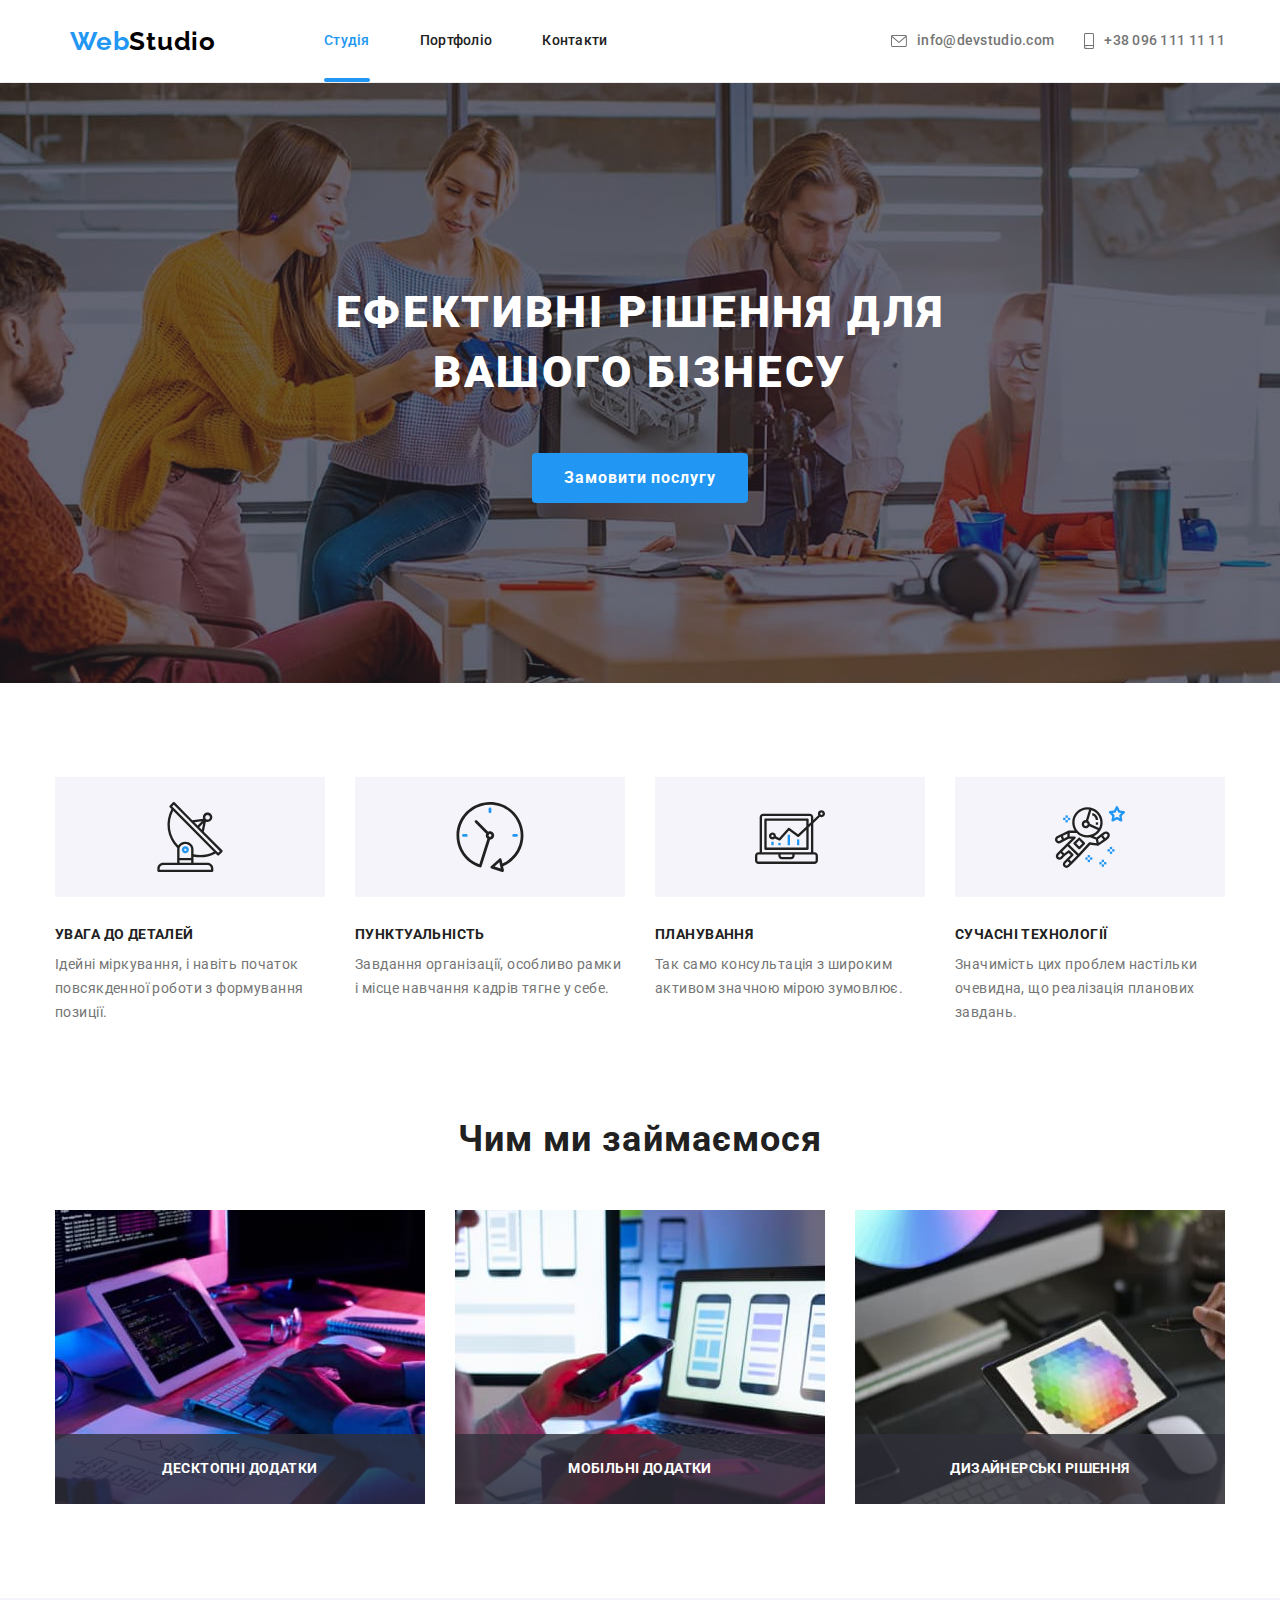
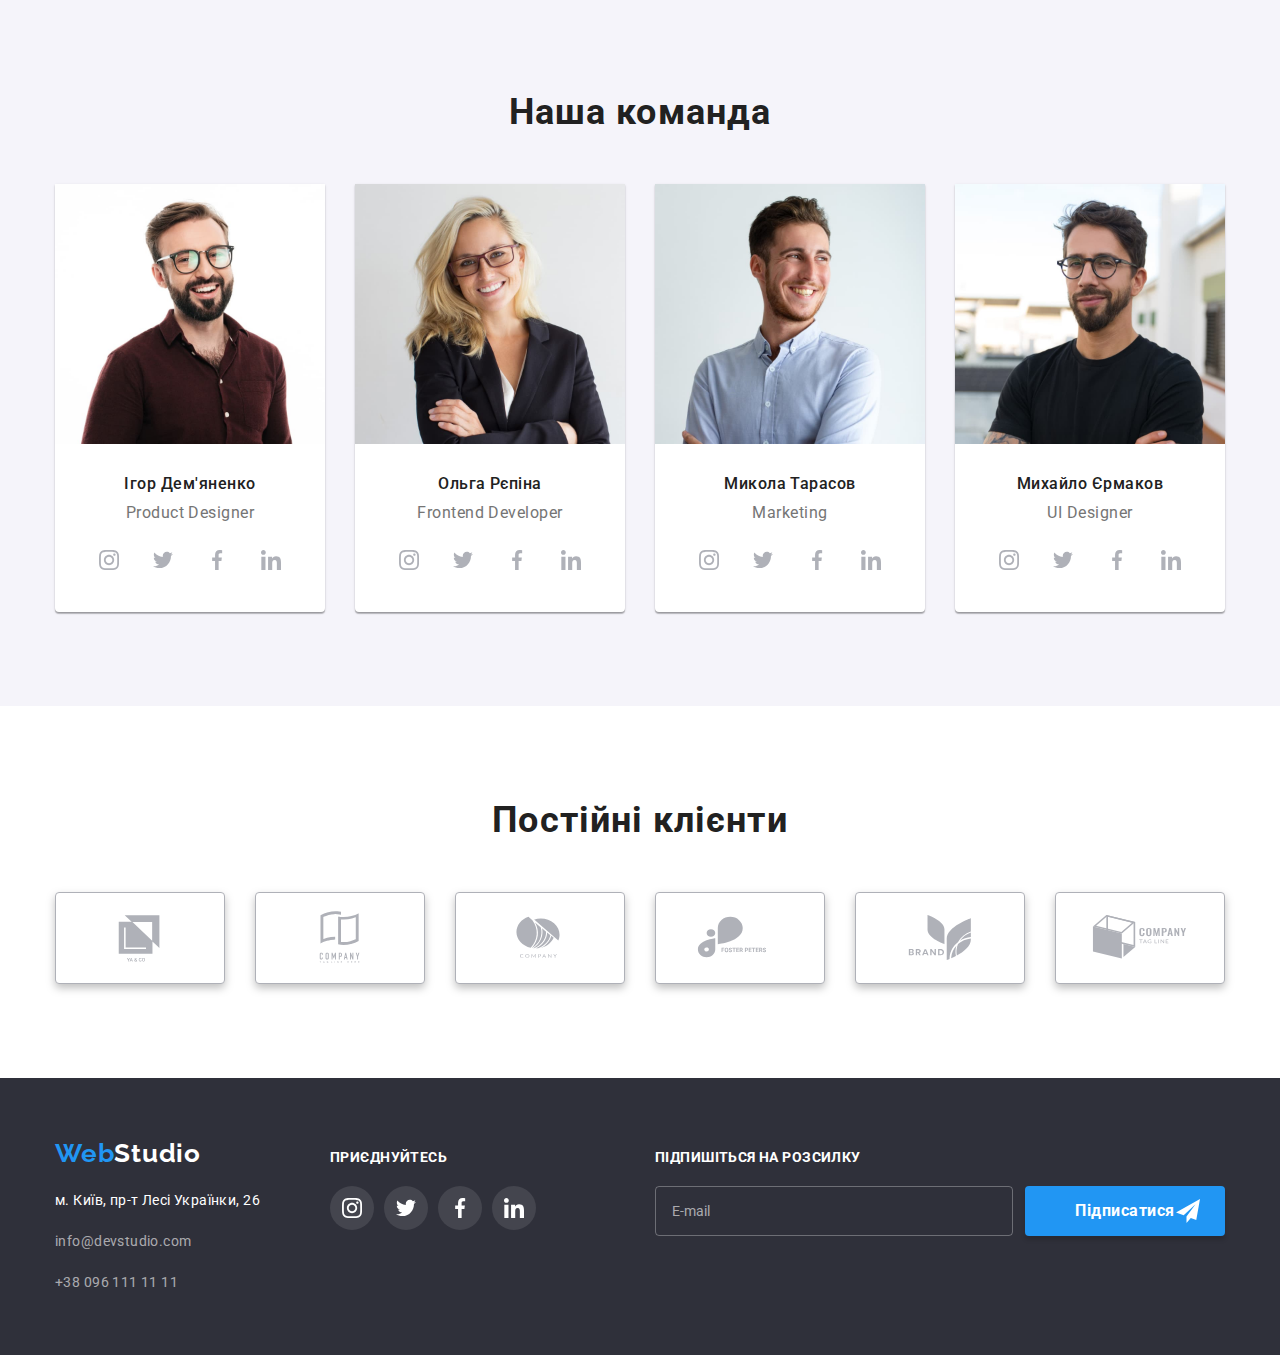
==== commit cb1abe23: "1" ====
--- a/index.html
+++ b/index.html
@@ -23,7 +23,7 @@
         <a class="logo header__logo link" href="./index.html">
           Web<span class="header__logo__color link">Studio</span>
         </a>
-        <button class="menu-open" data-mob-open type="button" >
+        <button class="menu-open" type="button" data-menu-open >
           <svg  class="menu-open-icon" width="24px" height="16px">
             <use href="./images/symbol-defs.svg#icon-menu"></use>
           </svg>
@@ -63,24 +63,27 @@
           </li>
         </ul>
       </div>
-      <div data-mob  class="mob-menu is-hidden" >
+      <div class="mob-menu is-hidden" data-menu>
         <div class="content-menu">
-          <button class="menu-close" data-mob-close type="button">
+          <button class="menu-close"  type="button" data-menu-close>
             <svg class="icon-close" width="19px" height="19px">
               <use href="./images/symbol-defs.svg#icon-close-black"></use>
             </svg>
           </button>
-          <ul class="mob-menu-nav list">
-            <li class="menu-list">
-              <a class="menu-text link current" href="./index.html">Студія</a>
-            </li>
-            <li class="menu-list">
-              <a class=" menu-text link" href="./portfolio.html">Портфоліо</a>
-            </li>
-            <li class="menu-list">
-              <a class="menu-text link" href="">Контакти</a>
-            </li>
-          </ul>
+          <nav class="mob-menu-nav">
+            <ul class="menu-nav list">
+              <li class="menu-list">
+                <a class="menu-text link current" href="./index.html">Студія</a>
+              </li>
+              <li class="menu-list">
+                <a class=" menu-text link" href="./portfolio.html">Портфоліо</a>
+              </li>
+              <li class="menu-list">
+                <a class="menu-text link" href="">Контакти</a>
+              </li>
+            </ul>
+          </nav>
+          
             <ul class="mob-contact list">
             <li class="mob-menu-contact">
               <a class="menu-contact link" href="mailto:info@devstudio.com">
@@ -571,9 +574,9 @@
       </div>
     
     </footer>
-    <div data-modal class="backdrop is-hidden">
+    <div class="backdrop is-hidden">
       <div class="modal">
-        <button class="btn-close" data-modal-close type="button">
+        <button class="btn-close"  type="button">
           <svg class="icon-close" width="18px" height="18px">
             <use href="./images/symbol-defs.svg#icon-close-black"></use>
           </svg>
@@ -630,6 +633,7 @@
       </div>
     </div>
     <script src="./js/modal.js"></script>
-    <script src="./js/mob.js"></script>
+    <script src="./js/menu.js"></script>
+    
   </body>
 </html>
--- a/css/main.min.css
+++ b/css/main.min.css
@@ -1 +1 @@
-body{font-family:"Roboto",sans-serif;color:var(--main-text-color);background-color:var(--background-color);font-size:14px;letter-spacing:.03em}h1,h2,h3,h4,h5,h6,p{margin:0}img{display:block;width:100%;max-width:100%;height:auto}address{font-style:normal}button{display:block;cursor:pointer;border:none;border-radius:4px}.section{padding-top:60px;padding-bottom:60px}@media screen and (min-width: 1200px){.section{padding-top:94px;padding-bottom:94px}}html{box-sizing:border-box;margin:0;padding:0;list-style:none}*,*::before *::after{box-sizing:inherit}.list{list-style:none;padding:0;margin:0}.link{text-decoration:none}.conteiner-section{margin-top:32px;margin-bottom:32px;padding-left:15px;padding-right:15px;margin-bottom:0px}.visually-hidden{position:absolute;white-space:nowrap;width:1px;height:1px;overflow:hidden;border:0;padding:0;clip:rect(0 0 0 0);-webkit-clip-path:inset(50%);clip-path:inset(50%);margin:-1px}.conteiner{width:100%;padding-left:15px;padding-right:15px;margin:0 auto}@media screen and (min-width: 480px){.conteiner{width:480px}}@media screen and (min-width: 768px){.conteiner{width:768px}}@media screen and (min-width: 1200px){.conteiner{width:1200px}}:root{--main-text-color: #212121;--secondary-text-color: #ffffff;--ouwer-text-color: #757575;--acent-color: #2196f3;--contener-color: #eeeeee;--logo-color-text: #000000;--buttons-port-color: #f5f4fa;--footer-text-color: #rgba(255, 255, 255, 0.6);--background-footer-color: #2f303a;--background-section: #e5e5e5;--line-color: #ececec;--background-color: #FFFFFF;--icon-color: #afb1b8;--main-color: roboto, sans-serif}.header .conteiner{display:flex;align-items:center}.conteiner__nav{display:flex;align-items:center}.header__logo{padding:15px 15px}@media screen and (min-width: 1200px){.header__logo{margin-right:93px;margin-left:0}}.logo{font-family:"Raleway";font-style:normal;font-weight:700;font-size:24px;line-height:1.16;letter-spacing:.03em;color:var(--acent-color)}@media screen and (min-width: 1200px){.logo{font-weight:700;font-size:26px;line-height:1.19;letter-spacing:.03em}}.header__logo__color{font-family:"Raleway";font-style:normal;font-weight:700;font-size:24px;line-height:1.16;letter-spacing:.03em;color:#000}@media screen and (min-width: 1200px){.header__logo__color{font-weight:700;font-size:26px;line-height:1.19;letter-spacing:.03em}}.menu-open{display:inline-flex;margin-left:auto;background-color:rgba(0,0,0,0);color:currentColor;transition:fill 250ms cubic-bezier(0.4, 0, 0.2, 1)}.menu-open:hover,.menu-open:focus{fill:var(--acent-color)}@media screen and (min-width: 768px){.menu-open{display:none}}.menu__item{margin-right:50px}.menu__item:last-child{margin-right:0}.menu__list{display:none;margin-right:30px}@media screen and (min-width: 1200px){.menu__list{display:flex}}.menu__list:last-child{margin-right:0}.menu__link{transition:color 250ms cubic-bezier(0.4, 0, 0.2, 1)}.menu__link:hover,.menu__link:focus{color:var(--acent-color);cursor:pointer}.menu__link{padding:33px 0;display:block;font-weight:500;font-size:14px;line-height:1.14;letter-spacing:.02em;color:var(--main-text-color)}.menu__link.current{position:relative}.menu__link.current::after{content:"";position:absolute;bottom:0;width:100%;height:4px;display:block;background-color:var(--acent-color);border-radius:2px}.contakt__mail{padding:32px 0;display:flex;gap:10px;align-items:center;font-weight:500;font-size:14px;line-height:1.14;letter-spacing:.02em;color:var(--ouwer-text-color);transition:color 250ms cubic-bezier(0.4, 0, 0.2, 1)}.contakt__mail:hover,.contakt__mail:focus{color:var(--acent-color)}.contakt__tel{padding:32px 0;display:flex;gap:10px;font-weight:500;font-size:14px;line-height:1.14;letter-spacing:.02em;color:var(--ouwer-text-color);transition:color 250ms cubic-bezier(0.4, 0, 0.2, 1)}.contakt__tel:hover,.contakt__tel:focus{color:var(--acent-color)}.contakt{display:none;margin-left:auto}@media screen and (min-width: 1200px){.contakt{display:flex}}.contakt__icon{fill:currentColor}.contakt__mail:hover .contakt__icon,.contakt__mail:focus .contakt__icon{fill:var(--acent-color)}.contakt__tel:hover .contakt__icon,.contakt__tel:focus .contakt__icon{fill:var(--acent-color)}.contakt__mail .contakt__icon{transition:fill 250ms cubic-bezier(0.4, 0, 0.2, 1)}.contakt__tel .contakt__icon{transition:fill 250ms cubic-bezier(0.4, 0, 0.2, 1)}.subject{background-image:linear-gradient(rgba(47, 48, 58, 0.4), rgba(47, 48, 58, 0.4)),url(../images/hero-mob.jpg);background-color:var(--background-footer-color);height:400px;margin:0 auto;padding:118px 0px;background-repeat:no-repeat;background-position:center;background-size:cover;text-align:center}@media(min-device-pixel-ratio: 2),(-webkit-min-device-pixel-ratio: 2),(min-resolution: 192dpi),(min-resolution: 2dppx){.subject{background-image:linear-gradient(rgba(47, 48, 58, 0.4), rgba(47, 48, 58, 0.4)),url(../images/hero-mob-2x.jpg)}}@media screen and (min-width: 768px){.subject{background-image:linear-gradient(rgba(47, 48, 58, 0.4), rgba(47, 48, 58, 0.4)),url(../images/hero-tablet.jpg)}}@media screen and (min-width: 768px)and (min-device-pixel-ratio: 2),screen and (min-width: 768px)and (-webkit-min-device-pixel-ratio: 2),screen and (min-width: 768px)and (min-resolution: 192dpi),screen and (min-width: 768px)and (min-resolution: 2dppx){.subject{background-image:linear-gradient(rgba(47, 48, 58, 0.4), rgba(47, 48, 58, 0.4)),url(../images/hero-tablet-2x.jpg)}}@media screen and (min-width: 1200px){.subject{background-image:linear-gradient(rgba(47, 48, 58, 0.4), rgba(47, 48, 58, 0.4)),url(../images/hero-bg.jpg);padding:200px 0;max-width:1600px;height:600px;margin:0 auto}}@media screen and (min-width: 1200px)and (min-device-pixel-ratio: 2),screen and (min-width: 1200px)and (-webkit-min-device-pixel-ratio: 2),screen and (min-width: 1200px)and (min-resolution: 192dpi),screen and (min-width: 1200px)and (min-resolution: 2dppx){.subject{background-image:linear-gradient(rgba(47, 48, 58, 0.4), rgba(47, 48, 58, 0.4)),url(../images/hero-bg-2x.jpg)}}.hero__text{max-width:360px;margin:0 auto;margin-bottom:30px}@media screen and (min-width: 1200px){.hero__text{max-width:696px}}.content{font-weight:900;font-size:44px;line-height:1.36;letter-spacing:.06em;color:var(--secondary-text-color);text-transform:uppercase}@media screen and (max-width: 1199px){.content{font-weight:900;font-size:26px;line-height:1.62;letter-spacing:.06em}}.subject__btn{display:inline-block;border-radius:4px;padding:10px 32px;min-width:216px;text-align:center;margin-top:0px;align-items:center;border:none;font-family:"Roboto";font-weight:700;font-size:16px;line-height:1.88;letter-spacing:.06em;color:var(--secondary-text-color);background-color:var(--acent-color);cursor:pointer;transition:color 250ms cubic-bezier(0.4, 0, 0.2, 1),background-color 250ms cubic-bezier(0.4, 0, 0.2, 1)}.btn:hover,.btn:focus{background-color:#2196f3;color:var(--buttons-port-color)}.benefits__size{padding-top:60px;padding-bottom:60px}@media screen and (min-width: 1200px){.benefits__size{padding-top:94px;padding-bottom:94px}}.benefits__nav{display:flex;flex-wrap:wrap;gap:30px}.advantage{width:100%}@media screen and (min-width: 768px){.advantage{width:calc((100% - 30px)/2)}}@media screen and (min-width: 1200px){.advantage{width:calc((100% - 90px)/4)}}.advantage::before{display:flex;content:"";height:120px;background-color:var(--buttons-port-color);background-size:70px;background-repeat:no-repeat;background-position:center;margin-bottom:30px}.icon__antenna::before{background-image:url(../images/antenna.svg)}.icon__clok::before{background-image:url(../images/clock.svg)}.icon__diagram::before{background-image:url(../images/diagram.svg)}.icon__astronaut::before{background-image:url(../images/astronaut\ 1.svg)}.benefits__top{margin-bottom:10px;margin-top:0px;font-weight:700;font-size:14px;line-height:1.14;letter-spacing:.03em;text-transform:uppercase;color:var(--main-text-color)}@media screen and (max-width: 768px){.benefits__top{text-align:center}}.benefits__text{margin-top:0;margin-bottom:0;font-weight:400;font-size:14px;line-height:1.71;letter-spacing:.03em;color:var(--ouwer-text-color)}.desktop{padding-bottom:94px}@media screen and (max-width: 1200px){.desktop{display:none}}.img__desk{display:flex;gap:30px}.desk{font-weight:700;font-size:36px;line-height:1.16;letter-spacing:.03em;text-align:center;color:var(--main-text-color)}.desk__test{margin-top:0;margin-bottom:50px;padding-top:0}.product{position:relative}.product__text{height:70px;bottom:0;display:flex;justify-content:center;align-items:center;width:100%;position:absolute;font-weight:700;font-size:14px;line-height:1.14;letter-spacing:.03em;text-align:center;text-transform:uppercase;color:var(--secondary-text-color);background:rgba(47,48,58,.8)}.teem{background:#f5f4fa}.teem-desk-conteiner{margin-top:0;margin-bottom:50px}.img-conteiner{display:flex;flex-wrap:wrap;gap:30px}.teem-desk{text-align:center;margin-top:0;margin-bottom:50px;padding-top:0;font-weight:700;font-size:36px;line-height:1.16;letter-spacing:.03em;color:var(--main-text-color)}@media screen and (max-width: 1200px){.teem-desk{font-weight:700;font-size:28px;line-height:1.18;letter-spacing:.03em}}.list-teem{width:100%;background-color:var(--background-color);border-radius:0px 0px 4px 4px;box-shadow:0px 1px 3px rgba(0,0,0,.12),0px 1px 1px rgba(0,0,0,.14),0px 2px 1px rgba(0,0,0,.2)}@media screen and (min-width: 768px){.list-teem{width:calc((100% - 30px)/2)}}@media screen and (min-width: 1200px){.list-teem{width:calc((100% - 90px)/4)}}.teem-conteiner{padding-top:30px;padding-bottom:30px}.teem-subtitle{margin-top:0;margin-bottom:10px;text-align:center;font-weight:500;font-size:16px;line-height:1.19;letter-spacing:.03em;color:var(--main-text-color)}.teem-subtitle-text{margin-top:0;margin-bottom:0;text-align:center;font-weight:400;font-size:16px;line-height:1.19;letter-spacing:.03em;color:var(--ouwer-text-color)}.icon-nav{display:flex;gap:10px;margin-top:16px;justify-content:center}.soc-item-teem{width:44px;height:44px}.soc-link-teem{width:100%;height:100%;background-color:var(--background-color);border-radius:50%;display:flex;align-items:center;justify-content:center;color:var(--icon-color);transition:color 250ms cubic-bezier(0.4, 0, 0.2, 1),background-color 250ms cubic-bezier(0.4, 0, 0.2, 1)}.soc-link-teem:hover,.soc-link-teem:focus{background-color:var(--acent-color);color:var(--background-color)}.soc-teem-icon{fill:currentColor}.client-text{margin-bottom:50px;font-weight:700;font-size:28px;line-height:1.18;letter-spacing:.03em;text-align:center;color:var(--main-text-color)}@media screen and (min-width: 1200px){.client-text{font-weight:700;font-size:36px;line-height:1.16;letter-spacing:.03em}}.client-nav{display:flex;flex-wrap:wrap;gap:30px}@media screen and (min-width: 320px){.client-list{width:calc((100% - 30px)/2)}}@media screen and (min-width: 768px){.client-list{width:calc((100% - 60px)/3)}}@media screen and (min-width: 1200px){.client-list{width:calc((100% - 150px)/6)}}.icon-client{height:92px;border:1px solid #afb1b8;border-radius:4px;background:#fff;filter:drop-shadow(0px 4px 4px rgba(0, 0, 0, 0.25));display:flex;align-items:center;justify-content:center;fill:var(--icon-color);transition:fill 250ms cubic-bezier(0.4, 0, 0.2, 1),border 250ms cubic-bezier(0.4, 0, 0.2, 1)}.icon-client:hover,.icon-client:focus{border:1px solid var(--acent-color);fill:var(--acent-color)}.footer{background-color:var(--background-footer-color);padding:60px 0}@media screen and (max-width: 767px){.footer-conteiner{display:flex;flex-direction:column;align-items:center}}@media screen and (min-width: 768px){.footer-conteiner{display:flex;justify-content:center;align-items:baseline}}@media screen and (max-width: 1199px){.footer-conteiner{flex-wrap:wrap}}address{margin-top:20px}@media screen and (max-width: 1199px){address{margin-bottom:60px}}@media screen and (max-width: 1199px){.footer-logo{display:block;text-align:center}}.footer-logo-color{font-family:"Raleway";font-style:normal;font-weight:700;font-size:26px;line-height:1.19;letter-spacing:.03em;color:var(--secondary-text-color)}.footer-link-mail,.footer-link-tel{display:inline-block;margin-top:0;font-weight:400;font-size:14px;line-height:1.71;letter-spacing:.03em;font-style:normal;color:rgba(255,255,255,.6);transition:color 250ms cubic-bezier(0.4, 0, 0.2, 1)}.footer-link-mail:hover,.footer-link-mail:focus{color:var(--secondary-text-color);cursor:pointer}.footer-link-tel:hover,.footer-link-tel:focus{color:var(--secondary-text-color);cursor:pointer}.footer-list:not(:last-child){margin-bottom:8px}@media screen and (min-width: 1200px){.footer-list:not(:last-child){margin-bottom:9px}}.footer-link-addres{display:inline-block;margin-top:0px;font-weight:400;font-size:14px;line-height:1.71;letter-spacing:.03em;color:var(--secondary-text-color)}.footer-link-addres:hover,.footer-link-addres:focus{color:var(--secondary-text-color);cursor:pointer}@media screen and (min-width: 768px)and (max-width: 1199px){.footer-info{margin-right:165px}}@media screen and (min-width: 1200px){.footer-info{margin-right:70px}}.footer-items{display:flex;flex-direction:column;gap:8px}@media screen and (max-width: 1199px){.footer-items{align-items:center}}.footer-text{margin-bottom:20px;font-weight:700;font-size:14px;line-height:1.14;letter-spacing:.03em;text-transform:uppercase;color:var(--secondary-text-color)}@media screen and (max-width: 1199px){.footer-text{text-align:center}}@media screen and (max-width: 767px){.footer-wrap{margin-bottom:60px}}@media screen and (min-width: 1200px){.footer-wrap{margin-right:auto}}.footer-item{display:flex;gap:10px;padding:0;margin:0 0}.soc-link{width:44px;height:44px;background:rgba(255,255,255,.1);border-radius:50%;display:flex;align-items:center;justify-content:center;transition:background-color 250ms cubic-bezier(0.4, 0, 0.2, 1)}.soc-link:hover,.soc-link:focus{background-color:var(--acent-color)}.soc-link-icon{fill:var(--secondary-text-color)}.footer-row{display:flex;flex-wrap:wrap}@media screen and (max-width: 1199px){.footer-row{display:flex;flex-direction:column}}.input-emeil{width:450px;height:50px;padding:16px;border-radius:4px;border:1px solid rgba(255,255,255,.3);background-color:rgba(0,0,0,0);color:var(--secondary-text-color)}@media screen and (min-width: 480px){.input-emeil{width:450px}}@media screen and (max-width: 767px),(max-width: 1199px){.input-emeil{margin-bottom:20px}}@media screen and (min-width: 1200px){.input-emeil{margin-right:12px;margin-bottom:0;width:358px}}.input-emeil::-moz-placeholder{color:rgba(255,255,255,.6)}.input-emeil:-ms-input-placeholder{color:rgba(255,255,255,.6)}.input-emeil::placeholder{color:rgba(255,255,255,.6)}.btn-footer{width:200px;height:50px;font-weight:700;font-size:16px;line-height:1.88;letter-spacing:.03em;color:#fff;background:#2196f3;position:relative;box-shadow:0px 4px 4px rgba(0,0,0,.15);border-radius:4px;transition:color 250ms cubic-bezier(0.4, 0, 0.2, 1),background-color 250ms cubic-bezier(0.4, 0, 0.2, 1);text-align:center;margin:auto}.btn-footer:hover,.btn-footer:focus{color:var(--background-color);background-color:var(--acent-color)}.icon-btn{display:flex;position:absolute;top:50%;right:25px;transform:translateY(-50%);fill:var(--background-color)}.header{border-bottom:1px solid var(--line-color)}.portfolio-section{padding:94px 0}.portfolio-img{display:flex;flex-wrap:wrap;gap:30px}.conteiner-navigation{display:flex;align-items:center}.content{gap:8px;align-items:center;justify-content:center;margin-bottom:50px}.current{color:var(--acent-color)}.content-btn-item{padding:6px 22px;cursor:pointer;font-weight:500;font-size:16px;line-height:1.63;letter-spacing:.03em;color:#212121;border-radius:4px;background-color:var(--buttons-port-color);transition:color 250ms cubic-bezier(0.4, 0, 0.2, 1),background-color 250ms cubic-bezier(0.4, 0, 0.2, 1),box-shadow 250ms cubic-bezier(0.4, 0, 0.2, 1)}.content-btn-item:hover,.content-btn-item:focus{background-color:var(--acent-color);color:var(--background-color);box-shadow:0px 3px 1px rgba(0,0,0,.1),0px 1px 2px rgba(0,0,0,.08),0px 2px 2px rgba(0,0,0,.12)}.icon{display:inline-block;text-decoration:none;width:100%;transition:box-shadow 250ms cubic-bezier(0.4, 0, 0.2, 1)}.icon:hover,.icon:focus{box-shadow:0px 1px 1px rgba(0,0,0,.12),0px 4px 4px rgba(0,0,0,.06),1px 4px 6px rgba(0,0,0,.16)}.icon-portfolio{position:relative;overflow:hidden}.text-transform{position:absolute;top:0;left:0;padding:63px 24px;margin:0;height:100%;font-weight:400;font-size:18px;line-height:1.56;letter-spacing:.03em;color:var(--secondary-text-color);background:rgba(33,150,243,.9);transform:translateY(100%);transition:transform 250ms cubic-bezier(0.4, 0, 0.2, 1)}.icon:hover .text-transform,.icon:focus .text-transform{transform:translateY(0)}.project-icon{padding:20px 24px;box-sizing:border-box;border:1px solid #eee}.icon-text{margin-bottom:4px;font-weight:700;font-size:18px;line-height:2;letter-spacing:.06em;color:var(--main-text-color);margin-top:0}.icon-text-list{margin-top:0;margin-bottom:0;line-height:1.88;letter-spacing:.03em;color:var(--ouwer-text-color);font-size:16px}.backdrop{position:fixed;top:0;left:0;width:100%;height:100%;background:rgba(0,0,0,.2);opacity:1;transition:opacity 250ms cubic-bezier(0.4, 0, 0.2, 1),visibility 250ms cubic-bezier(0.4, 0, 0.2, 1)}.backdrop.is-hidden{opacity:0;pointer-events:none;visibility:hidden}.modal{width:450px;height:609px;background-color:var(--background-color);position:absolute;top:50%;left:50%;transform:translate(-50%, -50%) rotateX(0);transition:transform 250ms cubic-bezier(0.4, 0, 0.2, 1);padding:40px}@media screen and (min-width: 1200px){.modal{width:528px;height:581px}}.backdrop.is-hidden .modal{transform:translate(-50%, -50%) rotateX(90deg)}.btn-close{border:1px solid rgba(0,0,0,.1);background:var(--background-color);border-radius:50%;width:30px;height:30px;margin:0;color:var(--logo-color-text);display:flex;justify-content:center;align-items:center;position:absolute;top:8px;right:8px;transition:fill 250ms cubic-bezier(0.4, 0, 0.2, 1)}.btn-close:hover,.btn-close:focus+svg{fill:var(--acent-color)}.modal-text{font-style:normal;font-weight:700;font-size:20px;line-height:1.5;letter-spacing:.03em;text-align:center;margin-bottom:12px;color:#212121}@media screen and (min-width: 1200px){.modal-text{font-weight:700;font-size:20px;line-height:1.15;letter-spacing:.03em}}.modal-input{width:100%;height:40px;border:1px solid rgba(33,33,33,.2);border-radius:4px;padding-left:42px;outline:rgba(0,0,0,0);cursor:pointer;transition:border-color 250ms cubic-bezier(0.4, 0, 0.2, 1)}.modal-input:focus{border-color:var(--acent-color)}.icon-modal-input{position:absolute;left:12px;top:50%;transform:translateY(-50%);transition:fill 250ms cubic-bezier(0.4, 0, 0.2, 1)}.modal-input:focus+.icon-modal-input{fill:var(--acent-color)}.label-modal{margin-bottom:10px;display:block}.label-text{font-weight:400;font-size:12px;line-height:1.17;letter-spacing:.01em;color:#757575;display:block;margin-bottom:4px}.modal-icon{position:relative}.coment-wrap{margin-bottom:20px}.coment-text{width:100%;height:120px;border:1px solid rgba(33,33,33,.2);border-radius:4px;resize:none;padding:12px 16px;outline:rgba(0,0,0,0);cursor:pointer;transition:border-color 250ms cubic-bezier(0.4, 0, 0.2, 1)}.coment-text:focus{border-color:var(--acent-color)}.coment-text::-moz-placeholder{font-weight:400;font-size:12px;line-height:1.67;letter-spacing:.01em;color:rgba(117,117,117,.5)}.coment-text:-ms-input-placeholder{font-weight:400;font-size:12px;line-height:1.67;letter-spacing:.01em;color:rgba(117,117,117,.5)}.coment-text::placeholder{font-weight:400;font-size:12px;line-height:1.67;letter-spacing:.01em;color:rgba(117,117,117,.5)}.modal-check{text-align:center;margin-bottom:30px}.check-text{font-weight:400;font-size:12px;line-height:1.67;letter-spacing:.03em;display:flex;align-items:center;justify-content:center}@media screen and (min-width: 1200px){.check-text{font-weight:400;font-size:14px;line-height:1.71;letter-spacing:.03em;color:#757575}}.check-text span{width:16px;height:15px;border:2px solid var(--main-text-color);border-radius:2px;margin-right:7px;display:flex;align-items:center;justify-content:center;fill:rgba(0,0,0,0);transition:background-color 250ms cubic-bezier(0.4, 0, 0.2, 1),border-color 250ms cubic-bezier(0.4, 0, 0.2, 1),fill 250ms cubic-bezier(0.4, 0, 0.2, 1)}.input-check:checked+.check-text span{background-color:var(--acent-color);fill:var(--background-color);border-color:rgba(0,0,0,0)}.input-check:focus+.check-text span{border-color:var(--acent-color)}.check-text-link{font-weight:400;font-size:14px;line-height:1.71;letter-spacing:.03em;color:#2196f3;margin-left:5px}@media screen and (max-width: 768px){.check-text-link{font-weight:400;font-size:12px;line-height:1.67;letter-spacing:.03em}}.btn-modal{font-weight:400;font-size:16px;line-height:1.88;letter-spacing:.06em;width:200px;height:50px;margin:0 auto;align-items:center;text-align:center;color:var(--background-color);background:var(--acent-color);border-radius:4px;box-shadow:0px 4px 4px rgba(0,0,0,.15);transition:color 250ms cubic-bezier(0.4, 0, 0.2, 1),background-color 250ms cubic-bezier(0.4, 0, 0.2, 1);font-weight:700}.btn-modal:hover,.btn-modal:focus{color:var(--background-color);background-color:var(--acent-color)}.mob-menu{position:relative;width:100%;height:796px;position:fixed;top:0;padding-top:48px;padding-left:40px;padding-bottom:48px;z-index:1;background:#fff;box-shadow:0px 4px 8px rgba(0,0,0,.04),0px 2px 4px rgba(0,0,0,.08),0px 1px 3px rgba(0,0,0,.16)}.menu-close{background:var(--background-color);width:40px;height:40px;margin:0;color:var(--logo-color-text);display:flex;justify-content:center;align-items:center;position:absolute;top:10px;right:15px;transition:fill 250ms cubic-bezier(0.4, 0, 0.2, 1)}.menu-close:hover,.menu-close:focus{fill:var(--acent-color)}.mob-menu-nav{margin-bottom:302px}.menu-list:not(:last-child){margin-bottom:32px}.menu-text{font-weight:500;font-size:40px;line-height:1.18;letter-spacing:.02em;color:#212121}.current{color:var(--acent-color)}.mob-menu-contact:not(:last-child){margin-bottom:32px}.mob-contact{margin-bottom:64px}.menu-contact{font-weight:500;font-size:34px;line-height:1.18;letter-spacing:.02em;color:#757575;transition:color 250ms cubic-bezier(0.4, 0, 0.2, 1)}.menu-contact:hover,.menu-contact:focus{color:var(--acent-color)}.menu-contact-tel{font-weight:500;font-size:24px;line-height:1.16;letter-spacing:.02em;color:#757575;transition:color 250ms cubic-bezier(0.4, 0, 0.2, 1)}.menu-contact-tel:hover,.menu-contact-tel:focus{color:var(--acent-color)}.menu-cos{display:flex;gap:10px}.mob-link{font-weight:500;font-size:18px;line-height:1.22;letter-spacing:.02em;padding:0 0;color:#2196f3}.mob-link::after{display:inline-flex;margin-left:10px;align-items:center;content:"";width:1px;height:22px;border:1px solid rgba(33,33,33,.2);background-repeat:no-repeat;background-position:center}/*# sourceMappingURL=main.min.css.map */+body{font-family:"Roboto",sans-serif;color:var(--main-text-color);background-color:var(--background-color);font-size:14px;letter-spacing:.03em}h1,h2,h3,h4,h5,h6,p{margin:0}img{display:block;width:100%;max-width:100%;height:auto}address{font-style:normal}button{display:block;cursor:pointer;border:none;border-radius:4px}.section{padding-top:60px;padding-bottom:60px}@media screen and (min-width: 1200px){.section{padding-top:94px;padding-bottom:94px}}html{box-sizing:border-box;margin:0;padding:0;list-style:none}*,*::before *::after{box-sizing:inherit}.list{list-style:none;padding:0;margin:0}.link{text-decoration:none}.conteiner-section{margin-top:32px;margin-bottom:32px;padding-left:15px;padding-right:15px;margin-bottom:0px}.visually-hidden{position:absolute;white-space:nowrap;width:1px;height:1px;overflow:hidden;border:0;padding:0;clip:rect(0 0 0 0);-webkit-clip-path:inset(50%);clip-path:inset(50%);margin:-1px}.conteiner{width:100%;padding-left:15px;padding-right:15px;margin:0 auto}@media screen and (min-width: 480px){.conteiner{width:480px}}@media screen and (min-width: 768px){.conteiner{width:768px}}@media screen and (min-width: 1200px){.conteiner{width:1200px}}:root{--main-text-color: #212121;--secondary-text-color: #ffffff;--ouwer-text-color: #757575;--acent-color: #2196f3;--contener-color: #eeeeee;--logo-color-text: #000000;--buttons-port-color: #f5f4fa;--footer-text-color: #rgba(255, 255, 255, 0.6);--background-footer-color: #2f303a;--background-section: #e5e5e5;--line-color: #ececec;--background-color: #FFFFFF;--icon-color: #afb1b8;--main-color: roboto, sans-serif}.header .conteiner{display:flex;align-items:center}.conteiner__nav{display:flex;align-items:center}.header__logo{padding:15px 15px}@media screen and (min-width: 1200px){.header__logo{margin-right:93px;margin-left:0}}.logo{font-family:"Raleway";font-style:normal;font-weight:700;font-size:24px;line-height:1.16;letter-spacing:.03em;color:var(--acent-color)}@media screen and (min-width: 1200px){.logo{font-weight:700;font-size:26px;line-height:1.19;letter-spacing:.03em}}.header__logo__color{font-family:"Raleway";font-style:normal;font-weight:700;font-size:24px;line-height:1.16;letter-spacing:.03em;color:#000}@media screen and (min-width: 1200px){.header__logo__color{font-weight:700;font-size:26px;line-height:1.19;letter-spacing:.03em}}.menu-open{display:inline-flex;margin-left:auto;background-color:rgba(0,0,0,0);color:currentColor;transition:fill 250ms cubic-bezier(0.4, 0, 0.2, 1)}.menu-open:hover,.menu-open:focus{fill:var(--acent-color)}@media screen and (min-width: 768px){.menu-open{display:none}}.menu__item{margin-right:50px}.menu__item:last-child{margin-right:0}.menu__list{display:none;margin-right:30px}@media screen and (min-width: 1200px){.menu__list{display:flex}}.menu__list:last-child{margin-right:0}.menu__link{transition:color 250ms cubic-bezier(0.4, 0, 0.2, 1)}.menu__link:hover,.menu__link:focus{color:var(--acent-color);cursor:pointer}.menu__link{padding:33px 0;display:block;font-weight:500;font-size:14px;line-height:1.14;letter-spacing:.02em;color:var(--main-text-color)}.menu__link.current{position:relative}.menu__link.current::after{content:"";position:absolute;bottom:0;width:100%;height:4px;display:block;background-color:var(--acent-color);border-radius:2px}.contakt__mail{padding:32px 0;display:flex;gap:10px;align-items:center;font-weight:500;font-size:14px;line-height:1.14;letter-spacing:.02em;color:var(--ouwer-text-color);transition:color 250ms cubic-bezier(0.4, 0, 0.2, 1)}.contakt__mail:hover,.contakt__mail:focus{color:var(--acent-color)}.contakt__tel{padding:32px 0;display:flex;gap:10px;font-weight:500;font-size:14px;line-height:1.14;letter-spacing:.02em;color:var(--ouwer-text-color);transition:color 250ms cubic-bezier(0.4, 0, 0.2, 1)}.contakt__tel:hover,.contakt__tel:focus{color:var(--acent-color)}.contakt{display:none;margin-left:auto}@media screen and (min-width: 1200px){.contakt{display:flex}}.contakt__icon{fill:currentColor}.contakt__mail:hover .contakt__icon,.contakt__mail:focus .contakt__icon{fill:var(--acent-color)}.contakt__tel:hover .contakt__icon,.contakt__tel:focus .contakt__icon{fill:var(--acent-color)}.contakt__mail .contakt__icon{transition:fill 250ms cubic-bezier(0.4, 0, 0.2, 1)}.contakt__tel .contakt__icon{transition:fill 250ms cubic-bezier(0.4, 0, 0.2, 1)}.subject{background-image:linear-gradient(rgba(47, 48, 58, 0.4), rgba(47, 48, 58, 0.4)),url(../images/hero-mob.jpg);background-color:var(--background-footer-color);height:400px;margin:0 auto;padding:118px 0px;background-repeat:no-repeat;background-position:center;background-size:cover;text-align:center}@media(min-device-pixel-ratio: 2),(-webkit-min-device-pixel-ratio: 2),(min-resolution: 192dpi),(min-resolution: 2dppx){.subject{background-image:linear-gradient(rgba(47, 48, 58, 0.4), rgba(47, 48, 58, 0.4)),url(../images/hero-mob-2x.jpg)}}@media screen and (min-width: 768px){.subject{background-image:linear-gradient(rgba(47, 48, 58, 0.4), rgba(47, 48, 58, 0.4)),url(../images/hero-tablet.jpg)}}@media screen and (min-width: 768px)and (min-device-pixel-ratio: 2),screen and (min-width: 768px)and (-webkit-min-device-pixel-ratio: 2),screen and (min-width: 768px)and (min-resolution: 192dpi),screen and (min-width: 768px)and (min-resolution: 2dppx){.subject{background-image:linear-gradient(rgba(47, 48, 58, 0.4), rgba(47, 48, 58, 0.4)),url(../images/hero-tablet-2x.jpg)}}@media screen and (min-width: 1200px){.subject{background-image:linear-gradient(rgba(47, 48, 58, 0.4), rgba(47, 48, 58, 0.4)),url(../images/hero-bg.jpg);padding:200px 0;max-width:1600px;height:600px;margin:0 auto}}@media screen and (min-width: 1200px)and (min-device-pixel-ratio: 2),screen and (min-width: 1200px)and (-webkit-min-device-pixel-ratio: 2),screen and (min-width: 1200px)and (min-resolution: 192dpi),screen and (min-width: 1200px)and (min-resolution: 2dppx){.subject{background-image:linear-gradient(rgba(47, 48, 58, 0.4), rgba(47, 48, 58, 0.4)),url(../images/hero-bg-2x.jpg)}}.hero__text{max-width:360px;margin:0 auto;margin-bottom:30px}@media screen and (min-width: 1200px){.hero__text{max-width:696px}}.content{font-weight:900;font-size:44px;line-height:1.36;letter-spacing:.06em;color:var(--secondary-text-color);text-transform:uppercase}@media screen and (max-width: 1199px){.content{font-weight:900;font-size:26px;line-height:1.62;letter-spacing:.06em}}.subject__btn{display:inline-block;border-radius:4px;padding:10px 32px;min-width:216px;text-align:center;margin-top:0px;align-items:center;border:none;font-family:"Roboto";font-weight:700;font-size:16px;line-height:1.88;letter-spacing:.06em;color:var(--secondary-text-color);background-color:var(--acent-color);cursor:pointer;transition:color 250ms cubic-bezier(0.4, 0, 0.2, 1),background-color 250ms cubic-bezier(0.4, 0, 0.2, 1)}.btn:hover,.btn:focus{background-color:#2196f3;color:var(--buttons-port-color)}.benefits__size{padding-top:60px;padding-bottom:60px}@media screen and (min-width: 1200px){.benefits__size{padding-top:94px;padding-bottom:94px}}.benefits__nav{display:flex;flex-wrap:wrap;gap:30px}.advantage{width:100%}@media screen and (min-width: 768px){.advantage{width:calc((100% - 30px)/2)}}@media screen and (min-width: 1200px){.advantage{width:calc((100% - 90px)/4)}}.advantage::before{display:flex;content:"";height:120px;background-color:var(--buttons-port-color);background-size:70px;background-repeat:no-repeat;background-position:center;margin-bottom:30px}.icon__antenna::before{background-image:url(../images/antenna.svg)}.icon__clok::before{background-image:url(../images/clock.svg)}.icon__diagram::before{background-image:url(../images/diagram.svg)}.icon__astronaut::before{background-image:url(../images/astronaut\ 1.svg)}.benefits__top{margin-bottom:10px;margin-top:0px;font-weight:700;font-size:14px;line-height:1.14;letter-spacing:.03em;text-transform:uppercase;color:var(--main-text-color)}@media screen and (max-width: 768px){.benefits__top{text-align:center}}.benefits__text{margin-top:0;margin-bottom:0;font-weight:400;font-size:14px;line-height:1.71;letter-spacing:.03em;color:var(--ouwer-text-color)}.desktop{padding-bottom:94px}@media screen and (max-width: 1200px){.desktop{display:none}}.img__desk{display:flex;gap:30px}.desk{font-weight:700;font-size:36px;line-height:1.16;letter-spacing:.03em;text-align:center;color:var(--main-text-color)}.desk__test{margin-top:0;margin-bottom:50px;padding-top:0}.product{position:relative}.product__text{height:70px;bottom:0;display:flex;justify-content:center;align-items:center;width:100%;position:absolute;font-weight:700;font-size:14px;line-height:1.14;letter-spacing:.03em;text-align:center;text-transform:uppercase;color:var(--secondary-text-color);background:rgba(47,48,58,.8)}.teem{background:#f5f4fa}.teem-desk-conteiner{margin-top:0;margin-bottom:50px}.img-conteiner{display:flex;flex-wrap:wrap;gap:30px}.teem-desk{text-align:center;margin-top:0;margin-bottom:50px;padding-top:0;font-weight:700;font-size:36px;line-height:1.16;letter-spacing:.03em;color:var(--main-text-color)}@media screen and (max-width: 1200px){.teem-desk{font-weight:700;font-size:28px;line-height:1.18;letter-spacing:.03em}}.list-teem{width:100%;background-color:var(--background-color);border-radius:0px 0px 4px 4px;box-shadow:0px 1px 3px rgba(0,0,0,.12),0px 1px 1px rgba(0,0,0,.14),0px 2px 1px rgba(0,0,0,.2)}@media screen and (min-width: 768px){.list-teem{width:calc((100% - 30px)/2)}}@media screen and (min-width: 1200px){.list-teem{width:calc((100% - 90px)/4)}}.teem-conteiner{padding-top:30px;padding-bottom:30px}.teem-subtitle{margin-top:0;margin-bottom:10px;text-align:center;font-weight:500;font-size:16px;line-height:1.19;letter-spacing:.03em;color:var(--main-text-color)}.teem-subtitle-text{margin-top:0;margin-bottom:0;text-align:center;font-weight:400;font-size:16px;line-height:1.19;letter-spacing:.03em;color:var(--ouwer-text-color)}.icon-nav{display:flex;gap:10px;margin-top:16px;justify-content:center}.soc-item-teem{width:44px;height:44px}.soc-link-teem{width:100%;height:100%;background-color:var(--background-color);border-radius:50%;display:flex;align-items:center;justify-content:center;color:var(--icon-color);transition:color 250ms cubic-bezier(0.4, 0, 0.2, 1),background-color 250ms cubic-bezier(0.4, 0, 0.2, 1)}.soc-link-teem:hover,.soc-link-teem:focus{background-color:var(--acent-color);color:var(--background-color)}.soc-teem-icon{fill:currentColor}.client-text{margin-bottom:50px;font-weight:700;font-size:28px;line-height:1.18;letter-spacing:.03em;text-align:center;color:var(--main-text-color)}@media screen and (min-width: 1200px){.client-text{font-weight:700;font-size:36px;line-height:1.16;letter-spacing:.03em}}.client-nav{display:flex;flex-wrap:wrap;gap:30px}@media screen and (min-width: 320px){.client-list{width:calc((100% - 30px)/2)}}@media screen and (min-width: 768px){.client-list{width:calc((100% - 60px)/3)}}@media screen and (min-width: 1200px){.client-list{width:calc((100% - 150px)/6)}}.icon-client{height:92px;border:1px solid #afb1b8;border-radius:4px;background:#fff;filter:drop-shadow(0px 4px 4px rgba(0, 0, 0, 0.25));display:flex;align-items:center;justify-content:center;fill:var(--icon-color);transition:fill 250ms cubic-bezier(0.4, 0, 0.2, 1),border 250ms cubic-bezier(0.4, 0, 0.2, 1)}.icon-client:hover,.icon-client:focus{border:1px solid var(--acent-color);fill:var(--acent-color)}.footer{background-color:var(--background-footer-color);padding:60px 0}@media screen and (max-width: 767px){.footer-conteiner{display:flex;flex-direction:column;align-items:center}}@media screen and (min-width: 768px){.footer-conteiner{display:flex;justify-content:center;align-items:baseline}}@media screen and (max-width: 1199px){.footer-conteiner{flex-wrap:wrap}}address{margin-top:20px}@media screen and (max-width: 1199px){address{margin-bottom:60px}}@media screen and (max-width: 1199px){.footer-logo{display:block;text-align:center}}.footer-logo-color{font-family:"Raleway";font-style:normal;font-weight:700;font-size:26px;line-height:1.19;letter-spacing:.03em;color:var(--secondary-text-color)}.footer-link-mail,.footer-link-tel{display:inline-block;margin-top:0;font-weight:400;font-size:14px;line-height:1.71;letter-spacing:.03em;font-style:normal;color:rgba(255,255,255,.6);transition:color 250ms cubic-bezier(0.4, 0, 0.2, 1)}.footer-link-mail:hover,.footer-link-mail:focus{color:var(--secondary-text-color);cursor:pointer}.footer-link-tel:hover,.footer-link-tel:focus{color:var(--secondary-text-color);cursor:pointer}.footer-list:not(:last-child){margin-bottom:8px}@media screen and (min-width: 1200px){.footer-list:not(:last-child){margin-bottom:9px}}.footer-link-addres{display:inline-block;margin-top:0px;font-weight:400;font-size:14px;line-height:1.71;letter-spacing:.03em;color:var(--secondary-text-color)}.footer-link-addres:hover,.footer-link-addres:focus{color:var(--secondary-text-color);cursor:pointer}@media screen and (min-width: 768px)and (max-width: 1199px){.footer-info{margin-right:165px}}@media screen and (min-width: 1200px){.footer-info{margin-right:70px}}.footer-items{display:flex;flex-direction:column;gap:8px}@media screen and (max-width: 1199px){.footer-items{align-items:center}}.footer-text{margin-bottom:20px;font-weight:700;font-size:14px;line-height:1.14;letter-spacing:.03em;text-transform:uppercase;color:var(--secondary-text-color)}@media screen and (max-width: 1199px){.footer-text{text-align:center}}@media screen and (max-width: 767px){.footer-wrap{margin-bottom:60px}}@media screen and (min-width: 1200px){.footer-wrap{margin-right:auto}}.footer-item{display:flex;gap:10px;padding:0;margin:0 0}.soc-link{width:44px;height:44px;background:rgba(255,255,255,.1);border-radius:50%;display:flex;align-items:center;justify-content:center;transition:background-color 250ms cubic-bezier(0.4, 0, 0.2, 1)}.soc-link:hover,.soc-link:focus{background-color:var(--acent-color)}.soc-link-icon{fill:var(--secondary-text-color)}.footer-row{display:flex;flex-wrap:wrap}@media screen and (max-width: 1199px){.footer-row{display:flex;flex-direction:column}}.input-emeil{width:450px;height:50px;padding:16px;border-radius:4px;border:1px solid rgba(255,255,255,.3);background-color:rgba(0,0,0,0);color:var(--secondary-text-color)}@media screen and (min-width: 480px){.input-emeil{width:450px}}@media screen and (max-width: 767px),(max-width: 1199px){.input-emeil{margin-bottom:20px}}@media screen and (min-width: 1200px){.input-emeil{margin-right:12px;margin-bottom:0;width:358px}}.input-emeil::-moz-placeholder{color:rgba(255,255,255,.6)}.input-emeil:-ms-input-placeholder{color:rgba(255,255,255,.6)}.input-emeil::placeholder{color:rgba(255,255,255,.6)}.btn-footer{width:200px;height:50px;font-weight:700;font-size:16px;line-height:1.88;letter-spacing:.03em;color:#fff;background:#2196f3;position:relative;box-shadow:0px 4px 4px rgba(0,0,0,.15);border-radius:4px;transition:color 250ms cubic-bezier(0.4, 0, 0.2, 1),background-color 250ms cubic-bezier(0.4, 0, 0.2, 1);text-align:center;margin:auto}.btn-footer:hover,.btn-footer:focus{color:var(--background-color);background-color:var(--acent-color)}.icon-btn{display:flex;position:absolute;top:50%;right:25px;transform:translateY(-50%);fill:var(--background-color)}.header{border-bottom:1px solid var(--line-color)}.portfolio-section{padding:94px 0}.portfolio-img{display:flex;flex-wrap:wrap;gap:30px}.conteiner-navigation{display:flex;align-items:center}.content{gap:8px;align-items:center;justify-content:center;margin-bottom:50px}.current{color:var(--acent-color)}.content-btn-item{padding:6px 22px;cursor:pointer;font-weight:500;font-size:16px;line-height:1.63;letter-spacing:.03em;color:#212121;border-radius:4px;background-color:var(--buttons-port-color);transition:color 250ms cubic-bezier(0.4, 0, 0.2, 1),background-color 250ms cubic-bezier(0.4, 0, 0.2, 1),box-shadow 250ms cubic-bezier(0.4, 0, 0.2, 1)}.content-btn-item:hover,.content-btn-item:focus{background-color:var(--acent-color);color:var(--background-color);box-shadow:0px 3px 1px rgba(0,0,0,.1),0px 1px 2px rgba(0,0,0,.08),0px 2px 2px rgba(0,0,0,.12)}.icon{display:inline-block;text-decoration:none;width:100%;transition:box-shadow 250ms cubic-bezier(0.4, 0, 0.2, 1)}.icon:hover,.icon:focus{box-shadow:0px 1px 1px rgba(0,0,0,.12),0px 4px 4px rgba(0,0,0,.06),1px 4px 6px rgba(0,0,0,.16)}.icon-portfolio{position:relative;overflow:hidden}.text-transform{position:absolute;top:0;left:0;padding:63px 24px;margin:0;height:100%;font-weight:400;font-size:18px;line-height:1.56;letter-spacing:.03em;color:var(--secondary-text-color);background:rgba(33,150,243,.9);transform:translateY(100%);transition:transform 250ms cubic-bezier(0.4, 0, 0.2, 1)}.icon:hover .text-transform,.icon:focus .text-transform{transform:translateY(0)}.project-icon{padding:20px 24px;box-sizing:border-box;border:1px solid #eee}.icon-text{margin-bottom:4px;font-weight:700;font-size:18px;line-height:2;letter-spacing:.06em;color:var(--main-text-color);margin-top:0}.icon-text-list{margin-top:0;margin-bottom:0;line-height:1.88;letter-spacing:.03em;color:var(--ouwer-text-color);font-size:16px}.backdrop{position:fixed;top:0;left:0;width:100%;height:100%;background:rgba(0,0,0,.2);opacity:1;transition:opacity 250ms cubic-bezier(0.4, 0, 0.2, 1),visibility 250ms cubic-bezier(0.4, 0, 0.2, 1)}.backdrop.is-hidden{opacity:0;pointer-events:none;visibility:hidden}.modal{width:450px;height:609px;background-color:var(--background-color);position:absolute;top:50%;left:50%;transform:translate(-50%, -50%) rotateX(0);transition:transform 250ms cubic-bezier(0.4, 0, 0.2, 1);padding:40px}@media screen and (min-width: 1200px){.modal{width:528px;height:581px}}.backdrop.is-hidden .modal{transform:translate(-50%, -50%) rotateX(90deg)}.btn-close{border:1px solid rgba(0,0,0,.1);background:var(--background-color);border-radius:50%;width:30px;height:30px;margin:0;color:var(--logo-color-text);display:flex;justify-content:center;align-items:center;position:absolute;top:8px;right:8px;transition:fill 250ms cubic-bezier(0.4, 0, 0.2, 1)}.btn-close:hover,.btn-close:focus+svg{fill:var(--acent-color)}.modal-text{font-style:normal;font-weight:700;font-size:20px;line-height:1.5;letter-spacing:.03em;text-align:center;margin-bottom:12px;color:#212121}@media screen and (min-width: 1200px){.modal-text{font-weight:700;font-size:20px;line-height:1.15;letter-spacing:.03em}}.modal-input{width:100%;height:40px;border:1px solid rgba(33,33,33,.2);border-radius:4px;padding-left:42px;outline:rgba(0,0,0,0);cursor:pointer;transition:border-color 250ms cubic-bezier(0.4, 0, 0.2, 1)}.modal-input:focus{border-color:var(--acent-color)}.icon-modal-input{position:absolute;left:12px;top:50%;transform:translateY(-50%);transition:fill 250ms cubic-bezier(0.4, 0, 0.2, 1)}.modal-input:focus+.icon-modal-input{fill:var(--acent-color)}.label-modal{margin-bottom:10px;display:block}.label-text{font-weight:400;font-size:12px;line-height:1.17;letter-spacing:.01em;color:#757575;display:block;margin-bottom:4px}.modal-icon{position:relative}.coment-wrap{margin-bottom:20px}.coment-text{width:100%;height:120px;border:1px solid rgba(33,33,33,.2);border-radius:4px;resize:none;padding:12px 16px;outline:rgba(0,0,0,0);cursor:pointer;transition:border-color 250ms cubic-bezier(0.4, 0, 0.2, 1)}.coment-text:focus{border-color:var(--acent-color)}.coment-text::-moz-placeholder{font-weight:400;font-size:12px;line-height:1.67;letter-spacing:.01em;color:rgba(117,117,117,.5)}.coment-text:-ms-input-placeholder{font-weight:400;font-size:12px;line-height:1.67;letter-spacing:.01em;color:rgba(117,117,117,.5)}.coment-text::placeholder{font-weight:400;font-size:12px;line-height:1.67;letter-spacing:.01em;color:rgba(117,117,117,.5)}.modal-check{text-align:center;margin-bottom:30px}.check-text{font-weight:400;font-size:12px;line-height:1.67;letter-spacing:.03em;display:flex;align-items:center;justify-content:center}@media screen and (min-width: 1200px){.check-text{font-weight:400;font-size:14px;line-height:1.71;letter-spacing:.03em;color:#757575}}.check-text span{width:16px;height:15px;border:2px solid var(--main-text-color);border-radius:2px;margin-right:7px;display:flex;align-items:center;justify-content:center;fill:rgba(0,0,0,0);transition:background-color 250ms cubic-bezier(0.4, 0, 0.2, 1),border-color 250ms cubic-bezier(0.4, 0, 0.2, 1),fill 250ms cubic-bezier(0.4, 0, 0.2, 1)}.input-check:checked+.check-text span{background-color:var(--acent-color);fill:var(--background-color);border-color:rgba(0,0,0,0)}.input-check:focus+.check-text span{border-color:var(--acent-color)}.check-text-link{font-weight:400;font-size:14px;line-height:1.71;letter-spacing:.03em;color:#2196f3;margin-left:5px}@media screen and (max-width: 768px){.check-text-link{font-weight:400;font-size:12px;line-height:1.67;letter-spacing:.03em}}.btn-modal{font-weight:400;font-size:16px;line-height:1.88;letter-spacing:.06em;width:200px;height:50px;margin:0 auto;align-items:center;text-align:center;color:var(--background-color);background:var(--acent-color);border-radius:4px;box-shadow:0px 4px 4px rgba(0,0,0,.15);transition:color 250ms cubic-bezier(0.4, 0, 0.2, 1),background-color 250ms cubic-bezier(0.4, 0, 0.2, 1);font-weight:700}.btn-modal:hover,.btn-modal:focus{color:var(--background-color);background-color:var(--acent-color)}.mob-menu{position:relative;width:100%;height:100%;position:fixed;top:0;padding-top:48px;padding-left:40px;padding-bottom:48px;z-index:1;background:#fff;box-shadow:0px 4px 8px rgba(0,0,0,.04),0px 2px 4px rgba(0,0,0,.08),0px 1px 3px rgba(0,0,0,.16)}@media screen and (min-width: 767px){.mob-menu{display:none}}.menu-close{background:var(--background-color);width:40px;height:40px;margin:0;color:var(--logo-color-text);display:flex;justify-content:center;align-items:center;position:absolute;top:10px;right:15px;transition:fill 250ms cubic-bezier(0.4, 0, 0.2, 1)}.menu-close:hover,.menu-close:focus{fill:var(--acent-color)}.mob-menu-nav{margin-bottom:302px;display:flex;align-items:center}.menu-nav{gap:50px;display:none}@media screen and (min-width: 768px){.menu-nav{display:flex;margin-left:88px}}@media screen and (min-width: 1200px){.menu-nav{margin-left:91px}}.menu-list:not(:last-child){margin-bottom:32px}.menu-text{font-weight:500;font-size:40px;line-height:1.18;letter-spacing:.02em;color:#212121}.current{color:var(--acent-color)}.mob-menu-contact:not(:last-child){margin-bottom:32px}.mob-contact{margin-bottom:64px;justify-content:center;margin-left:auto}@media screen and (min-width: 768px){.mob-contact{display:flex;flex-direction:column}}@media screen and (min-width: 1200px){.mob-contact{flex-direction:row;gap:30px}}.menu-contact{display:flex;align-items:center;font-weight:500;font-size:34px;line-height:1.18;letter-spacing:.02em;color:#757575;transition:color 250ms cubic-bezier(0.4, 0, 0.2, 1)}.menu-contact:hover,.menu-contact:focus{color:var(--acent-color)}.menu-contact-tel{font-weight:500;font-size:24px;line-height:1.16;letter-spacing:.02em;color:#757575;transition:color 250ms cubic-bezier(0.4, 0, 0.2, 1)}.menu-contact-tel:hover,.menu-contact-tel:focus{color:var(--acent-color)}.menu-cos{display:flex;margin-top:64px}@media screen and (max-width: 479px){.menu-cos{justify-content:flex-start;flex-wrap:wrap;-moz-column-gap:15px;column-gap:15px;row-gap:10px}}.mob-cos:not(:last-child)::after{content:"";margin:0 10px;width:1px;height:100%;border-left:1px solid rgba(33,33,33,.2);transform:rotate(90deg)}.mob-link{font-weight:500;font-size:18px;line-height:1.22;letter-spacing:.02em;color:#2196f3}/*# sourceMappingURL=main.min.css.map */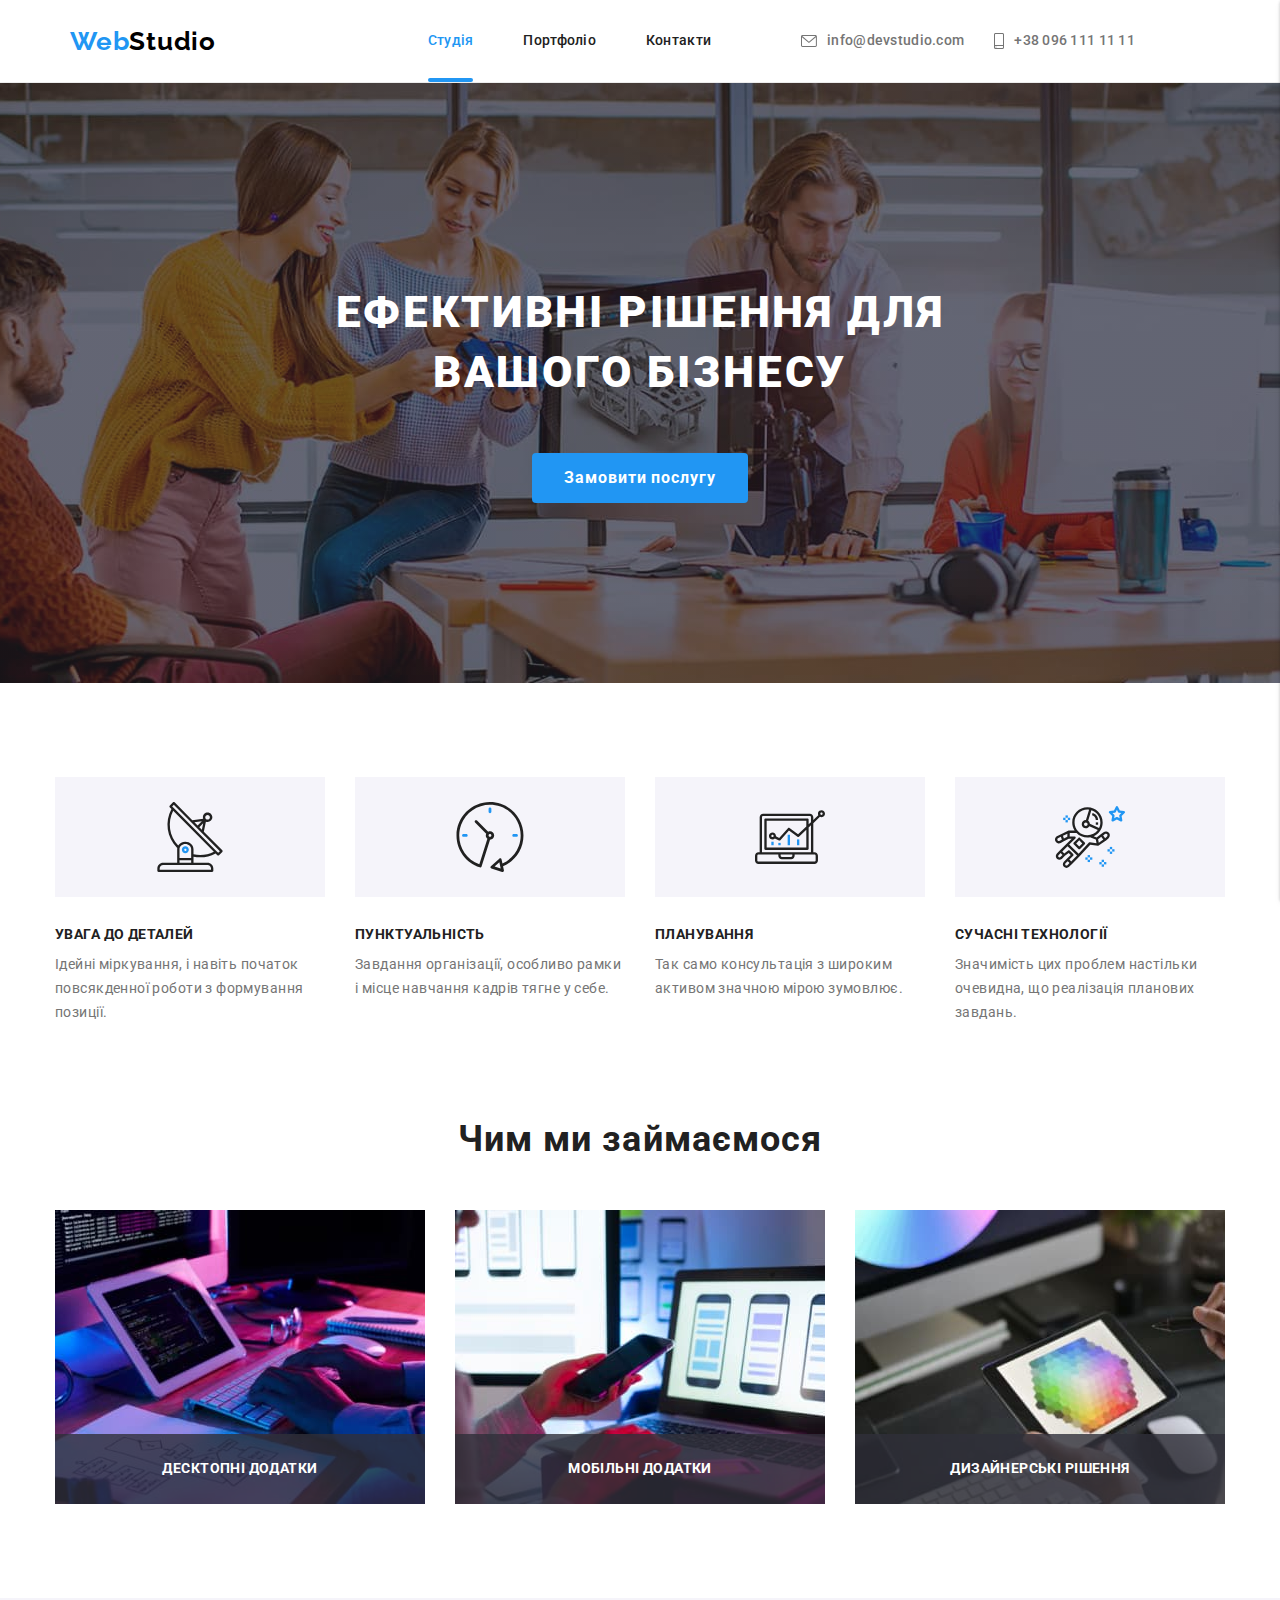
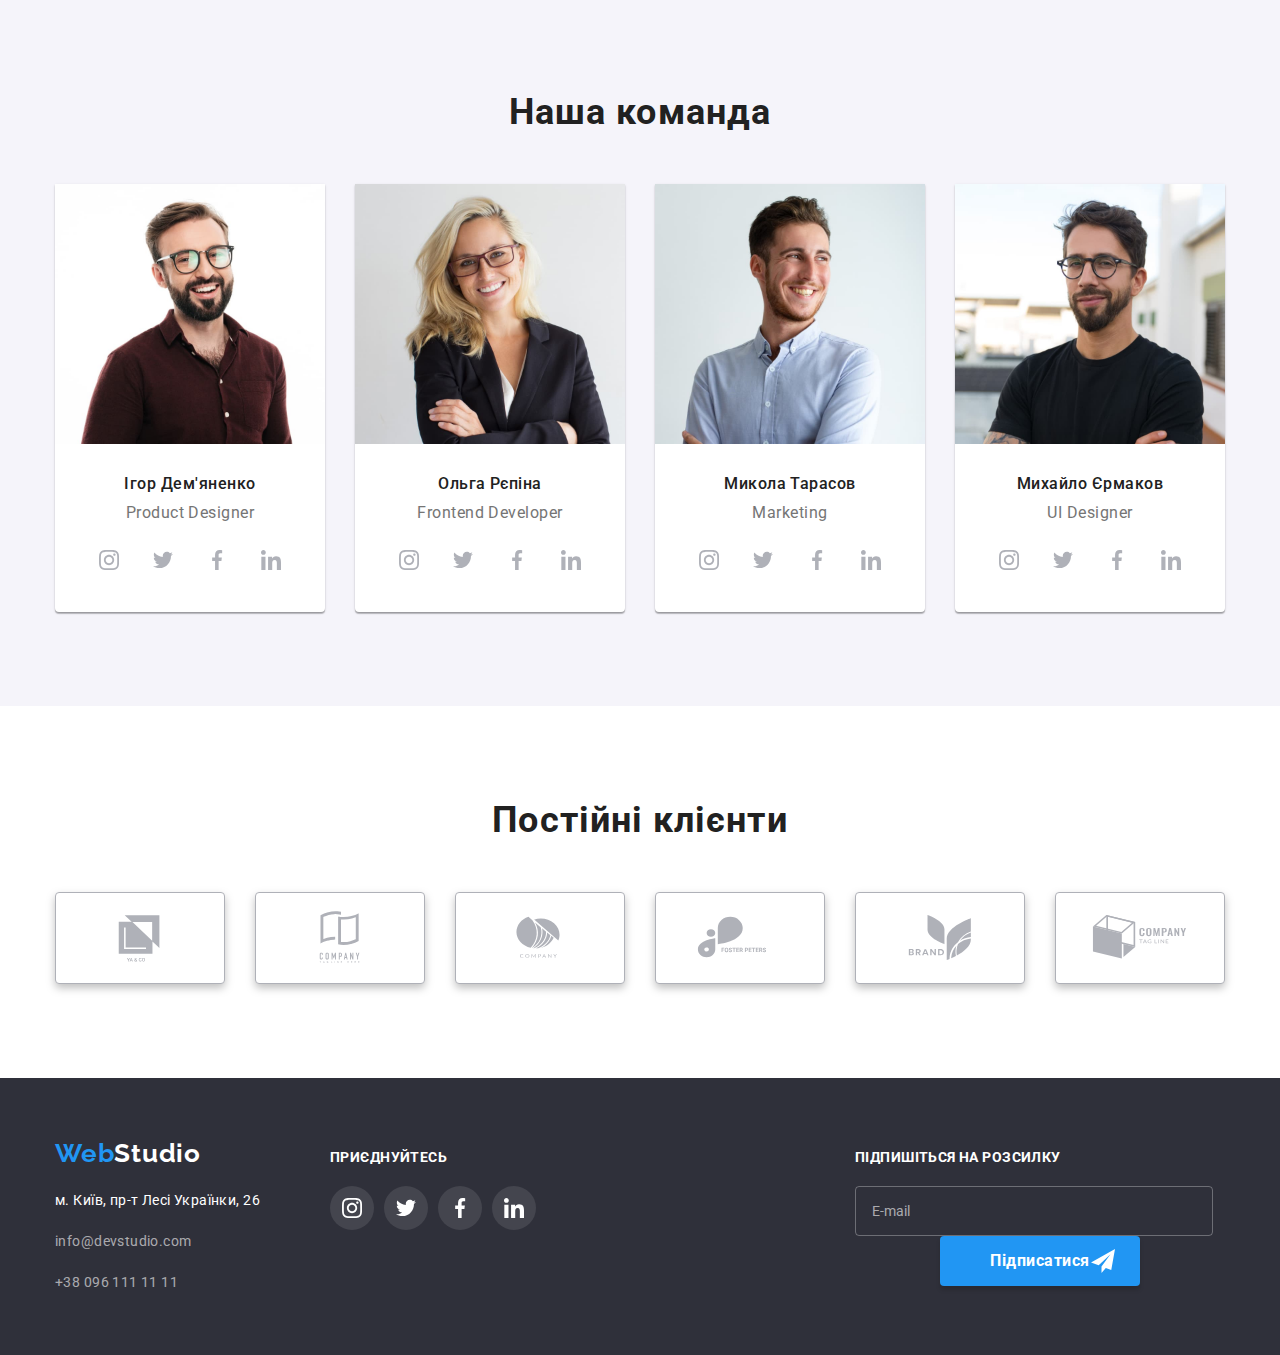
==== commit 63263cd0: "+" ====
--- a/index.html
+++ b/index.html
@@ -23,7 +23,10 @@
         <a class="logo header__logo link" href="./index.html">
           Web<span class="header__logo__color link">Studio</span>
         </a>
-        <button class="menu-open" type="button" data-menu-open >
+        <div class="header-page">
+          <button class="menu-open js-open-menu"
+        aria-expanded="false"
+        aria-controls="mobile-menu"  type="button" js-open-menu >
           <svg  class="menu-open-icon" width="24px" height="16px">
             <use href="./images/symbol-defs.svg#icon-menu"></use>
           </svg>
@@ -62,52 +65,54 @@
             >
           </li>
         </ul>
-      </div>
-      <div class="mob-menu is-hidden" data-menu>
-        <div class="content-menu">
-          <button class="menu-close"  type="button" data-menu-close>
-            <svg class="icon-close" width="19px" height="19px">
-              <use href="./images/symbol-defs.svg#icon-close-black"></use>
-            </svg>
-          </button>
-          <nav class="mob-menu-nav">
-            <ul class="menu-nav list">
-              <li class="menu-list">
-                <a class="menu-text link current" href="./index.html">Студія</a>
-              </li>
-              <li class="menu-list">
-                <a class=" menu-text link" href="./portfolio.html">Портфоліо</a>
-              </li>
-              <li class="menu-list">
-                <a class="menu-text link" href="">Контакти</a>
-              </li>
-            </ul>
-          </nav>
-          
-            <ul class="mob-contact list">
-            <li class="mob-menu-contact">
-              <a class="menu-contact link" href="mailto:info@devstudio.com">
-               
-                info@devstudio.com</a
-              >
-            </li>
-            <li class="mob-menu-contact">
-              <a class="menu-contact-tel link" href="tel:+380961111111">
-               
-                +38 096 111 11 11</a
-              >
-            </li>
-          </ul>
-          <ul class="menu-cos list" >
-          <li class="mob-cos"><a class="mob-link link" href="">Instagram</a></li>
-          <li class="mob-cos"><a class="mob-link link" href="">Twitter</a></li>
-          <li class="mob-cos"><a class="mob-link link" href="">Facebook</a> </li>
-          <li class="mob-cos"><a class="mob-link link" href="">LinkedIn</a> </li>
-        </ul>
-  
         </div>
         
       </div>
+      <div  class="mob-menu is-open js-menu-container" id="mobile-menu" >
+      
+        <button class="menu-close js-close-menu" type="button" >
+          <svg class="icon-close" width="19px" height="19px">
+            <use href="./images/symbol-defs.svg#icon-close-black"></use>
+          </svg>
+        </button>
+       
+          <ul class="menu-nav list">
+            <li class="menu-list">
+              <a class="menu-text link current" href="./index.html">Студія</a>
+            </li>
+            <li class="menu-list">
+              <a class=" menu-text link" href="./portfolio.html">Портфоліо</a>
+            </li>
+            <li class="menu-list">
+              <a class="menu-text link" href="">Контакти</a>
+            </li>
+          </ul>
+          <ul class="mob-contact list">
+          <li class="mob-menu-contact">
+            <a class="menu-contact link" href="mailto:info@devstudio.com">
+             
+              info@devstudio.com</a
+            >
+          </li>
+          <li class="mob-menu-contact">
+            <a class="menu-contact-tel link" href="tel:+380961111111">
+             
+              +38 096 111 11 11</a
+            >
+          </li>
+        </ul>
+        <ul class="menu-cos list" >
+        <li class="mob-cos"><a class="mob-link link" href="">Instagram</a></li>
+        <li class="mob-cos"><a class="mob-link link" href="">Twitter</a></li>
+        <li class="mob-cos"><a class="mob-link link" href="">Facebook</a> </li>
+        <li class="mob-cos"><a class="mob-link link" href="">LinkedIn</a> </li>
+      </ul>
+
+    
+      
+    
+       </div>
+         
     </header>
     <main>
       <section class="subject">
@@ -574,9 +579,9 @@
       </div>
     
     </footer>
-    <div class="backdrop is-hidden">
+    <div data-modal class="backdrop is-hidden">
       <div class="modal">
-        <button class="btn-close"  type="button">
+        <button class="btn-close" data-modal-close type="button">
           <svg class="icon-close" width="18px" height="18px">
             <use href="./images/symbol-defs.svg#icon-close-black"></use>
           </svg>
--- a/css/main.min.css
+++ b/css/main.min.css
@@ -1 +1 @@
-body{font-family:"Roboto",sans-serif;color:var(--main-text-color);background-color:var(--background-color);font-size:14px;letter-spacing:.03em}h1,h2,h3,h4,h5,h6,p{margin:0}img{display:block;width:100%;max-width:100%;height:auto}address{font-style:normal}button{display:block;cursor:pointer;border:none;border-radius:4px}.section{padding-top:60px;padding-bottom:60px}@media screen and (min-width: 1200px){.section{padding-top:94px;padding-bottom:94px}}html{box-sizing:border-box;margin:0;padding:0;list-style:none}*,*::before *::after{box-sizing:inherit}.list{list-style:none;padding:0;margin:0}.link{text-decoration:none}.conteiner-section{margin-top:32px;margin-bottom:32px;padding-left:15px;padding-right:15px;margin-bottom:0px}.visually-hidden{position:absolute;white-space:nowrap;width:1px;height:1px;overflow:hidden;border:0;padding:0;clip:rect(0 0 0 0);-webkit-clip-path:inset(50%);clip-path:inset(50%);margin:-1px}.conteiner{width:100%;padding-left:15px;padding-right:15px;margin:0 auto}@media screen and (min-width: 480px){.conteiner{width:480px}}@media screen and (min-width: 768px){.conteiner{width:768px}}@media screen and (min-width: 1200px){.conteiner{width:1200px}}:root{--main-text-color: #212121;--secondary-text-color: #ffffff;--ouwer-text-color: #757575;--acent-color: #2196f3;--contener-color: #eeeeee;--logo-color-text: #000000;--buttons-port-color: #f5f4fa;--footer-text-color: #rgba(255, 255, 255, 0.6);--background-footer-color: #2f303a;--background-section: #e5e5e5;--line-color: #ececec;--background-color: #FFFFFF;--icon-color: #afb1b8;--main-color: roboto, sans-serif}.header .conteiner{display:flex;align-items:center}.conteiner__nav{display:flex;align-items:center}.header__logo{padding:15px 15px}@media screen and (min-width: 1200px){.header__logo{margin-right:93px;margin-left:0}}.logo{font-family:"Raleway";font-style:normal;font-weight:700;font-size:24px;line-height:1.16;letter-spacing:.03em;color:var(--acent-color)}@media screen and (min-width: 1200px){.logo{font-weight:700;font-size:26px;line-height:1.19;letter-spacing:.03em}}.header__logo__color{font-family:"Raleway";font-style:normal;font-weight:700;font-size:24px;line-height:1.16;letter-spacing:.03em;color:#000}@media screen and (min-width: 1200px){.header__logo__color{font-weight:700;font-size:26px;line-height:1.19;letter-spacing:.03em}}.menu-open{display:inline-flex;margin-left:auto;background-color:rgba(0,0,0,0);color:currentColor;transition:fill 250ms cubic-bezier(0.4, 0, 0.2, 1)}.menu-open:hover,.menu-open:focus{fill:var(--acent-color)}@media screen and (min-width: 768px){.menu-open{display:none}}.menu__item{margin-right:50px}.menu__item:last-child{margin-right:0}.menu__list{display:none;margin-right:30px}@media screen and (min-width: 1200px){.menu__list{display:flex}}.menu__list:last-child{margin-right:0}.menu__link{transition:color 250ms cubic-bezier(0.4, 0, 0.2, 1)}.menu__link:hover,.menu__link:focus{color:var(--acent-color);cursor:pointer}.menu__link{padding:33px 0;display:block;font-weight:500;font-size:14px;line-height:1.14;letter-spacing:.02em;color:var(--main-text-color)}.menu__link.current{position:relative}.menu__link.current::after{content:"";position:absolute;bottom:0;width:100%;height:4px;display:block;background-color:var(--acent-color);border-radius:2px}.contakt__mail{padding:32px 0;display:flex;gap:10px;align-items:center;font-weight:500;font-size:14px;line-height:1.14;letter-spacing:.02em;color:var(--ouwer-text-color);transition:color 250ms cubic-bezier(0.4, 0, 0.2, 1)}.contakt__mail:hover,.contakt__mail:focus{color:var(--acent-color)}.contakt__tel{padding:32px 0;display:flex;gap:10px;font-weight:500;font-size:14px;line-height:1.14;letter-spacing:.02em;color:var(--ouwer-text-color);transition:color 250ms cubic-bezier(0.4, 0, 0.2, 1)}.contakt__tel:hover,.contakt__tel:focus{color:var(--acent-color)}.contakt{display:none;margin-left:auto}@media screen and (min-width: 1200px){.contakt{display:flex}}.contakt__icon{fill:currentColor}.contakt__mail:hover .contakt__icon,.contakt__mail:focus .contakt__icon{fill:var(--acent-color)}.contakt__tel:hover .contakt__icon,.contakt__tel:focus .contakt__icon{fill:var(--acent-color)}.contakt__mail .contakt__icon{transition:fill 250ms cubic-bezier(0.4, 0, 0.2, 1)}.contakt__tel .contakt__icon{transition:fill 250ms cubic-bezier(0.4, 0, 0.2, 1)}.subject{background-image:linear-gradient(rgba(47, 48, 58, 0.4), rgba(47, 48, 58, 0.4)),url(../images/hero-mob.jpg);background-color:var(--background-footer-color);height:400px;margin:0 auto;padding:118px 0px;background-repeat:no-repeat;background-position:center;background-size:cover;text-align:center}@media(min-device-pixel-ratio: 2),(-webkit-min-device-pixel-ratio: 2),(min-resolution: 192dpi),(min-resolution: 2dppx){.subject{background-image:linear-gradient(rgba(47, 48, 58, 0.4), rgba(47, 48, 58, 0.4)),url(../images/hero-mob-2x.jpg)}}@media screen and (min-width: 768px){.subject{background-image:linear-gradient(rgba(47, 48, 58, 0.4), rgba(47, 48, 58, 0.4)),url(../images/hero-tablet.jpg)}}@media screen and (min-width: 768px)and (min-device-pixel-ratio: 2),screen and (min-width: 768px)and (-webkit-min-device-pixel-ratio: 2),screen and (min-width: 768px)and (min-resolution: 192dpi),screen and (min-width: 768px)and (min-resolution: 2dppx){.subject{background-image:linear-gradient(rgba(47, 48, 58, 0.4), rgba(47, 48, 58, 0.4)),url(../images/hero-tablet-2x.jpg)}}@media screen and (min-width: 1200px){.subject{background-image:linear-gradient(rgba(47, 48, 58, 0.4), rgba(47, 48, 58, 0.4)),url(../images/hero-bg.jpg);padding:200px 0;max-width:1600px;height:600px;margin:0 auto}}@media screen and (min-width: 1200px)and (min-device-pixel-ratio: 2),screen and (min-width: 1200px)and (-webkit-min-device-pixel-ratio: 2),screen and (min-width: 1200px)and (min-resolution: 192dpi),screen and (min-width: 1200px)and (min-resolution: 2dppx){.subject{background-image:linear-gradient(rgba(47, 48, 58, 0.4), rgba(47, 48, 58, 0.4)),url(../images/hero-bg-2x.jpg)}}.hero__text{max-width:360px;margin:0 auto;margin-bottom:30px}@media screen and (min-width: 1200px){.hero__text{max-width:696px}}.content{font-weight:900;font-size:44px;line-height:1.36;letter-spacing:.06em;color:var(--secondary-text-color);text-transform:uppercase}@media screen and (max-width: 1199px){.content{font-weight:900;font-size:26px;line-height:1.62;letter-spacing:.06em}}.subject__btn{display:inline-block;border-radius:4px;padding:10px 32px;min-width:216px;text-align:center;margin-top:0px;align-items:center;border:none;font-family:"Roboto";font-weight:700;font-size:16px;line-height:1.88;letter-spacing:.06em;color:var(--secondary-text-color);background-color:var(--acent-color);cursor:pointer;transition:color 250ms cubic-bezier(0.4, 0, 0.2, 1),background-color 250ms cubic-bezier(0.4, 0, 0.2, 1)}.btn:hover,.btn:focus{background-color:#2196f3;color:var(--buttons-port-color)}.benefits__size{padding-top:60px;padding-bottom:60px}@media screen and (min-width: 1200px){.benefits__size{padding-top:94px;padding-bottom:94px}}.benefits__nav{display:flex;flex-wrap:wrap;gap:30px}.advantage{width:100%}@media screen and (min-width: 768px){.advantage{width:calc((100% - 30px)/2)}}@media screen and (min-width: 1200px){.advantage{width:calc((100% - 90px)/4)}}.advantage::before{display:flex;content:"";height:120px;background-color:var(--buttons-port-color);background-size:70px;background-repeat:no-repeat;background-position:center;margin-bottom:30px}.icon__antenna::before{background-image:url(../images/antenna.svg)}.icon__clok::before{background-image:url(../images/clock.svg)}.icon__diagram::before{background-image:url(../images/diagram.svg)}.icon__astronaut::before{background-image:url(../images/astronaut\ 1.svg)}.benefits__top{margin-bottom:10px;margin-top:0px;font-weight:700;font-size:14px;line-height:1.14;letter-spacing:.03em;text-transform:uppercase;color:var(--main-text-color)}@media screen and (max-width: 768px){.benefits__top{text-align:center}}.benefits__text{margin-top:0;margin-bottom:0;font-weight:400;font-size:14px;line-height:1.71;letter-spacing:.03em;color:var(--ouwer-text-color)}.desktop{padding-bottom:94px}@media screen and (max-width: 1200px){.desktop{display:none}}.img__desk{display:flex;gap:30px}.desk{font-weight:700;font-size:36px;line-height:1.16;letter-spacing:.03em;text-align:center;color:var(--main-text-color)}.desk__test{margin-top:0;margin-bottom:50px;padding-top:0}.product{position:relative}.product__text{height:70px;bottom:0;display:flex;justify-content:center;align-items:center;width:100%;position:absolute;font-weight:700;font-size:14px;line-height:1.14;letter-spacing:.03em;text-align:center;text-transform:uppercase;color:var(--secondary-text-color);background:rgba(47,48,58,.8)}.teem{background:#f5f4fa}.teem-desk-conteiner{margin-top:0;margin-bottom:50px}.img-conteiner{display:flex;flex-wrap:wrap;gap:30px}.teem-desk{text-align:center;margin-top:0;margin-bottom:50px;padding-top:0;font-weight:700;font-size:36px;line-height:1.16;letter-spacing:.03em;color:var(--main-text-color)}@media screen and (max-width: 1200px){.teem-desk{font-weight:700;font-size:28px;line-height:1.18;letter-spacing:.03em}}.list-teem{width:100%;background-color:var(--background-color);border-radius:0px 0px 4px 4px;box-shadow:0px 1px 3px rgba(0,0,0,.12),0px 1px 1px rgba(0,0,0,.14),0px 2px 1px rgba(0,0,0,.2)}@media screen and (min-width: 768px){.list-teem{width:calc((100% - 30px)/2)}}@media screen and (min-width: 1200px){.list-teem{width:calc((100% - 90px)/4)}}.teem-conteiner{padding-top:30px;padding-bottom:30px}.teem-subtitle{margin-top:0;margin-bottom:10px;text-align:center;font-weight:500;font-size:16px;line-height:1.19;letter-spacing:.03em;color:var(--main-text-color)}.teem-subtitle-text{margin-top:0;margin-bottom:0;text-align:center;font-weight:400;font-size:16px;line-height:1.19;letter-spacing:.03em;color:var(--ouwer-text-color)}.icon-nav{display:flex;gap:10px;margin-top:16px;justify-content:center}.soc-item-teem{width:44px;height:44px}.soc-link-teem{width:100%;height:100%;background-color:var(--background-color);border-radius:50%;display:flex;align-items:center;justify-content:center;color:var(--icon-color);transition:color 250ms cubic-bezier(0.4, 0, 0.2, 1),background-color 250ms cubic-bezier(0.4, 0, 0.2, 1)}.soc-link-teem:hover,.soc-link-teem:focus{background-color:var(--acent-color);color:var(--background-color)}.soc-teem-icon{fill:currentColor}.client-text{margin-bottom:50px;font-weight:700;font-size:28px;line-height:1.18;letter-spacing:.03em;text-align:center;color:var(--main-text-color)}@media screen and (min-width: 1200px){.client-text{font-weight:700;font-size:36px;line-height:1.16;letter-spacing:.03em}}.client-nav{display:flex;flex-wrap:wrap;gap:30px}@media screen and (min-width: 320px){.client-list{width:calc((100% - 30px)/2)}}@media screen and (min-width: 768px){.client-list{width:calc((100% - 60px)/3)}}@media screen and (min-width: 1200px){.client-list{width:calc((100% - 150px)/6)}}.icon-client{height:92px;border:1px solid #afb1b8;border-radius:4px;background:#fff;filter:drop-shadow(0px 4px 4px rgba(0, 0, 0, 0.25));display:flex;align-items:center;justify-content:center;fill:var(--icon-color);transition:fill 250ms cubic-bezier(0.4, 0, 0.2, 1),border 250ms cubic-bezier(0.4, 0, 0.2, 1)}.icon-client:hover,.icon-client:focus{border:1px solid var(--acent-color);fill:var(--acent-color)}.footer{background-color:var(--background-footer-color);padding:60px 0}@media screen and (max-width: 767px){.footer-conteiner{display:flex;flex-direction:column;align-items:center}}@media screen and (min-width: 768px){.footer-conteiner{display:flex;justify-content:center;align-items:baseline}}@media screen and (max-width: 1199px){.footer-conteiner{flex-wrap:wrap}}address{margin-top:20px}@media screen and (max-width: 1199px){address{margin-bottom:60px}}@media screen and (max-width: 1199px){.footer-logo{display:block;text-align:center}}.footer-logo-color{font-family:"Raleway";font-style:normal;font-weight:700;font-size:26px;line-height:1.19;letter-spacing:.03em;color:var(--secondary-text-color)}.footer-link-mail,.footer-link-tel{display:inline-block;margin-top:0;font-weight:400;font-size:14px;line-height:1.71;letter-spacing:.03em;font-style:normal;color:rgba(255,255,255,.6);transition:color 250ms cubic-bezier(0.4, 0, 0.2, 1)}.footer-link-mail:hover,.footer-link-mail:focus{color:var(--secondary-text-color);cursor:pointer}.footer-link-tel:hover,.footer-link-tel:focus{color:var(--secondary-text-color);cursor:pointer}.footer-list:not(:last-child){margin-bottom:8px}@media screen and (min-width: 1200px){.footer-list:not(:last-child){margin-bottom:9px}}.footer-link-addres{display:inline-block;margin-top:0px;font-weight:400;font-size:14px;line-height:1.71;letter-spacing:.03em;color:var(--secondary-text-color)}.footer-link-addres:hover,.footer-link-addres:focus{color:var(--secondary-text-color);cursor:pointer}@media screen and (min-width: 768px)and (max-width: 1199px){.footer-info{margin-right:165px}}@media screen and (min-width: 1200px){.footer-info{margin-right:70px}}.footer-items{display:flex;flex-direction:column;gap:8px}@media screen and (max-width: 1199px){.footer-items{align-items:center}}.footer-text{margin-bottom:20px;font-weight:700;font-size:14px;line-height:1.14;letter-spacing:.03em;text-transform:uppercase;color:var(--secondary-text-color)}@media screen and (max-width: 1199px){.footer-text{text-align:center}}@media screen and (max-width: 767px){.footer-wrap{margin-bottom:60px}}@media screen and (min-width: 1200px){.footer-wrap{margin-right:auto}}.footer-item{display:flex;gap:10px;padding:0;margin:0 0}.soc-link{width:44px;height:44px;background:rgba(255,255,255,.1);border-radius:50%;display:flex;align-items:center;justify-content:center;transition:background-color 250ms cubic-bezier(0.4, 0, 0.2, 1)}.soc-link:hover,.soc-link:focus{background-color:var(--acent-color)}.soc-link-icon{fill:var(--secondary-text-color)}.footer-row{display:flex;flex-wrap:wrap}@media screen and (max-width: 1199px){.footer-row{display:flex;flex-direction:column}}.input-emeil{width:450px;height:50px;padding:16px;border-radius:4px;border:1px solid rgba(255,255,255,.3);background-color:rgba(0,0,0,0);color:var(--secondary-text-color)}@media screen and (min-width: 480px){.input-emeil{width:450px}}@media screen and (max-width: 767px),(max-width: 1199px){.input-emeil{margin-bottom:20px}}@media screen and (min-width: 1200px){.input-emeil{margin-right:12px;margin-bottom:0;width:358px}}.input-emeil::-moz-placeholder{color:rgba(255,255,255,.6)}.input-emeil:-ms-input-placeholder{color:rgba(255,255,255,.6)}.input-emeil::placeholder{color:rgba(255,255,255,.6)}.btn-footer{width:200px;height:50px;font-weight:700;font-size:16px;line-height:1.88;letter-spacing:.03em;color:#fff;background:#2196f3;position:relative;box-shadow:0px 4px 4px rgba(0,0,0,.15);border-radius:4px;transition:color 250ms cubic-bezier(0.4, 0, 0.2, 1),background-color 250ms cubic-bezier(0.4, 0, 0.2, 1);text-align:center;margin:auto}.btn-footer:hover,.btn-footer:focus{color:var(--background-color);background-color:var(--acent-color)}.icon-btn{display:flex;position:absolute;top:50%;right:25px;transform:translateY(-50%);fill:var(--background-color)}.header{border-bottom:1px solid var(--line-color)}.portfolio-section{padding:94px 0}.portfolio-img{display:flex;flex-wrap:wrap;gap:30px}.conteiner-navigation{display:flex;align-items:center}.content{gap:8px;align-items:center;justify-content:center;margin-bottom:50px}.current{color:var(--acent-color)}.content-btn-item{padding:6px 22px;cursor:pointer;font-weight:500;font-size:16px;line-height:1.63;letter-spacing:.03em;color:#212121;border-radius:4px;background-color:var(--buttons-port-color);transition:color 250ms cubic-bezier(0.4, 0, 0.2, 1),background-color 250ms cubic-bezier(0.4, 0, 0.2, 1),box-shadow 250ms cubic-bezier(0.4, 0, 0.2, 1)}.content-btn-item:hover,.content-btn-item:focus{background-color:var(--acent-color);color:var(--background-color);box-shadow:0px 3px 1px rgba(0,0,0,.1),0px 1px 2px rgba(0,0,0,.08),0px 2px 2px rgba(0,0,0,.12)}.icon{display:inline-block;text-decoration:none;width:100%;transition:box-shadow 250ms cubic-bezier(0.4, 0, 0.2, 1)}.icon:hover,.icon:focus{box-shadow:0px 1px 1px rgba(0,0,0,.12),0px 4px 4px rgba(0,0,0,.06),1px 4px 6px rgba(0,0,0,.16)}.icon-portfolio{position:relative;overflow:hidden}.text-transform{position:absolute;top:0;left:0;padding:63px 24px;margin:0;height:100%;font-weight:400;font-size:18px;line-height:1.56;letter-spacing:.03em;color:var(--secondary-text-color);background:rgba(33,150,243,.9);transform:translateY(100%);transition:transform 250ms cubic-bezier(0.4, 0, 0.2, 1)}.icon:hover .text-transform,.icon:focus .text-transform{transform:translateY(0)}.project-icon{padding:20px 24px;box-sizing:border-box;border:1px solid #eee}.icon-text{margin-bottom:4px;font-weight:700;font-size:18px;line-height:2;letter-spacing:.06em;color:var(--main-text-color);margin-top:0}.icon-text-list{margin-top:0;margin-bottom:0;line-height:1.88;letter-spacing:.03em;color:var(--ouwer-text-color);font-size:16px}.backdrop{position:fixed;top:0;left:0;width:100%;height:100%;background:rgba(0,0,0,.2);opacity:1;transition:opacity 250ms cubic-bezier(0.4, 0, 0.2, 1),visibility 250ms cubic-bezier(0.4, 0, 0.2, 1)}.backdrop.is-hidden{opacity:0;pointer-events:none;visibility:hidden}.modal{width:450px;height:609px;background-color:var(--background-color);position:absolute;top:50%;left:50%;transform:translate(-50%, -50%) rotateX(0);transition:transform 250ms cubic-bezier(0.4, 0, 0.2, 1);padding:40px}@media screen and (min-width: 1200px){.modal{width:528px;height:581px}}.backdrop.is-hidden .modal{transform:translate(-50%, -50%) rotateX(90deg)}.btn-close{border:1px solid rgba(0,0,0,.1);background:var(--background-color);border-radius:50%;width:30px;height:30px;margin:0;color:var(--logo-color-text);display:flex;justify-content:center;align-items:center;position:absolute;top:8px;right:8px;transition:fill 250ms cubic-bezier(0.4, 0, 0.2, 1)}.btn-close:hover,.btn-close:focus+svg{fill:var(--acent-color)}.modal-text{font-style:normal;font-weight:700;font-size:20px;line-height:1.5;letter-spacing:.03em;text-align:center;margin-bottom:12px;color:#212121}@media screen and (min-width: 1200px){.modal-text{font-weight:700;font-size:20px;line-height:1.15;letter-spacing:.03em}}.modal-input{width:100%;height:40px;border:1px solid rgba(33,33,33,.2);border-radius:4px;padding-left:42px;outline:rgba(0,0,0,0);cursor:pointer;transition:border-color 250ms cubic-bezier(0.4, 0, 0.2, 1)}.modal-input:focus{border-color:var(--acent-color)}.icon-modal-input{position:absolute;left:12px;top:50%;transform:translateY(-50%);transition:fill 250ms cubic-bezier(0.4, 0, 0.2, 1)}.modal-input:focus+.icon-modal-input{fill:var(--acent-color)}.label-modal{margin-bottom:10px;display:block}.label-text{font-weight:400;font-size:12px;line-height:1.17;letter-spacing:.01em;color:#757575;display:block;margin-bottom:4px}.modal-icon{position:relative}.coment-wrap{margin-bottom:20px}.coment-text{width:100%;height:120px;border:1px solid rgba(33,33,33,.2);border-radius:4px;resize:none;padding:12px 16px;outline:rgba(0,0,0,0);cursor:pointer;transition:border-color 250ms cubic-bezier(0.4, 0, 0.2, 1)}.coment-text:focus{border-color:var(--acent-color)}.coment-text::-moz-placeholder{font-weight:400;font-size:12px;line-height:1.67;letter-spacing:.01em;color:rgba(117,117,117,.5)}.coment-text:-ms-input-placeholder{font-weight:400;font-size:12px;line-height:1.67;letter-spacing:.01em;color:rgba(117,117,117,.5)}.coment-text::placeholder{font-weight:400;font-size:12px;line-height:1.67;letter-spacing:.01em;color:rgba(117,117,117,.5)}.modal-check{text-align:center;margin-bottom:30px}.check-text{font-weight:400;font-size:12px;line-height:1.67;letter-spacing:.03em;display:flex;align-items:center;justify-content:center}@media screen and (min-width: 1200px){.check-text{font-weight:400;font-size:14px;line-height:1.71;letter-spacing:.03em;color:#757575}}.check-text span{width:16px;height:15px;border:2px solid var(--main-text-color);border-radius:2px;margin-right:7px;display:flex;align-items:center;justify-content:center;fill:rgba(0,0,0,0);transition:background-color 250ms cubic-bezier(0.4, 0, 0.2, 1),border-color 250ms cubic-bezier(0.4, 0, 0.2, 1),fill 250ms cubic-bezier(0.4, 0, 0.2, 1)}.input-check:checked+.check-text span{background-color:var(--acent-color);fill:var(--background-color);border-color:rgba(0,0,0,0)}.input-check:focus+.check-text span{border-color:var(--acent-color)}.check-text-link{font-weight:400;font-size:14px;line-height:1.71;letter-spacing:.03em;color:#2196f3;margin-left:5px}@media screen and (max-width: 768px){.check-text-link{font-weight:400;font-size:12px;line-height:1.67;letter-spacing:.03em}}.btn-modal{font-weight:400;font-size:16px;line-height:1.88;letter-spacing:.06em;width:200px;height:50px;margin:0 auto;align-items:center;text-align:center;color:var(--background-color);background:var(--acent-color);border-radius:4px;box-shadow:0px 4px 4px rgba(0,0,0,.15);transition:color 250ms cubic-bezier(0.4, 0, 0.2, 1),background-color 250ms cubic-bezier(0.4, 0, 0.2, 1);font-weight:700}.btn-modal:hover,.btn-modal:focus{color:var(--background-color);background-color:var(--acent-color)}.mob-menu{position:relative;width:100%;height:100%;position:fixed;top:0;padding-top:48px;padding-left:40px;padding-bottom:48px;z-index:1;background:#fff;box-shadow:0px 4px 8px rgba(0,0,0,.04),0px 2px 4px rgba(0,0,0,.08),0px 1px 3px rgba(0,0,0,.16)}@media screen and (min-width: 767px){.mob-menu{display:none}}.menu-close{background:var(--background-color);width:40px;height:40px;margin:0;color:var(--logo-color-text);display:flex;justify-content:center;align-items:center;position:absolute;top:10px;right:15px;transition:fill 250ms cubic-bezier(0.4, 0, 0.2, 1)}.menu-close:hover,.menu-close:focus{fill:var(--acent-color)}.mob-menu-nav{margin-bottom:302px;display:flex;align-items:center}.menu-nav{gap:50px;display:none}@media screen and (min-width: 768px){.menu-nav{display:flex;margin-left:88px}}@media screen and (min-width: 1200px){.menu-nav{margin-left:91px}}.menu-list:not(:last-child){margin-bottom:32px}.menu-text{font-weight:500;font-size:40px;line-height:1.18;letter-spacing:.02em;color:#212121}.current{color:var(--acent-color)}.mob-menu-contact:not(:last-child){margin-bottom:32px}.mob-contact{margin-bottom:64px;justify-content:center;margin-left:auto}@media screen and (min-width: 768px){.mob-contact{display:flex;flex-direction:column}}@media screen and (min-width: 1200px){.mob-contact{flex-direction:row;gap:30px}}.menu-contact{display:flex;align-items:center;font-weight:500;font-size:34px;line-height:1.18;letter-spacing:.02em;color:#757575;transition:color 250ms cubic-bezier(0.4, 0, 0.2, 1)}.menu-contact:hover,.menu-contact:focus{color:var(--acent-color)}.menu-contact-tel{font-weight:500;font-size:24px;line-height:1.16;letter-spacing:.02em;color:#757575;transition:color 250ms cubic-bezier(0.4, 0, 0.2, 1)}.menu-contact-tel:hover,.menu-contact-tel:focus{color:var(--acent-color)}.menu-cos{display:flex;margin-top:64px}@media screen and (max-width: 479px){.menu-cos{justify-content:flex-start;flex-wrap:wrap;-moz-column-gap:15px;column-gap:15px;row-gap:10px}}.mob-cos:not(:last-child)::after{content:"";margin:0 10px;width:1px;height:100%;border-left:1px solid rgba(33,33,33,.2);transform:rotate(90deg)}.mob-link{font-weight:500;font-size:18px;line-height:1.22;letter-spacing:.02em;color:#2196f3}/*# sourceMappingURL=main.min.css.map */+body{font-family:"Roboto",sans-serif;color:var(--main-text-color);background-color:var(--background-color);font-size:14px;letter-spacing:.03em}h1,h2,h3,h4,h5,h6,p{margin:0}img{display:block;width:100%;max-width:100%;height:auto}address{font-style:normal}button{display:block;cursor:pointer;border:none;border-radius:4px}.section{padding-top:60px;padding-bottom:60px}@media screen and (min-width: 1200px){.section{padding-top:94px;padding-bottom:94px}}html{box-sizing:border-box;margin:0;padding:0;list-style:none}*,*::before *::after{box-sizing:inherit}.list{list-style:none;padding:0;margin:0}.link{text-decoration:none}.conteiner-section{margin-top:32px;margin-bottom:32px;padding-left:15px;padding-right:15px;margin-bottom:0px}.visually-hidden{position:absolute;white-space:nowrap;width:1px;height:1px;overflow:hidden;border:0;padding:0;clip:rect(0 0 0 0);-webkit-clip-path:inset(50%);clip-path:inset(50%);margin:-1px}.conteiner{width:100%;padding-left:15px;padding-right:15px;margin:0 auto}@media screen and (min-width: 480px){.conteiner{width:480px}}@media screen and (min-width: 768px){.conteiner{width:768px}}@media screen and (min-width: 1200px){.conteiner{width:1200px}}:root{--main-text-color: #212121;--secondary-text-color: #ffffff;--ouwer-text-color: #757575;--acent-color: #2196f3;--contener-color: #eeeeee;--logo-color-text: #000000;--buttons-port-color: #f5f4fa;--footer-text-color: #rgba(255, 255, 255, 0.6);--background-footer-color: #2f303a;--background-section: #e5e5e5;--line-color: #ececec;--background-color: #FFFFFF;--icon-color: #afb1b8;--main-color: roboto, sans-serif}.header .conteiner{display:flex;align-items:center}.conteiner__nav{display:flex;align-items:center;margin-right:90px}@media screen and (max-width: 768px){.conteiner__nav{display:none}}.header__logo{padding:15px 15px;margin-right:93px}@media screen and (min-width: 1200px){.header__logo{margin-right:93px;margin-left:0}}.logo{font-family:"Raleway";font-style:normal;font-weight:700;font-size:24px;line-height:1.16;letter-spacing:.03em;color:var(--acent-color)}@media screen and (min-width: 1200px){.logo{font-weight:700;font-size:26px;line-height:1.19;letter-spacing:.03em}}.header__logo__color{font-family:"Raleway";font-style:normal;font-weight:700;font-size:24px;line-height:1.16;letter-spacing:.03em;color:#000}@media screen and (min-width: 1200px){.header__logo__color{font-weight:700;font-size:26px;line-height:1.19;letter-spacing:.03em}}.header .header-page{min-height:60px;display:flex;align-items:center;justify-content:flex-end;margin-left:auto}.menu-open{display:flex;margin:0;padding:0;background-color:rgba(0,0,0,0);color:currentColor;transition:fill 250ms cubic-bezier(0.4, 0, 0.2, 1)}.menu-open:hover,.menu-open:focus{fill:var(--acent-color)}@media screen and (min-width: 768px){.menu-open{display:none}}.menu__item{margin-right:50px}.menu__item:last-child{margin-right:0}.menu__list{margin-left:auto}.menu__list:last-child{margin-right:0}@media screen and (min-width: 1200px){.menu__list{display:flex;margin-right:30px}}.menu__link{transition:color 250ms cubic-bezier(0.4, 0, 0.2, 1)}.menu__link:hover,.menu__link:focus{color:var(--acent-color);cursor:pointer}.menu__link{padding:33px 0;display:block;font-weight:500;font-size:14px;line-height:1.14;letter-spacing:.02em;color:var(--main-text-color)}.menu__link.current{position:relative}.menu__link.current::after{content:"";position:absolute;bottom:0;width:100%;height:4px;display:block;background-color:var(--acent-color);border-radius:2px}.contakt{margin-left:auto;display:none}@media screen and (min-width: 768px){.contakt{display:block}}@media screen and (min-width: 1200px){.contakt{display:flex}}.contakt__mail{padding:32px 0;display:flex;gap:10px;align-items:center;font-weight:500;font-size:14px;line-height:1.14;letter-spacing:.02em;color:var(--ouwer-text-color);transition:color 250ms cubic-bezier(0.4, 0, 0.2, 1)}.contakt__mail:hover,.contakt__mail:focus{color:var(--acent-color)}@media screen and (max-width: 1200px){.contakt__mail{padding:21px 0 0;margin-bottom:10px}}.contakt__tel{padding:32px 0;display:flex;gap:10px;font-weight:500;font-size:14px;line-height:1.14;letter-spacing:.02em;color:var(--ouwer-text-color);transition:color 250ms cubic-bezier(0.4, 0, 0.2, 1)}@media screen and (max-width: 1200px){.contakt__tel{padding:0 0 21px 0}}.contakt__tel:hover,.contakt__tel:focus{color:var(--acent-color)}.contakt__icon{fill:currentColor}.contakt__mail:hover .contakt__icon,.contakt__mail:focus .contakt__icon{fill:var(--acent-color)}.contakt__tel:hover .contakt__icon,.contakt__tel:focus .contakt__icon{fill:var(--acent-color)}.contakt__mail .contakt__icon{transition:fill 250ms cubic-bezier(0.4, 0, 0.2, 1)}.contakt__tel .contakt__icon{transition:fill 250ms cubic-bezier(0.4, 0, 0.2, 1)}.subject{max-width:1600px;background-image:linear-gradient(rgba(47, 48, 58, 0.4), rgba(47, 48, 58, 0.4)),url(../images/hero-mob.jpg);background-color:var(--background-footer-color);height:400px;margin:0 auto;padding:118px 0px;background-repeat:no-repeat;background-position:center;background-size:cover;text-align:center}@media(min-device-pixel-ratio: 2),(-webkit-min-device-pixel-ratio: 2),(min-resolution: 192dpi),(min-resolution: 2dppx){.subject{background-image:linear-gradient(rgba(47, 48, 58, 0.4), rgba(47, 48, 58, 0.4)),url(../images/hero-mob-2x.jpg)}}@media screen and (min-width: 768px){.subject{background-image:linear-gradient(rgba(47, 48, 58, 0.4), rgba(47, 48, 58, 0.4)),url(../images/hero-tablet.jpg)}}@media screen and (min-width: 768px)and (min-device-pixel-ratio: 2),screen and (min-width: 768px)and (-webkit-min-device-pixel-ratio: 2),screen and (min-width: 768px)and (min-resolution: 192dpi),screen and (min-width: 768px)and (min-resolution: 2dppx){.subject{background-image:linear-gradient(rgba(47, 48, 58, 0.4), rgba(47, 48, 58, 0.4)),url(../images/hero-tablet-2x.jpg)}}@media screen and (min-width: 1200px){.subject{background-image:linear-gradient(rgba(47, 48, 58, 0.4), rgba(47, 48, 58, 0.4)),url(../images/hero-bg.jpg);padding:200px 0;max-width:1600px;height:600px;margin:0 auto}}@media screen and (min-width: 1200px)and (min-device-pixel-ratio: 2),screen and (min-width: 1200px)and (-webkit-min-device-pixel-ratio: 2),screen and (min-width: 1200px)and (min-resolution: 192dpi),screen and (min-width: 1200px)and (min-resolution: 2dppx){.subject{background-image:linear-gradient(rgba(47, 48, 58, 0.4), rgba(47, 48, 58, 0.4)),url(../images/hero-bg-2x.jpg)}}.hero__text{max-width:360px;margin:0 auto;margin-bottom:30px}@media screen and (min-width: 1200px){.hero__text{max-width:696px}}.content{font-weight:900;font-size:44px;line-height:1.36;letter-spacing:.06em;color:var(--secondary-text-color);text-transform:uppercase}@media screen and (max-width: 1199px){.content{font-weight:900;font-size:26px;line-height:1.62;letter-spacing:.06em}}.subject__btn{display:inline-block;border-radius:4px;padding:10px 32px;min-width:216px;text-align:center;margin-top:0px;align-items:center;border:none;font-family:"Roboto";font-weight:700;font-size:16px;line-height:1.88;letter-spacing:.06em;color:var(--secondary-text-color);background-color:var(--acent-color);cursor:pointer;transition:color 250ms cubic-bezier(0.4, 0, 0.2, 1),background-color 250ms cubic-bezier(0.4, 0, 0.2, 1)}.btn:hover,.btn:focus{background-color:#2196f3;color:var(--buttons-port-color)}.benefits__size{padding-top:60px;padding-bottom:60px}@media screen and (min-width: 1200px){.benefits__size{padding-top:94px;padding-bottom:94px}}.benefits__nav{display:flex;flex-wrap:wrap;gap:30px}.advantage{width:100%}@media screen and (min-width: 768px){.advantage{width:calc((100% - 30px)/2)}}@media screen and (min-width: 1200px){.advantage{width:calc((100% - 90px)/4)}}.advantage::before{display:flex;content:"";height:120px;background-color:var(--buttons-port-color);background-size:70px;background-repeat:no-repeat;background-position:center;margin-bottom:30px}.icon__antenna::before{background-image:url(../images/antenna.svg)}.icon__clok::before{background-image:url(../images/clock.svg)}.icon__diagram::before{background-image:url(../images/diagram.svg)}.icon__astronaut::before{background-image:url(../images/astronaut\ 1.svg)}.benefits__top{margin-bottom:10px;margin-top:0px;font-weight:700;font-size:14px;line-height:1.14;letter-spacing:.03em;text-transform:uppercase;color:var(--main-text-color)}@media screen and (max-width: 479px){.benefits__top{text-align:center}}.benefits__text{margin-top:0;margin-bottom:0;font-weight:400;font-size:14px;line-height:1.71;letter-spacing:.03em;color:var(--ouwer-text-color)}.desktop{padding-bottom:94px}@media screen and (max-width: 1200px){.desktop{display:none}}.img__desk{display:flex;gap:30px}.desk{font-weight:700;font-size:36px;line-height:1.16;letter-spacing:.03em;text-align:center;color:var(--main-text-color)}.desk__test{margin-top:0;margin-bottom:50px;padding-top:0}.product{position:relative}.product__text{height:70px;bottom:0;display:flex;justify-content:center;align-items:center;width:100%;position:absolute;font-weight:700;font-size:14px;line-height:1.14;letter-spacing:.03em;text-align:center;text-transform:uppercase;color:var(--secondary-text-color);background:rgba(47,48,58,.8)}.teem{background:#f5f4fa}.teem-desk-conteiner{margin-top:0;margin-bottom:50px}.img-conteiner{display:flex;flex-wrap:wrap;gap:30px}.teem-desk{text-align:center;margin-top:0;margin-bottom:50px;padding-top:0;font-weight:700;font-size:36px;line-height:1.16;letter-spacing:.03em;color:var(--main-text-color)}@media screen and (max-width: 1200px){.teem-desk{font-weight:700;font-size:28px;line-height:1.18;letter-spacing:.03em}}.list-teem{width:100%;background-color:var(--background-color);border-radius:0px 0px 4px 4px;box-shadow:0px 1px 3px rgba(0,0,0,.12),0px 1px 1px rgba(0,0,0,.14),0px 2px 1px rgba(0,0,0,.2)}@media screen and (min-width: 768px){.list-teem{width:calc((100% - 30px)/2)}}@media screen and (min-width: 1200px){.list-teem{width:calc((100% - 90px)/4)}}.teem-conteiner{padding-top:30px;padding-bottom:30px}.teem-subtitle{margin-top:0;margin-bottom:10px;text-align:center;font-weight:500;font-size:16px;line-height:1.19;letter-spacing:.03em;color:var(--main-text-color)}.teem-subtitle-text{margin-top:0;margin-bottom:0;text-align:center;font-weight:400;font-size:16px;line-height:1.19;letter-spacing:.03em;color:var(--ouwer-text-color)}.icon-nav{display:flex;gap:10px;margin-top:16px;justify-content:center}.soc-item-teem{width:44px;height:44px}.soc-link-teem{width:100%;height:100%;background-color:var(--background-color);border-radius:50%;display:flex;align-items:center;justify-content:center;color:var(--icon-color);transition:color 250ms cubic-bezier(0.4, 0, 0.2, 1),background-color 250ms cubic-bezier(0.4, 0, 0.2, 1)}.soc-link-teem:hover,.soc-link-teem:focus{background-color:var(--acent-color);color:var(--background-color)}.soc-teem-icon{fill:currentColor}.client-text{margin-bottom:50px;font-weight:700;font-size:28px;line-height:1.18;letter-spacing:.03em;text-align:center;color:var(--main-text-color)}@media screen and (min-width: 1200px){.client-text{font-weight:700;font-size:36px;line-height:1.16;letter-spacing:.03em}}.client-nav{display:flex;flex-wrap:wrap;gap:30px}@media screen and (min-width: 320px){.client-list{width:calc((100% - 30px)/2)}}@media screen and (min-width: 768px){.client-list{width:calc((100% - 60px)/3)}}@media screen and (min-width: 1200px){.client-list{width:calc((100% - 150px)/6)}}.icon-client{height:92px;border:1px solid #afb1b8;border-radius:4px;background:#fff;filter:drop-shadow(0px 4px 4px rgba(0, 0, 0, 0.25));display:flex;align-items:center;justify-content:center;fill:var(--icon-color);transition:fill 250ms cubic-bezier(0.4, 0, 0.2, 1),border 250ms cubic-bezier(0.4, 0, 0.2, 1)}.icon-client:hover,.icon-client:focus{border:1px solid var(--acent-color);fill:var(--acent-color)}.footer{background-color:var(--background-footer-color);padding:60px 0}@media screen and (min-width: 768px){.footer-conteiner{display:flex;justify-content:center;align-items:baseline}}@media screen and (max-width: 1199px){.footer-conteiner{flex-wrap:wrap}}address{margin-top:20px}@media screen and (max-width: 1199px){address{margin-bottom:60px}}@media screen and (max-width: 1199px){.footer-logo{display:block;text-align:center}}.footer-logo-color{font-family:"Raleway";font-style:normal;font-weight:700;font-size:26px;line-height:1.19;letter-spacing:.03em;color:var(--secondary-text-color)}.footer-link-mail,.footer-link-tel{display:inline-block;margin-top:0;font-weight:400;font-size:14px;line-height:1.71;letter-spacing:.03em;font-style:normal;color:rgba(255,255,255,.6);transition:color 250ms cubic-bezier(0.4, 0, 0.2, 1)}.footer-link-mail:hover,.footer-link-mail:focus{color:var(--secondary-text-color);cursor:pointer}.footer-link-tel:hover,.footer-link-tel:focus{color:var(--secondary-text-color);cursor:pointer}.footer-list:not(:last-child){margin-bottom:8px}@media screen and (min-width: 1200px){.footer-list:not(:last-child){margin-bottom:9px}}.footer-link-addres{display:inline-block;margin-top:0px;font-weight:400;font-size:14px;line-height:1.71;letter-spacing:.03em;color:var(--secondary-text-color)}.footer-link-addres:hover,.footer-link-addres:focus{color:var(--secondary-text-color);cursor:pointer}@media screen and (min-width: 768px)and (max-width: 1199px){.footer-info{margin-right:165px}}@media screen and (min-width: 1200px){.footer-info{margin-right:70px}}.footer-items{display:flex;flex-direction:column;gap:8px}@media screen and (max-width: 1199px){.footer-items{align-items:center}}.footer-text{margin-bottom:20px;font-weight:700;font-size:14px;line-height:1.14;letter-spacing:.03em;text-transform:uppercase;color:var(--secondary-text-color)}@media screen and (max-width: 1199px){.footer-text{text-align:center}}@media screen and (max-width: 767px){.footer-wrap{margin-bottom:60px}}@media screen and (min-width: 1200px){.footer-wrap{margin-right:auto}}.footer-item{display:flex;justify-content:center;gap:10px;padding:0;margin:0 0}.soc-link{width:44px;height:44px;background:rgba(255,255,255,.1);border-radius:50%;display:flex;align-items:center;justify-content:center;transition:background-color 250ms cubic-bezier(0.4, 0, 0.2, 1)}.soc-link:hover,.soc-link:focus{background-color:var(--acent-color)}.soc-link-icon{fill:var(--secondary-text-color)}.input-emeil{width:100%;max-width:450px;height:50px;padding:16px;border-radius:4px;border:1px solid rgba(255,255,255,.3);background-color:rgba(0,0,0,0);color:var(--secondary-text-color)}@media screen and (min-width: 480px){.input-emeil{width:450px}}@media screen and (max-width: 767px),(max-width: 1199px){.input-emeil{margin-bottom:20px}}@media screen and (min-width: 1200px){.input-emeil{margin-right:12px;margin-bottom:0;width:358px}}.input-emeil::-moz-placeholder{color:rgba(255,255,255,.6)}.input-emeil:-ms-input-placeholder{color:rgba(255,255,255,.6)}.input-emeil::placeholder{color:rgba(255,255,255,.6)}.btn-footer{width:200px;height:50px;font-weight:700;font-size:16px;line-height:1.88;letter-spacing:.03em;color:#fff;background:#2196f3;position:relative;box-shadow:0px 4px 4px rgba(0,0,0,.15);border-radius:4px;transition:color 250ms cubic-bezier(0.4, 0, 0.2, 1),background-color 250ms cubic-bezier(0.4, 0, 0.2, 1);text-align:center;margin:auto}.btn-footer:hover,.btn-footer:focus{color:var(--background-color);background-color:var(--acent-color)}.icon-btn{display:flex;position:absolute;top:50%;right:25px;transform:translateY(-50%);fill:var(--background-color)}.header{border-bottom:1px solid var(--line-color)}.portfolio-section{padding:94px 0}.portfolio-img{display:flex;flex-wrap:wrap;gap:30px}.conteiner-navigation{display:flex;align-items:center}.content{gap:8px;align-items:center;justify-content:center;margin-bottom:50px}.current{color:var(--acent-color)}.content-btn-item{padding:6px 22px;cursor:pointer;font-weight:500;font-size:16px;line-height:1.63;letter-spacing:.03em;color:#212121;border-radius:4px;background-color:var(--buttons-port-color);transition:color 250ms cubic-bezier(0.4, 0, 0.2, 1),background-color 250ms cubic-bezier(0.4, 0, 0.2, 1),box-shadow 250ms cubic-bezier(0.4, 0, 0.2, 1)}.content-btn-item:hover,.content-btn-item:focus{background-color:var(--acent-color);color:var(--background-color);box-shadow:0px 3px 1px rgba(0,0,0,.1),0px 1px 2px rgba(0,0,0,.08),0px 2px 2px rgba(0,0,0,.12)}.icon{display:inline-block;text-decoration:none;width:100%;transition:box-shadow 250ms cubic-bezier(0.4, 0, 0.2, 1)}.icon:hover,.icon:focus{box-shadow:0px 1px 1px rgba(0,0,0,.12),0px 4px 4px rgba(0,0,0,.06),1px 4px 6px rgba(0,0,0,.16)}.icon-portfolio{position:relative;overflow:hidden}.text-transform{position:absolute;top:0;left:0;padding:63px 24px;margin:0;height:100%;font-weight:400;font-size:18px;line-height:1.56;letter-spacing:.03em;color:var(--secondary-text-color);background:rgba(33,150,243,.9);transform:translateY(100%);transition:transform 250ms cubic-bezier(0.4, 0, 0.2, 1)}.icon:hover .text-transform,.icon:focus .text-transform{transform:translateY(0)}.project-icon{padding:20px 24px;box-sizing:border-box;border:1px solid #eee}.icon-text{margin-bottom:4px;font-weight:700;font-size:18px;line-height:2;letter-spacing:.06em;color:var(--main-text-color);margin-top:0}.icon-text-list{margin-top:0;margin-bottom:0;line-height:1.88;letter-spacing:.03em;color:var(--ouwer-text-color);font-size:16px}.backdrop{position:fixed;top:0;left:0;width:100%;height:100%;background:rgba(0,0,0,.2);opacity:1;transition:opacity 250ms cubic-bezier(0.4, 0, 0.2, 1),visibility 250ms cubic-bezier(0.4, 0, 0.2, 1)}.backdrop.is-hidden{opacity:0;pointer-events:none;visibility:hidden}.modal{width:95%;max-width:450px;height:95%;max-height:609px;background-color:var(--background-color);position:absolute;top:50%;left:50%;transform:translate(-50%, -50%) rotateX(0);transition:transform 250ms cubic-bezier(0.4, 0, 0.2, 1);padding:40px}@media screen and (max-width: 1199px){.modal{overflow:scroll}}@media screen and (min-width: 1200px){.modal{max-width:528px;max-height:581px}}.backdrop.is-hidden .modal{transform:translate(-50%, -50%) rotateX(90deg)}.btn-close{border:1px solid rgba(0,0,0,.1);background:var(--background-color);border-radius:50%;width:30px;height:30px;margin:0;color:var(--logo-color-text);display:flex;justify-content:center;align-items:center;position:absolute;top:8px;right:8px;transition:fill 250ms cubic-bezier(0.4, 0, 0.2, 1)}.btn-close:hover,.btn-close:focus+svg{fill:var(--acent-color)}.modal-text{font-style:normal;font-weight:700;font-size:20px;line-height:1.5;letter-spacing:.03em;text-align:center;margin-bottom:12px;color:#212121}@media screen and (min-width: 1200px){.modal-text{font-weight:700;font-size:20px;line-height:1.15;letter-spacing:.03em}}.modal-input{width:100%;height:40px;border:1px solid rgba(33,33,33,.2);border-radius:4px;padding-left:42px;outline:rgba(0,0,0,0);cursor:pointer;transition:border-color 250ms cubic-bezier(0.4, 0, 0.2, 1)}.modal-input:focus{border-color:var(--acent-color)}.icon-modal-input{position:absolute;left:12px;top:50%;transform:translateY(-50%);transition:fill 250ms cubic-bezier(0.4, 0, 0.2, 1)}.modal-input:focus+.icon-modal-input{fill:var(--acent-color)}.label-modal{margin-bottom:10px;display:block}.label-text{font-weight:400;font-size:12px;line-height:1.17;letter-spacing:.01em;color:#757575;display:block;margin-bottom:4px}.modal-icon{position:relative}.coment-wrap{margin-bottom:20px}.coment-text{width:100%;height:120px;border:1px solid rgba(33,33,33,.2);border-radius:4px;resize:none;padding:12px 16px;outline:rgba(0,0,0,0);cursor:pointer;transition:border-color 250ms cubic-bezier(0.4, 0, 0.2, 1)}.coment-text:focus{border-color:var(--acent-color)}.coment-text::-moz-placeholder{font-weight:400;font-size:12px;line-height:1.67;letter-spacing:.01em;color:rgba(117,117,117,.5)}.coment-text:-ms-input-placeholder{font-weight:400;font-size:12px;line-height:1.67;letter-spacing:.01em;color:rgba(117,117,117,.5)}.coment-text::placeholder{font-weight:400;font-size:12px;line-height:1.67;letter-spacing:.01em;color:rgba(117,117,117,.5)}.modal-check{text-align:center;margin-bottom:30px}.check-text{font-weight:400;font-size:12px;line-height:1.67;letter-spacing:.03em;display:flex;align-items:center;justify-content:center}@media screen and (min-width: 1200px){.check-text{font-weight:400;font-size:14px;line-height:1.71;letter-spacing:.03em;color:#757575}}.check-text span{width:16px;height:15px;border:2px solid var(--main-text-color);border-radius:2px;margin-right:7px;display:flex;align-items:center;justify-content:center;fill:rgba(0,0,0,0);transition:background-color 250ms cubic-bezier(0.4, 0, 0.2, 1),border-color 250ms cubic-bezier(0.4, 0, 0.2, 1),fill 250ms cubic-bezier(0.4, 0, 0.2, 1)}.input-check:checked+.check-text span{background-color:var(--acent-color);fill:var(--background-color);border-color:rgba(0,0,0,0)}.input-check:focus+.check-text span{border-color:var(--acent-color)}.check-text-link{font-weight:400;font-size:14px;line-height:1.71;letter-spacing:.03em;color:#2196f3;margin-left:5px}@media screen and (max-width: 768px){.check-text-link{font-weight:400;font-size:12px;line-height:1.67;letter-spacing:.03em}}.btn-modal{font-weight:400;font-size:16px;line-height:1.88;letter-spacing:.06em;width:200px;height:50px;margin:0 auto;align-items:center;text-align:center;color:var(--background-color);background:var(--acent-color);border-radius:4px;box-shadow:0px 4px 4px rgba(0,0,0,.15);transition:color 250ms cubic-bezier(0.4, 0, 0.2, 1),background-color 250ms cubic-bezier(0.4, 0, 0.2, 1);font-weight:700}.btn-modal:hover,.btn-modal:focus{color:var(--background-color);background-color:var(--acent-color)}.mob-menu{width:100vw;height:100vh;position:fixed;top:0;left:0;padding-top:48px;padding-left:40px;padding-bottom:48px;overflow:scroll;z-index:999;background:#fff;box-shadow:0px 4px 8px rgba(0,0,0,.04),0px 2px 4px rgba(0,0,0,.08),0px 1px 3px rgba(0,0,0,.16);transform:translateX(100%);transition:250ms cubic-bezier(0.4, 0, 0.2, 1)}.mob-menu.is-open{transform:translateX(0)}.mob-menu .menu-close{position:absolute;top:10px;right:15px;color:var(--logo-color-text)}.mob-menu-nav{min-width:320px;max-width:1170px;margin-left:auto;margin-right:auto}.menu-close{background:var(--background-color);width:40px;height:40px;margin:0;color:var(--logo-color-text);display:flex;justify-content:center;align-items:center;position:absolute;top:10px;right:15px;cursor:pointer;transition:fill 250ms cubic-bezier(0.4, 0, 0.2, 1)}@media screen and (min-width: 768px){.menu-close{display:none}}.menu-close:hover,.menu-close:focus{fill:var(--acent-color)}.mob-menu-nav{margin-bottom:302px;display:flex;align-items:center;padding:0;margin:0;gap:50px}@media screen and (max-width: 767px){.mob-menu-nav{display:none;margin-left:88px}}.menu-nav{display:flex;padding:0;margin:0;list-style:none}@media(max-width: 767px){.menu{display:none}}.menu-list:not(:last-child){margin-bottom:32px}.menu-text{font-weight:500;font-size:40px;line-height:1.18;letter-spacing:.02em;color:#212121}.current{color:var(--acent-color)}.mob-menu-contact:not(:last-child){margin-bottom:32px}.mob-contact{margin-bottom:64px;justify-content:center;margin-left:auto}@media screen and (min-width: 768px){.mob-contact{display:flex;flex-direction:column}}@media screen and (min-width: 1200px){.mob-contact{flex-direction:row;gap:30px}}.menu-contact{display:flex;align-items:center;font-weight:500;font-size:34px;line-height:1.18;letter-spacing:.02em;color:#757575;transition:color 250ms cubic-bezier(0.4, 0, 0.2, 1)}.menu-contact:hover,.menu-contact:focus{color:var(--acent-color)}.menu-contact-tel{font-weight:500;font-size:24px;line-height:1.16;letter-spacing:.02em;color:#757575;transition:color 250ms cubic-bezier(0.4, 0, 0.2, 1)}.menu-contact-tel:hover,.menu-contact-tel:focus{color:var(--acent-color)}.menu-cos{display:flex;margin-top:64px}@media screen and (max-width: 479px){.menu-cos{justify-content:flex-start;flex-wrap:wrap;-moz-column-gap:15px;column-gap:15px;row-gap:10px}}.mob-cos:not(:last-child)::after{content:"";margin:0 10px;width:1px;height:100%;border-left:1px solid rgba(33,33,33,.2);transform:rotate(90deg)}.mob-link{font-weight:500;font-size:18px;line-height:1.22;letter-spacing:.02em;color:#2196f3}/*# sourceMappingURL=main.min.css.map */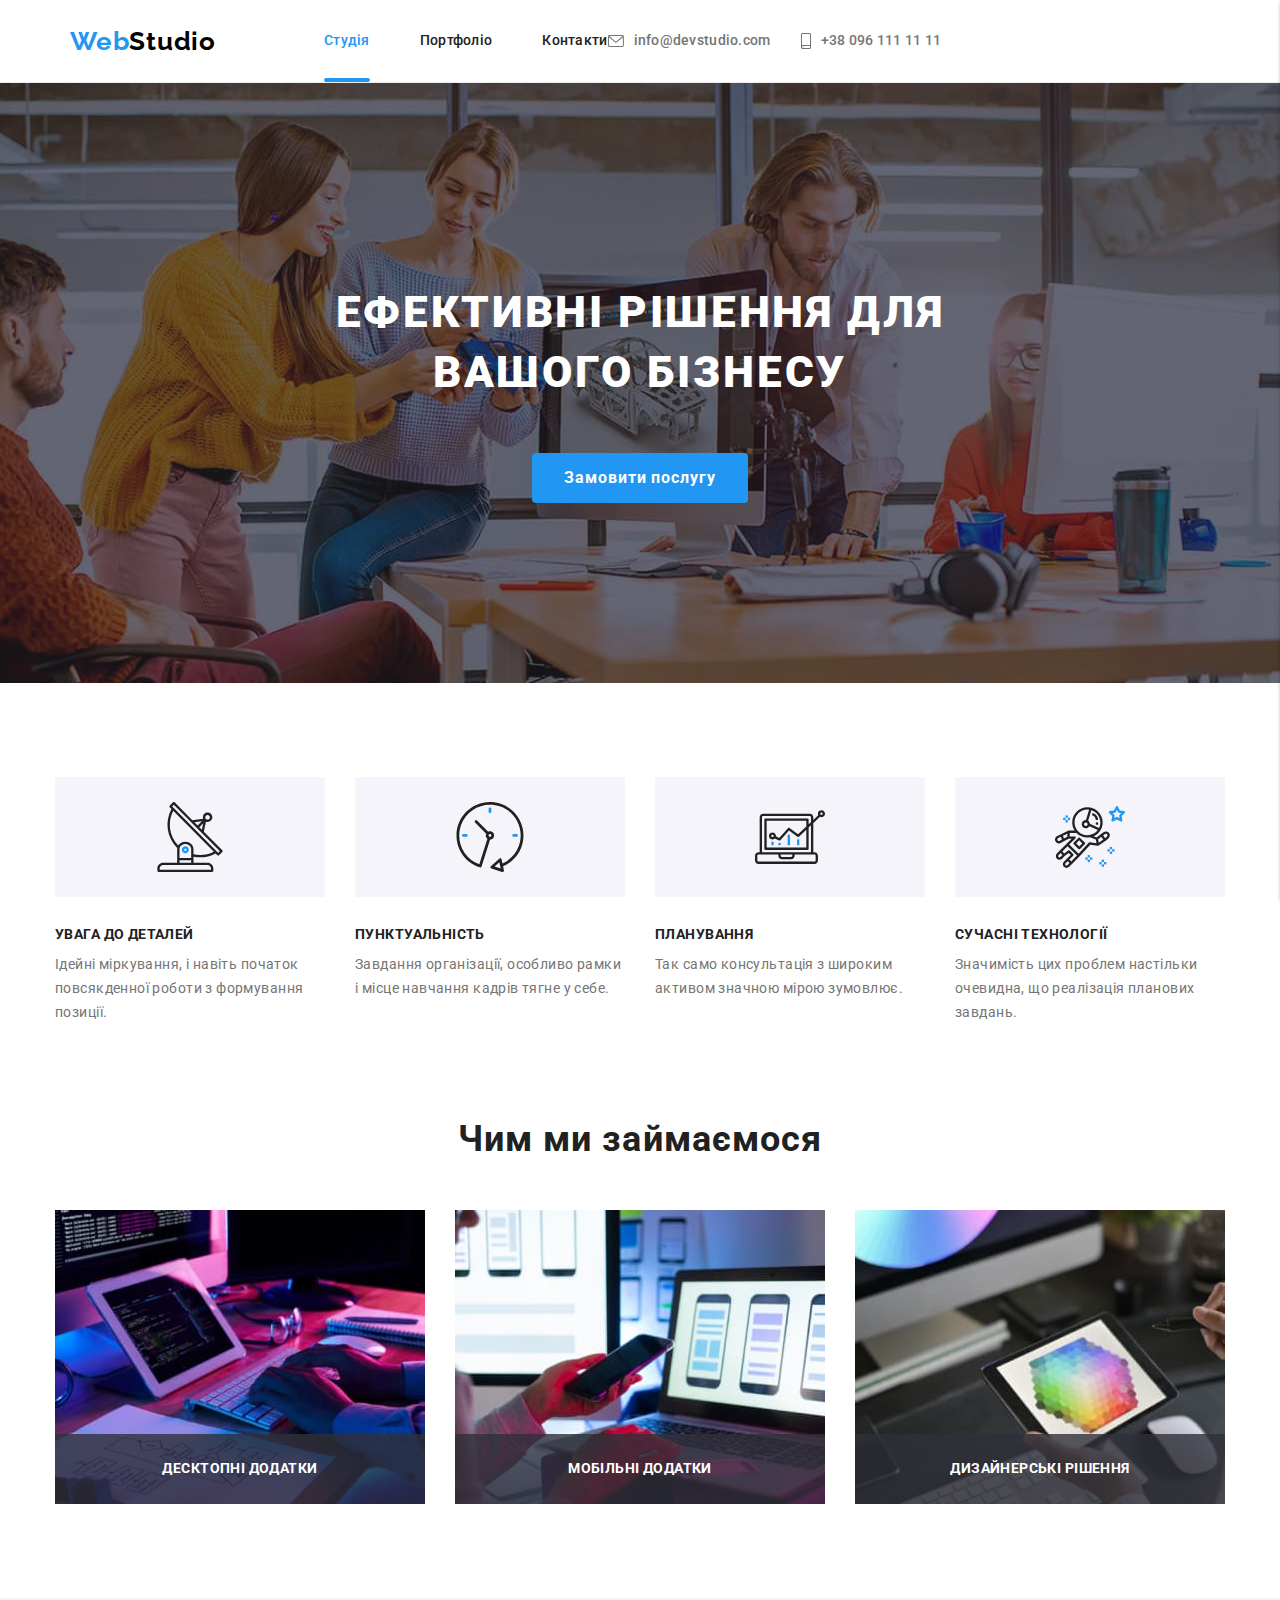
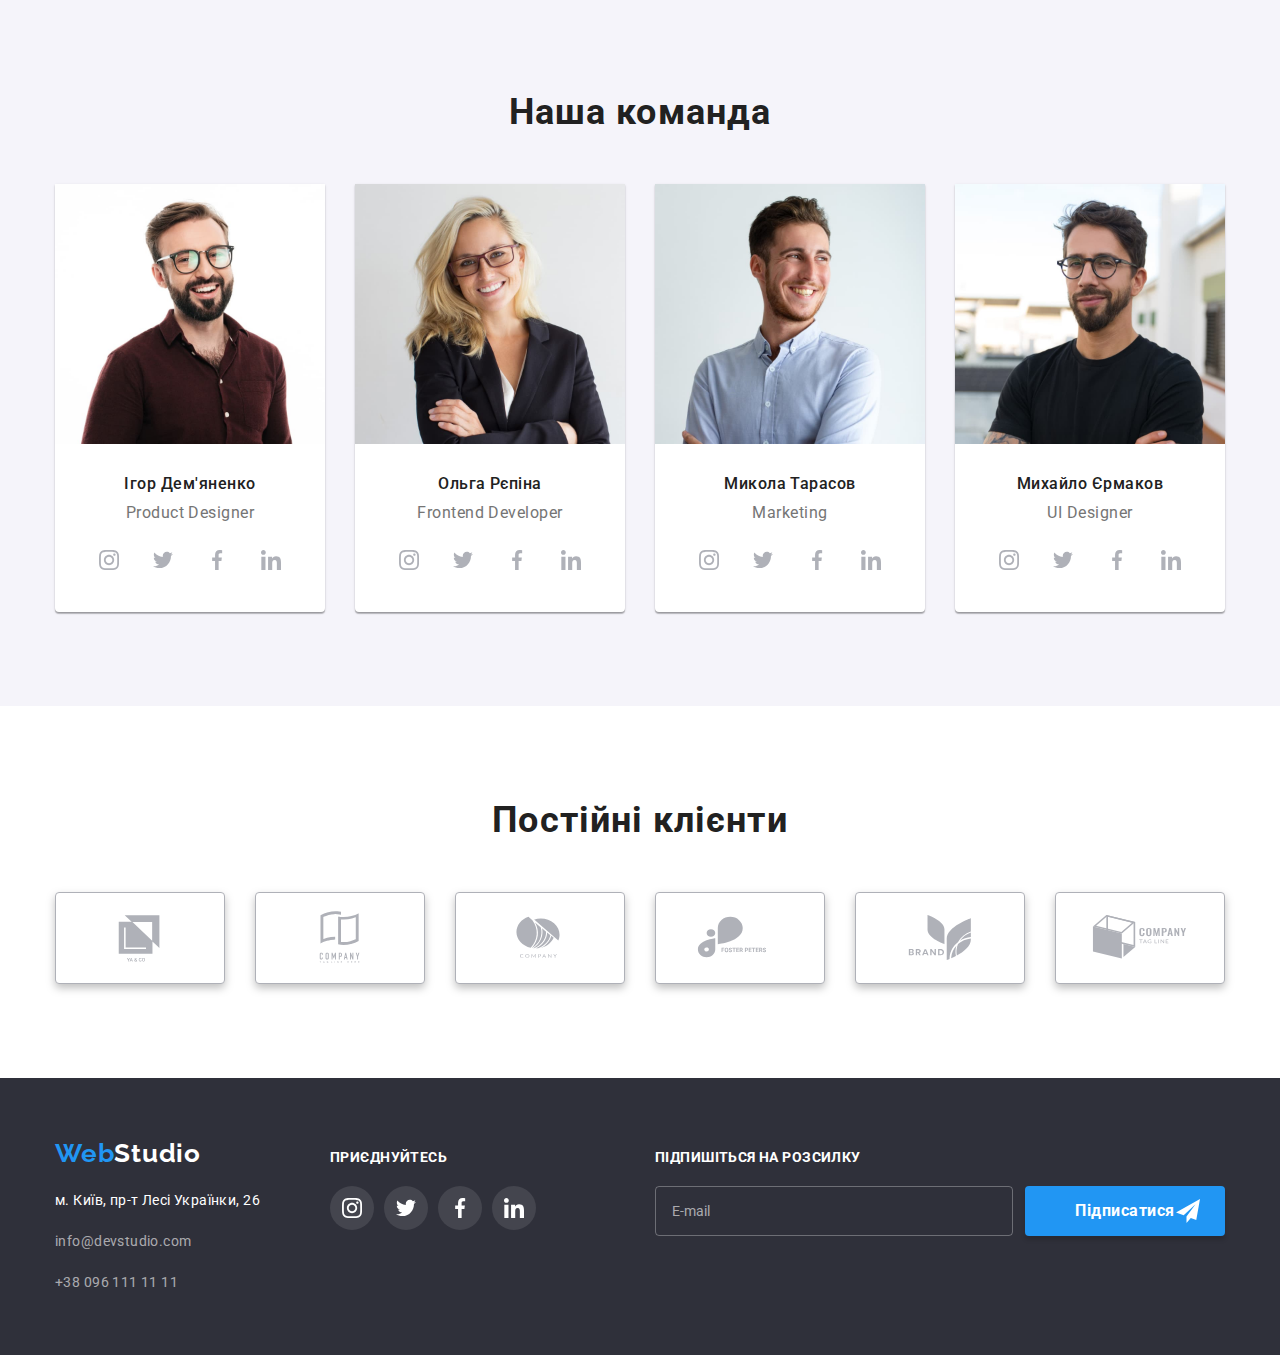
==== commit 35582487: "Поправки" ====
--- a/index.html
+++ b/index.html
@@ -68,7 +68,7 @@
         </div>
         
       </div>
-      <div  class="mob-menu is-open js-menu-container" id="mobile-menu" >
+      <div  class="mob-menu  js-menu-container" id="mobile-menu" >
       
         <button class="menu-close js-close-menu" type="button" >
           <svg class="icon-close" width="19px" height="19px">
--- a/css/main.min.css
+++ b/css/main.min.css
@@ -1 +1 @@
-body{font-family:"Roboto",sans-serif;color:var(--main-text-color);background-color:var(--background-color);font-size:14px;letter-spacing:.03em}h1,h2,h3,h4,h5,h6,p{margin:0}img{display:block;width:100%;max-width:100%;height:auto}address{font-style:normal}button{display:block;cursor:pointer;border:none;border-radius:4px}.section{padding-top:60px;padding-bottom:60px}@media screen and (min-width: 1200px){.section{padding-top:94px;padding-bottom:94px}}html{box-sizing:border-box;margin:0;padding:0;list-style:none}*,*::before *::after{box-sizing:inherit}.list{list-style:none;padding:0;margin:0}.link{text-decoration:none}.conteiner-section{margin-top:32px;margin-bottom:32px;padding-left:15px;padding-right:15px;margin-bottom:0px}.visually-hidden{position:absolute;white-space:nowrap;width:1px;height:1px;overflow:hidden;border:0;padding:0;clip:rect(0 0 0 0);-webkit-clip-path:inset(50%);clip-path:inset(50%);margin:-1px}.conteiner{width:100%;padding-left:15px;padding-right:15px;margin:0 auto}@media screen and (min-width: 480px){.conteiner{width:480px}}@media screen and (min-width: 768px){.conteiner{width:768px}}@media screen and (min-width: 1200px){.conteiner{width:1200px}}:root{--main-text-color: #212121;--secondary-text-color: #ffffff;--ouwer-text-color: #757575;--acent-color: #2196f3;--contener-color: #eeeeee;--logo-color-text: #000000;--buttons-port-color: #f5f4fa;--footer-text-color: #rgba(255, 255, 255, 0.6);--background-footer-color: #2f303a;--background-section: #e5e5e5;--line-color: #ececec;--background-color: #FFFFFF;--icon-color: #afb1b8;--main-color: roboto, sans-serif}.header .conteiner{display:flex;align-items:center}.conteiner__nav{display:flex;align-items:center;margin-right:90px}@media screen and (max-width: 768px){.conteiner__nav{display:none}}.header__logo{padding:15px 15px;margin-right:93px}@media screen and (min-width: 1200px){.header__logo{margin-right:93px;margin-left:0}}.logo{font-family:"Raleway";font-style:normal;font-weight:700;font-size:24px;line-height:1.16;letter-spacing:.03em;color:var(--acent-color)}@media screen and (min-width: 1200px){.logo{font-weight:700;font-size:26px;line-height:1.19;letter-spacing:.03em}}.header__logo__color{font-family:"Raleway";font-style:normal;font-weight:700;font-size:24px;line-height:1.16;letter-spacing:.03em;color:#000}@media screen and (min-width: 1200px){.header__logo__color{font-weight:700;font-size:26px;line-height:1.19;letter-spacing:.03em}}.header .header-page{min-height:60px;display:flex;align-items:center;justify-content:flex-end;margin-left:auto}.menu-open{display:flex;margin:0;padding:0;background-color:rgba(0,0,0,0);color:currentColor;transition:fill 250ms cubic-bezier(0.4, 0, 0.2, 1)}.menu-open:hover,.menu-open:focus{fill:var(--acent-color)}@media screen and (min-width: 768px){.menu-open{display:none}}.menu__item{margin-right:50px}.menu__item:last-child{margin-right:0}.menu__list{margin-left:auto}.menu__list:last-child{margin-right:0}@media screen and (min-width: 1200px){.menu__list{display:flex;margin-right:30px}}.menu__link{transition:color 250ms cubic-bezier(0.4, 0, 0.2, 1)}.menu__link:hover,.menu__link:focus{color:var(--acent-color);cursor:pointer}.menu__link{padding:33px 0;display:block;font-weight:500;font-size:14px;line-height:1.14;letter-spacing:.02em;color:var(--main-text-color)}.menu__link.current{position:relative}.menu__link.current::after{content:"";position:absolute;bottom:0;width:100%;height:4px;display:block;background-color:var(--acent-color);border-radius:2px}.contakt{margin-left:auto;display:none}@media screen and (min-width: 768px){.contakt{display:block}}@media screen and (min-width: 1200px){.contakt{display:flex}}.contakt__mail{padding:32px 0;display:flex;gap:10px;align-items:center;font-weight:500;font-size:14px;line-height:1.14;letter-spacing:.02em;color:var(--ouwer-text-color);transition:color 250ms cubic-bezier(0.4, 0, 0.2, 1)}.contakt__mail:hover,.contakt__mail:focus{color:var(--acent-color)}@media screen and (max-width: 1200px){.contakt__mail{padding:21px 0 0;margin-bottom:10px}}.contakt__tel{padding:32px 0;display:flex;gap:10px;font-weight:500;font-size:14px;line-height:1.14;letter-spacing:.02em;color:var(--ouwer-text-color);transition:color 250ms cubic-bezier(0.4, 0, 0.2, 1)}@media screen and (max-width: 1200px){.contakt__tel{padding:0 0 21px 0}}.contakt__tel:hover,.contakt__tel:focus{color:var(--acent-color)}.contakt__icon{fill:currentColor}.contakt__mail:hover .contakt__icon,.contakt__mail:focus .contakt__icon{fill:var(--acent-color)}.contakt__tel:hover .contakt__icon,.contakt__tel:focus .contakt__icon{fill:var(--acent-color)}.contakt__mail .contakt__icon{transition:fill 250ms cubic-bezier(0.4, 0, 0.2, 1)}.contakt__tel .contakt__icon{transition:fill 250ms cubic-bezier(0.4, 0, 0.2, 1)}.subject{max-width:1600px;background-image:linear-gradient(rgba(47, 48, 58, 0.4), rgba(47, 48, 58, 0.4)),url(../images/hero-mob.jpg);background-color:var(--background-footer-color);height:400px;margin:0 auto;padding:118px 0px;background-repeat:no-repeat;background-position:center;background-size:cover;text-align:center}@media(min-device-pixel-ratio: 2),(-webkit-min-device-pixel-ratio: 2),(min-resolution: 192dpi),(min-resolution: 2dppx){.subject{background-image:linear-gradient(rgba(47, 48, 58, 0.4), rgba(47, 48, 58, 0.4)),url(../images/hero-mob-2x.jpg)}}@media screen and (min-width: 768px){.subject{background-image:linear-gradient(rgba(47, 48, 58, 0.4), rgba(47, 48, 58, 0.4)),url(../images/hero-tablet.jpg)}}@media screen and (min-width: 768px)and (min-device-pixel-ratio: 2),screen and (min-width: 768px)and (-webkit-min-device-pixel-ratio: 2),screen and (min-width: 768px)and (min-resolution: 192dpi),screen and (min-width: 768px)and (min-resolution: 2dppx){.subject{background-image:linear-gradient(rgba(47, 48, 58, 0.4), rgba(47, 48, 58, 0.4)),url(../images/hero-tablet-2x.jpg)}}@media screen and (min-width: 1200px){.subject{background-image:linear-gradient(rgba(47, 48, 58, 0.4), rgba(47, 48, 58, 0.4)),url(../images/hero-bg.jpg);padding:200px 0;max-width:1600px;height:600px;margin:0 auto}}@media screen and (min-width: 1200px)and (min-device-pixel-ratio: 2),screen and (min-width: 1200px)and (-webkit-min-device-pixel-ratio: 2),screen and (min-width: 1200px)and (min-resolution: 192dpi),screen and (min-width: 1200px)and (min-resolution: 2dppx){.subject{background-image:linear-gradient(rgba(47, 48, 58, 0.4), rgba(47, 48, 58, 0.4)),url(../images/hero-bg-2x.jpg)}}.hero__text{max-width:360px;margin:0 auto;margin-bottom:30px}@media screen and (min-width: 1200px){.hero__text{max-width:696px}}.content{font-weight:900;font-size:44px;line-height:1.36;letter-spacing:.06em;color:var(--secondary-text-color);text-transform:uppercase}@media screen and (max-width: 1199px){.content{font-weight:900;font-size:26px;line-height:1.62;letter-spacing:.06em}}.subject__btn{display:inline-block;border-radius:4px;padding:10px 32px;min-width:216px;text-align:center;margin-top:0px;align-items:center;border:none;font-family:"Roboto";font-weight:700;font-size:16px;line-height:1.88;letter-spacing:.06em;color:var(--secondary-text-color);background-color:var(--acent-color);cursor:pointer;transition:color 250ms cubic-bezier(0.4, 0, 0.2, 1),background-color 250ms cubic-bezier(0.4, 0, 0.2, 1)}.btn:hover,.btn:focus{background-color:#2196f3;color:var(--buttons-port-color)}.benefits__size{padding-top:60px;padding-bottom:60px}@media screen and (min-width: 1200px){.benefits__size{padding-top:94px;padding-bottom:94px}}.benefits__nav{display:flex;flex-wrap:wrap;gap:30px}.advantage{width:100%}@media screen and (min-width: 768px){.advantage{width:calc((100% - 30px)/2)}}@media screen and (min-width: 1200px){.advantage{width:calc((100% - 90px)/4)}}.advantage::before{display:flex;content:"";height:120px;background-color:var(--buttons-port-color);background-size:70px;background-repeat:no-repeat;background-position:center;margin-bottom:30px}.icon__antenna::before{background-image:url(../images/antenna.svg)}.icon__clok::before{background-image:url(../images/clock.svg)}.icon__diagram::before{background-image:url(../images/diagram.svg)}.icon__astronaut::before{background-image:url(../images/astronaut\ 1.svg)}.benefits__top{margin-bottom:10px;margin-top:0px;font-weight:700;font-size:14px;line-height:1.14;letter-spacing:.03em;text-transform:uppercase;color:var(--main-text-color)}@media screen and (max-width: 479px){.benefits__top{text-align:center}}.benefits__text{margin-top:0;margin-bottom:0;font-weight:400;font-size:14px;line-height:1.71;letter-spacing:.03em;color:var(--ouwer-text-color)}.desktop{padding-bottom:94px}@media screen and (max-width: 1200px){.desktop{display:none}}.img__desk{display:flex;gap:30px}.desk{font-weight:700;font-size:36px;line-height:1.16;letter-spacing:.03em;text-align:center;color:var(--main-text-color)}.desk__test{margin-top:0;margin-bottom:50px;padding-top:0}.product{position:relative}.product__text{height:70px;bottom:0;display:flex;justify-content:center;align-items:center;width:100%;position:absolute;font-weight:700;font-size:14px;line-height:1.14;letter-spacing:.03em;text-align:center;text-transform:uppercase;color:var(--secondary-text-color);background:rgba(47,48,58,.8)}.teem{background:#f5f4fa}.teem-desk-conteiner{margin-top:0;margin-bottom:50px}.img-conteiner{display:flex;flex-wrap:wrap;gap:30px}.teem-desk{text-align:center;margin-top:0;margin-bottom:50px;padding-top:0;font-weight:700;font-size:36px;line-height:1.16;letter-spacing:.03em;color:var(--main-text-color)}@media screen and (max-width: 1200px){.teem-desk{font-weight:700;font-size:28px;line-height:1.18;letter-spacing:.03em}}.list-teem{width:100%;background-color:var(--background-color);border-radius:0px 0px 4px 4px;box-shadow:0px 1px 3px rgba(0,0,0,.12),0px 1px 1px rgba(0,0,0,.14),0px 2px 1px rgba(0,0,0,.2)}@media screen and (min-width: 768px){.list-teem{width:calc((100% - 30px)/2)}}@media screen and (min-width: 1200px){.list-teem{width:calc((100% - 90px)/4)}}.teem-conteiner{padding-top:30px;padding-bottom:30px}.teem-subtitle{margin-top:0;margin-bottom:10px;text-align:center;font-weight:500;font-size:16px;line-height:1.19;letter-spacing:.03em;color:var(--main-text-color)}.teem-subtitle-text{margin-top:0;margin-bottom:0;text-align:center;font-weight:400;font-size:16px;line-height:1.19;letter-spacing:.03em;color:var(--ouwer-text-color)}.icon-nav{display:flex;gap:10px;margin-top:16px;justify-content:center}.soc-item-teem{width:44px;height:44px}.soc-link-teem{width:100%;height:100%;background-color:var(--background-color);border-radius:50%;display:flex;align-items:center;justify-content:center;color:var(--icon-color);transition:color 250ms cubic-bezier(0.4, 0, 0.2, 1),background-color 250ms cubic-bezier(0.4, 0, 0.2, 1)}.soc-link-teem:hover,.soc-link-teem:focus{background-color:var(--acent-color);color:var(--background-color)}.soc-teem-icon{fill:currentColor}.client-text{margin-bottom:50px;font-weight:700;font-size:28px;line-height:1.18;letter-spacing:.03em;text-align:center;color:var(--main-text-color)}@media screen and (min-width: 1200px){.client-text{font-weight:700;font-size:36px;line-height:1.16;letter-spacing:.03em}}.client-nav{display:flex;flex-wrap:wrap;gap:30px}@media screen and (min-width: 320px){.client-list{width:calc((100% - 30px)/2)}}@media screen and (min-width: 768px){.client-list{width:calc((100% - 60px)/3)}}@media screen and (min-width: 1200px){.client-list{width:calc((100% - 150px)/6)}}.icon-client{height:92px;border:1px solid #afb1b8;border-radius:4px;background:#fff;filter:drop-shadow(0px 4px 4px rgba(0, 0, 0, 0.25));display:flex;align-items:center;justify-content:center;fill:var(--icon-color);transition:fill 250ms cubic-bezier(0.4, 0, 0.2, 1),border 250ms cubic-bezier(0.4, 0, 0.2, 1)}.icon-client:hover,.icon-client:focus{border:1px solid var(--acent-color);fill:var(--acent-color)}.footer{background-color:var(--background-footer-color);padding:60px 0}@media screen and (min-width: 768px){.footer-conteiner{display:flex;justify-content:center;align-items:baseline}}@media screen and (max-width: 1199px){.footer-conteiner{flex-wrap:wrap}}address{margin-top:20px}@media screen and (max-width: 1199px){address{margin-bottom:60px}}@media screen and (max-width: 1199px){.footer-logo{display:block;text-align:center}}.footer-logo-color{font-family:"Raleway";font-style:normal;font-weight:700;font-size:26px;line-height:1.19;letter-spacing:.03em;color:var(--secondary-text-color)}.footer-link-mail,.footer-link-tel{display:inline-block;margin-top:0;font-weight:400;font-size:14px;line-height:1.71;letter-spacing:.03em;font-style:normal;color:rgba(255,255,255,.6);transition:color 250ms cubic-bezier(0.4, 0, 0.2, 1)}.footer-link-mail:hover,.footer-link-mail:focus{color:var(--secondary-text-color);cursor:pointer}.footer-link-tel:hover,.footer-link-tel:focus{color:var(--secondary-text-color);cursor:pointer}.footer-list:not(:last-child){margin-bottom:8px}@media screen and (min-width: 1200px){.footer-list:not(:last-child){margin-bottom:9px}}.footer-link-addres{display:inline-block;margin-top:0px;font-weight:400;font-size:14px;line-height:1.71;letter-spacing:.03em;color:var(--secondary-text-color)}.footer-link-addres:hover,.footer-link-addres:focus{color:var(--secondary-text-color);cursor:pointer}@media screen and (min-width: 768px)and (max-width: 1199px){.footer-info{margin-right:165px}}@media screen and (min-width: 1200px){.footer-info{margin-right:70px}}.footer-items{display:flex;flex-direction:column;gap:8px}@media screen and (max-width: 1199px){.footer-items{align-items:center}}.footer-text{margin-bottom:20px;font-weight:700;font-size:14px;line-height:1.14;letter-spacing:.03em;text-transform:uppercase;color:var(--secondary-text-color)}@media screen and (max-width: 1199px){.footer-text{text-align:center}}@media screen and (max-width: 767px){.footer-wrap{margin-bottom:60px}}@media screen and (min-width: 1200px){.footer-wrap{margin-right:auto}}.footer-item{display:flex;justify-content:center;gap:10px;padding:0;margin:0 0}.soc-link{width:44px;height:44px;background:rgba(255,255,255,.1);border-radius:50%;display:flex;align-items:center;justify-content:center;transition:background-color 250ms cubic-bezier(0.4, 0, 0.2, 1)}.soc-link:hover,.soc-link:focus{background-color:var(--acent-color)}.soc-link-icon{fill:var(--secondary-text-color)}.input-emeil{width:100%;max-width:450px;height:50px;padding:16px;border-radius:4px;border:1px solid rgba(255,255,255,.3);background-color:rgba(0,0,0,0);color:var(--secondary-text-color)}@media screen and (min-width: 480px){.input-emeil{width:450px}}@media screen and (max-width: 767px),(max-width: 1199px){.input-emeil{margin-bottom:20px}}@media screen and (min-width: 1200px){.input-emeil{margin-right:12px;margin-bottom:0;width:358px}}.input-emeil::-moz-placeholder{color:rgba(255,255,255,.6)}.input-emeil:-ms-input-placeholder{color:rgba(255,255,255,.6)}.input-emeil::placeholder{color:rgba(255,255,255,.6)}.btn-footer{width:200px;height:50px;font-weight:700;font-size:16px;line-height:1.88;letter-spacing:.03em;color:#fff;background:#2196f3;position:relative;box-shadow:0px 4px 4px rgba(0,0,0,.15);border-radius:4px;transition:color 250ms cubic-bezier(0.4, 0, 0.2, 1),background-color 250ms cubic-bezier(0.4, 0, 0.2, 1);text-align:center;margin:auto}.btn-footer:hover,.btn-footer:focus{color:var(--background-color);background-color:var(--acent-color)}.icon-btn{display:flex;position:absolute;top:50%;right:25px;transform:translateY(-50%);fill:var(--background-color)}.header{border-bottom:1px solid var(--line-color)}.portfolio-section{padding:94px 0}.portfolio-img{display:flex;flex-wrap:wrap;gap:30px}.conteiner-navigation{display:flex;align-items:center}.content{gap:8px;align-items:center;justify-content:center;margin-bottom:50px}.current{color:var(--acent-color)}.content-btn-item{padding:6px 22px;cursor:pointer;font-weight:500;font-size:16px;line-height:1.63;letter-spacing:.03em;color:#212121;border-radius:4px;background-color:var(--buttons-port-color);transition:color 250ms cubic-bezier(0.4, 0, 0.2, 1),background-color 250ms cubic-bezier(0.4, 0, 0.2, 1),box-shadow 250ms cubic-bezier(0.4, 0, 0.2, 1)}.content-btn-item:hover,.content-btn-item:focus{background-color:var(--acent-color);color:var(--background-color);box-shadow:0px 3px 1px rgba(0,0,0,.1),0px 1px 2px rgba(0,0,0,.08),0px 2px 2px rgba(0,0,0,.12)}.icon{display:inline-block;text-decoration:none;width:100%;transition:box-shadow 250ms cubic-bezier(0.4, 0, 0.2, 1)}.icon:hover,.icon:focus{box-shadow:0px 1px 1px rgba(0,0,0,.12),0px 4px 4px rgba(0,0,0,.06),1px 4px 6px rgba(0,0,0,.16)}.icon-portfolio{position:relative;overflow:hidden}.text-transform{position:absolute;top:0;left:0;padding:63px 24px;margin:0;height:100%;font-weight:400;font-size:18px;line-height:1.56;letter-spacing:.03em;color:var(--secondary-text-color);background:rgba(33,150,243,.9);transform:translateY(100%);transition:transform 250ms cubic-bezier(0.4, 0, 0.2, 1)}.icon:hover .text-transform,.icon:focus .text-transform{transform:translateY(0)}.project-icon{padding:20px 24px;box-sizing:border-box;border:1px solid #eee}.icon-text{margin-bottom:4px;font-weight:700;font-size:18px;line-height:2;letter-spacing:.06em;color:var(--main-text-color);margin-top:0}.icon-text-list{margin-top:0;margin-bottom:0;line-height:1.88;letter-spacing:.03em;color:var(--ouwer-text-color);font-size:16px}.backdrop{position:fixed;top:0;left:0;width:100%;height:100%;background:rgba(0,0,0,.2);opacity:1;transition:opacity 250ms cubic-bezier(0.4, 0, 0.2, 1),visibility 250ms cubic-bezier(0.4, 0, 0.2, 1)}.backdrop.is-hidden{opacity:0;pointer-events:none;visibility:hidden}.modal{width:95%;max-width:450px;height:95%;max-height:609px;background-color:var(--background-color);position:absolute;top:50%;left:50%;transform:translate(-50%, -50%) rotateX(0);transition:transform 250ms cubic-bezier(0.4, 0, 0.2, 1);padding:40px}@media screen and (max-width: 1199px){.modal{overflow:scroll}}@media screen and (min-width: 1200px){.modal{max-width:528px;max-height:581px}}.backdrop.is-hidden .modal{transform:translate(-50%, -50%) rotateX(90deg)}.btn-close{border:1px solid rgba(0,0,0,.1);background:var(--background-color);border-radius:50%;width:30px;height:30px;margin:0;color:var(--logo-color-text);display:flex;justify-content:center;align-items:center;position:absolute;top:8px;right:8px;transition:fill 250ms cubic-bezier(0.4, 0, 0.2, 1)}.btn-close:hover,.btn-close:focus+svg{fill:var(--acent-color)}.modal-text{font-style:normal;font-weight:700;font-size:20px;line-height:1.5;letter-spacing:.03em;text-align:center;margin-bottom:12px;color:#212121}@media screen and (min-width: 1200px){.modal-text{font-weight:700;font-size:20px;line-height:1.15;letter-spacing:.03em}}.modal-input{width:100%;height:40px;border:1px solid rgba(33,33,33,.2);border-radius:4px;padding-left:42px;outline:rgba(0,0,0,0);cursor:pointer;transition:border-color 250ms cubic-bezier(0.4, 0, 0.2, 1)}.modal-input:focus{border-color:var(--acent-color)}.icon-modal-input{position:absolute;left:12px;top:50%;transform:translateY(-50%);transition:fill 250ms cubic-bezier(0.4, 0, 0.2, 1)}.modal-input:focus+.icon-modal-input{fill:var(--acent-color)}.label-modal{margin-bottom:10px;display:block}.label-text{font-weight:400;font-size:12px;line-height:1.17;letter-spacing:.01em;color:#757575;display:block;margin-bottom:4px}.modal-icon{position:relative}.coment-wrap{margin-bottom:20px}.coment-text{width:100%;height:120px;border:1px solid rgba(33,33,33,.2);border-radius:4px;resize:none;padding:12px 16px;outline:rgba(0,0,0,0);cursor:pointer;transition:border-color 250ms cubic-bezier(0.4, 0, 0.2, 1)}.coment-text:focus{border-color:var(--acent-color)}.coment-text::-moz-placeholder{font-weight:400;font-size:12px;line-height:1.67;letter-spacing:.01em;color:rgba(117,117,117,.5)}.coment-text:-ms-input-placeholder{font-weight:400;font-size:12px;line-height:1.67;letter-spacing:.01em;color:rgba(117,117,117,.5)}.coment-text::placeholder{font-weight:400;font-size:12px;line-height:1.67;letter-spacing:.01em;color:rgba(117,117,117,.5)}.modal-check{text-align:center;margin-bottom:30px}.check-text{font-weight:400;font-size:12px;line-height:1.67;letter-spacing:.03em;display:flex;align-items:center;justify-content:center}@media screen and (min-width: 1200px){.check-text{font-weight:400;font-size:14px;line-height:1.71;letter-spacing:.03em;color:#757575}}.check-text span{width:16px;height:15px;border:2px solid var(--main-text-color);border-radius:2px;margin-right:7px;display:flex;align-items:center;justify-content:center;fill:rgba(0,0,0,0);transition:background-color 250ms cubic-bezier(0.4, 0, 0.2, 1),border-color 250ms cubic-bezier(0.4, 0, 0.2, 1),fill 250ms cubic-bezier(0.4, 0, 0.2, 1)}.input-check:checked+.check-text span{background-color:var(--acent-color);fill:var(--background-color);border-color:rgba(0,0,0,0)}.input-check:focus+.check-text span{border-color:var(--acent-color)}.check-text-link{font-weight:400;font-size:14px;line-height:1.71;letter-spacing:.03em;color:#2196f3;margin-left:5px}@media screen and (max-width: 768px){.check-text-link{font-weight:400;font-size:12px;line-height:1.67;letter-spacing:.03em}}.btn-modal{font-weight:400;font-size:16px;line-height:1.88;letter-spacing:.06em;width:200px;height:50px;margin:0 auto;align-items:center;text-align:center;color:var(--background-color);background:var(--acent-color);border-radius:4px;box-shadow:0px 4px 4px rgba(0,0,0,.15);transition:color 250ms cubic-bezier(0.4, 0, 0.2, 1),background-color 250ms cubic-bezier(0.4, 0, 0.2, 1);font-weight:700}.btn-modal:hover,.btn-modal:focus{color:var(--background-color);background-color:var(--acent-color)}.mob-menu{width:100vw;height:100vh;position:fixed;top:0;left:0;padding-top:48px;padding-left:40px;padding-bottom:48px;overflow:scroll;z-index:999;background:#fff;box-shadow:0px 4px 8px rgba(0,0,0,.04),0px 2px 4px rgba(0,0,0,.08),0px 1px 3px rgba(0,0,0,.16);transform:translateX(100%);transition:250ms cubic-bezier(0.4, 0, 0.2, 1)}.mob-menu.is-open{transform:translateX(0)}.mob-menu .menu-close{position:absolute;top:10px;right:15px;color:var(--logo-color-text)}.mob-menu-nav{min-width:320px;max-width:1170px;margin-left:auto;margin-right:auto}.menu-close{background:var(--background-color);width:40px;height:40px;margin:0;color:var(--logo-color-text);display:flex;justify-content:center;align-items:center;position:absolute;top:10px;right:15px;cursor:pointer;transition:fill 250ms cubic-bezier(0.4, 0, 0.2, 1)}@media screen and (min-width: 768px){.menu-close{display:none}}.menu-close:hover,.menu-close:focus{fill:var(--acent-color)}.mob-menu-nav{margin-bottom:302px;display:flex;align-items:center;padding:0;margin:0;gap:50px}@media screen and (max-width: 767px){.mob-menu-nav{display:none;margin-left:88px}}.menu-nav{display:flex;padding:0;margin:0;list-style:none}@media(max-width: 767px){.menu{display:none}}.menu-list:not(:last-child){margin-bottom:32px}.menu-text{font-weight:500;font-size:40px;line-height:1.18;letter-spacing:.02em;color:#212121}.current{color:var(--acent-color)}.mob-menu-contact:not(:last-child){margin-bottom:32px}.mob-contact{margin-bottom:64px;justify-content:center;margin-left:auto}@media screen and (min-width: 768px){.mob-contact{display:flex;flex-direction:column}}@media screen and (min-width: 1200px){.mob-contact{flex-direction:row;gap:30px}}.menu-contact{display:flex;align-items:center;font-weight:500;font-size:34px;line-height:1.18;letter-spacing:.02em;color:#757575;transition:color 250ms cubic-bezier(0.4, 0, 0.2, 1)}.menu-contact:hover,.menu-contact:focus{color:var(--acent-color)}.menu-contact-tel{font-weight:500;font-size:24px;line-height:1.16;letter-spacing:.02em;color:#757575;transition:color 250ms cubic-bezier(0.4, 0, 0.2, 1)}.menu-contact-tel:hover,.menu-contact-tel:focus{color:var(--acent-color)}.menu-cos{display:flex;margin-top:64px}@media screen and (max-width: 479px){.menu-cos{justify-content:flex-start;flex-wrap:wrap;-moz-column-gap:15px;column-gap:15px;row-gap:10px}}.mob-cos:not(:last-child)::after{content:"";margin:0 10px;width:1px;height:100%;border-left:1px solid rgba(33,33,33,.2);transform:rotate(90deg)}.mob-link{font-weight:500;font-size:18px;line-height:1.22;letter-spacing:.02em;color:#2196f3}/*# sourceMappingURL=main.min.css.map */+body{font-family:"Roboto",sans-serif;color:var(--main-text-color);background-color:var(--background-color);font-size:14px;letter-spacing:.03em}h1,h2,h3,h4,h5,h6,p{margin:0}img{display:block;width:100%;max-width:100%;height:auto}address{font-style:normal}button{display:block;cursor:pointer;border:none;border-radius:4px}.section{padding-top:60px;padding-bottom:60px}@media screen and (min-width: 1200px){.section{padding-top:94px;padding-bottom:94px}}html{box-sizing:border-box;margin:0;padding:0;list-style:none}*,*::before *::after{box-sizing:inherit}.list{list-style:none;padding:0;margin:0}.link{text-decoration:none}.conteiner-section{margin-top:32px;margin-bottom:32px;padding-left:15px;padding-right:15px;margin-bottom:0px}.visually-hidden{position:absolute;white-space:nowrap;width:1px;height:1px;overflow:hidden;border:0;padding:0;clip:rect(0 0 0 0);-webkit-clip-path:inset(50%);clip-path:inset(50%);margin:-1px}.conteiner{width:100%;padding-left:15px;padding-right:15px;margin:0 auto}@media screen and (min-width: 480px){.conteiner{width:480px}}@media screen and (min-width: 768px){.conteiner{width:768px}}@media screen and (min-width: 1200px){.conteiner{width:1200px}}:root{--main-text-color: #212121;--secondary-text-color: #ffffff;--ouwer-text-color: #757575;--acent-color: #2196f3;--contener-color: #eeeeee;--logo-color-text: #000000;--buttons-port-color: #f5f4fa;--footer-text-color: #rgba(255, 255, 255, 0.6);--background-footer-color: #2f303a;--background-section: #e5e5e5;--line-color: #ececec;--background-color: #FFFFFF;--icon-color: #afb1b8;--main-color: roboto, sans-serif}.header .conteiner{display:flex;align-items:center}.conteiner__nav{display:flex;align-items:center;margin-right:90px;margin-right:auto}@media screen and (max-width: 767px){.conteiner__nav{display:none}}.header__logo{padding:15px 15px;margin-right:auto}@media screen and (min-width: 1200px){.header__logo{margin-right:93px;margin-left:0}}.logo{font-family:"Raleway";font-style:normal;font-weight:700;font-size:24px;line-height:1.16;letter-spacing:.03em;color:var(--acent-color)}@media screen and (min-width: 1200px){.logo{font-weight:700;font-size:26px;line-height:1.19;letter-spacing:.03em}}.header__logo__color{font-family:"Raleway";font-style:normal;font-weight:700;font-size:24px;line-height:1.16;letter-spacing:.03em;color:#000}@media screen and (min-width: 1200px){.header__logo__color{font-weight:700;font-size:26px;line-height:1.19;letter-spacing:.03em}}.header .header-page{min-height:60px;display:flex;align-items:center;justify-content:flex-end;margin-left:auto}@media screen and (min-width: 1200px){.header .header-page{margin-left:0}}.menu-open{display:flex;margin:0;padding:0;background-color:rgba(0,0,0,0);color:currentColor;transition:fill 250ms cubic-bezier(0.4, 0, 0.2, 1)}.menu-open:hover,.menu-open:focus{fill:var(--acent-color)}@media screen and (min-width: 768px){.menu-open{display:none}}.menu__item{margin-right:50px}.menu__item:last-child{margin-right:0}.menu__list{margin-left:auto}.menu__list:last-child{margin-right:0}@media screen and (min-width: 1200px){.menu__list{display:flex;margin-right:30px}}.menu__link{transition:color 250ms cubic-bezier(0.4, 0, 0.2, 1)}.menu__link:hover,.menu__link:focus{color:var(--acent-color);cursor:pointer}.menu__link{padding:33px 0;display:block;font-weight:500;font-size:14px;line-height:1.14;letter-spacing:.02em;color:var(--main-text-color)}.menu__link.current{position:relative}.menu__link.current::after{content:"";position:absolute;bottom:0;width:100%;height:4px;display:block;background-color:var(--acent-color);border-radius:2px}.contakt{margin-right:0;display:none;margin-left:auto}@media screen and (min-width: 768px){.contakt{display:block}}@media screen and (min-width: 1200px){.contakt{display:flex}}.contakt__mail{padding:32px 0;display:flex;gap:10px;align-items:center;font-weight:500;font-size:14px;line-height:1.14;letter-spacing:.02em;color:var(--ouwer-text-color);transition:color 250ms cubic-bezier(0.4, 0, 0.2, 1)}.contakt__mail:hover,.contakt__mail:focus{color:var(--acent-color)}@media screen and (max-width: 1200px){.contakt__mail{padding:21px 0 0;margin-bottom:10px}}.contakt__tel{padding:32px 0;display:flex;gap:10px;font-weight:500;font-size:14px;line-height:1.14;letter-spacing:.02em;color:var(--ouwer-text-color);transition:color 250ms cubic-bezier(0.4, 0, 0.2, 1)}@media screen and (max-width: 1200px){.contakt__tel{padding:0 0 21px 0}}.contakt__tel:hover,.contakt__tel:focus{color:var(--acent-color)}.contakt__icon{fill:currentColor}.contakt__mail:hover .contakt__icon,.contakt__mail:focus .contakt__icon{fill:var(--acent-color)}.contakt__tel:hover .contakt__icon,.contakt__tel:focus .contakt__icon{fill:var(--acent-color)}.contakt__mail .contakt__icon{transition:fill 250ms cubic-bezier(0.4, 0, 0.2, 1)}.contakt__tel .contakt__icon{transition:fill 250ms cubic-bezier(0.4, 0, 0.2, 1)}.subject{max-width:1600px;background-image:linear-gradient(rgba(47, 48, 58, 0.4), rgba(47, 48, 58, 0.4)),url(../images/hero-mob.jpg);background-color:var(--background-footer-color);height:400px;margin:0 auto;padding:118px 0px;background-repeat:no-repeat;background-position:center;background-size:cover;text-align:center}@media(min-device-pixel-ratio: 2),(-webkit-min-device-pixel-ratio: 2),(min-resolution: 192dpi),(min-resolution: 2dppx){.subject{background-image:linear-gradient(rgba(47, 48, 58, 0.4), rgba(47, 48, 58, 0.4)),url(../images/hero-mob-2x.jpg)}}@media screen and (min-width: 768px){.subject{background-image:linear-gradient(rgba(47, 48, 58, 0.4), rgba(47, 48, 58, 0.4)),url(../images/hero-tablet.jpg)}}@media screen and (min-width: 768px)and (min-device-pixel-ratio: 2),screen and (min-width: 768px)and (-webkit-min-device-pixel-ratio: 2),screen and (min-width: 768px)and (min-resolution: 192dpi),screen and (min-width: 768px)and (min-resolution: 2dppx){.subject{background-image:linear-gradient(rgba(47, 48, 58, 0.4), rgba(47, 48, 58, 0.4)),url(../images/hero-tablet-2x.jpg)}}@media screen and (min-width: 1200px){.subject{background-image:linear-gradient(rgba(47, 48, 58, 0.4), rgba(47, 48, 58, 0.4)),url(../images/hero-bg.jpg);padding:200px 0;max-width:1600px;height:600px;margin:0 auto}}@media screen and (min-width: 1200px)and (min-device-pixel-ratio: 2),screen and (min-width: 1200px)and (-webkit-min-device-pixel-ratio: 2),screen and (min-width: 1200px)and (min-resolution: 192dpi),screen and (min-width: 1200px)and (min-resolution: 2dppx){.subject{background-image:linear-gradient(rgba(47, 48, 58, 0.4), rgba(47, 48, 58, 0.4)),url(../images/hero-bg-2x.jpg)}}.hero__text{max-width:360px;margin:0 auto;margin-bottom:30px}@media screen and (min-width: 1200px){.hero__text{max-width:696px}}.content{font-weight:900;font-size:44px;line-height:1.36;letter-spacing:.06em;color:var(--secondary-text-color);text-transform:uppercase}@media screen and (max-width: 1199px){.content{font-weight:900;font-size:26px;line-height:1.62;letter-spacing:.06em}}.subject__btn{display:inline-block;border-radius:4px;padding:10px 32px;min-width:216px;text-align:center;margin-top:0px;align-items:center;border:none;font-family:"Roboto";font-weight:700;font-size:16px;line-height:1.88;letter-spacing:.06em;color:var(--secondary-text-color);background-color:var(--acent-color);cursor:pointer;transition:color 250ms cubic-bezier(0.4, 0, 0.2, 1),background-color 250ms cubic-bezier(0.4, 0, 0.2, 1)}.btn:hover,.btn:focus{background-color:#2196f3;color:var(--buttons-port-color)}.benefits__size{padding-top:60px;padding-bottom:60px}@media screen and (min-width: 1200px){.benefits__size{padding-top:94px;padding-bottom:94px}}.benefits__nav{display:flex;flex-wrap:wrap;gap:30px}.advantage{width:100%}@media screen and (min-width: 768px){.advantage{width:calc((100% - 30px)/2)}}@media screen and (min-width: 1200px){.advantage{width:calc((100% - 90px)/4)}}.advantage::before{display:flex;content:"";height:120px;background-color:var(--buttons-port-color);background-size:70px;background-repeat:no-repeat;background-position:center;margin-bottom:30px}.icon__antenna::before{background-image:url(../images/antenna.svg)}.icon__clok::before{background-image:url(../images/clock.svg)}.icon__diagram::before{background-image:url(../images/diagram.svg)}.icon__astronaut::before{background-image:url(../images/astronaut\ 1.svg)}.benefits__top{margin-bottom:10px;margin-top:0px;font-weight:700;font-size:14px;line-height:1.14;letter-spacing:.03em;text-transform:uppercase;color:var(--main-text-color)}@media screen and (max-width: 779px){.benefits__top{text-align:center}}.benefits__text{margin-top:0;margin-bottom:0;font-weight:400;font-size:14px;line-height:1.71;letter-spacing:.03em;color:var(--ouwer-text-color)}.desktop{padding-bottom:94px}@media screen and (max-width: 1200px){.desktop{display:none}}.img__desk{display:flex;gap:30px}.desk{font-weight:700;font-size:36px;line-height:1.16;letter-spacing:.03em;text-align:center;color:var(--main-text-color)}.desk__test{margin-top:0;margin-bottom:50px;padding-top:0}.product{position:relative}.product__text{height:70px;bottom:0;display:flex;justify-content:center;align-items:center;width:100%;position:absolute;font-weight:700;font-size:14px;line-height:1.14;letter-spacing:.03em;text-align:center;text-transform:uppercase;color:var(--secondary-text-color);background:rgba(47,48,58,.8)}.teem{background:#f5f4fa}.teem-desk-conteiner{margin-top:0;margin-bottom:50px}.img-conteiner{display:flex;flex-wrap:wrap;gap:30px}.teem-desk{text-align:center;margin-top:0;margin-bottom:50px;padding-top:0;font-weight:700;font-size:36px;line-height:1.16;letter-spacing:.03em;color:var(--main-text-color)}@media screen and (max-width: 1200px){.teem-desk{font-weight:700;font-size:28px;line-height:1.18;letter-spacing:.03em}}.list-teem{width:100%;background-color:var(--background-color);border-radius:0px 0px 4px 4px;box-shadow:0px 1px 3px rgba(0,0,0,.12),0px 1px 1px rgba(0,0,0,.14),0px 2px 1px rgba(0,0,0,.2)}@media screen and (min-width: 768px){.list-teem{width:calc((100% - 30px)/2)}}@media screen and (min-width: 1200px){.list-teem{width:calc((100% - 90px)/4)}}.teem-conteiner{padding-top:30px;padding-bottom:30px}.teem-subtitle{margin-top:0;margin-bottom:10px;text-align:center;font-weight:500;font-size:16px;line-height:1.19;letter-spacing:.03em;color:var(--main-text-color)}.teem-subtitle-text{margin-top:0;margin-bottom:0;text-align:center;font-weight:400;font-size:16px;line-height:1.19;letter-spacing:.03em;color:var(--ouwer-text-color)}.icon-nav{display:flex;gap:10px;margin-top:16px;justify-content:center}.soc-item-teem{width:44px;height:44px}.soc-link-teem{width:100%;height:100%;background-color:var(--background-color);border-radius:50%;display:flex;align-items:center;justify-content:center;color:var(--icon-color);transition:color 250ms cubic-bezier(0.4, 0, 0.2, 1),background-color 250ms cubic-bezier(0.4, 0, 0.2, 1)}.soc-link-teem:hover,.soc-link-teem:focus{background-color:var(--acent-color);color:var(--background-color)}.soc-teem-icon{fill:currentColor}.client-text{margin-bottom:50px;font-weight:700;font-size:28px;line-height:1.18;letter-spacing:.03em;text-align:center;color:var(--main-text-color)}@media screen and (min-width: 1200px){.client-text{font-weight:700;font-size:36px;line-height:1.16;letter-spacing:.03em}}.client-nav{display:flex;flex-wrap:wrap;gap:30px}@media screen and (min-width: 320px){.client-list{width:calc((100% - 30px)/2)}}@media screen and (min-width: 768px){.client-list{width:calc((100% - 60px)/3)}}@media screen and (min-width: 1200px){.client-list{width:calc((100% - 150px)/6)}}.icon-client{height:92px;border:1px solid #afb1b8;border-radius:4px;background:#fff;filter:drop-shadow(0px 4px 4px rgba(0, 0, 0, 0.25));display:flex;align-items:center;justify-content:center;fill:var(--icon-color);transition:fill 250ms cubic-bezier(0.4, 0, 0.2, 1),border 250ms cubic-bezier(0.4, 0, 0.2, 1)}.icon-client:hover,.icon-client:focus{border:1px solid var(--acent-color);fill:var(--acent-color)}.footer{background-color:var(--background-footer-color);padding:60px 0}@media screen and (min-width: 768px){.footer-conteiner{display:flex;justify-content:center;align-items:baseline}}@media screen and (max-width: 1199px){.footer-conteiner{flex-wrap:wrap}}address{margin-top:20px}@media screen and (max-width: 1199px){address{margin-bottom:60px}}@media screen and (max-width: 1199px){.footer-logo{display:block;text-align:center}}.footer-logo-color{font-family:"Raleway";font-style:normal;font-weight:700;font-size:26px;line-height:1.19;letter-spacing:.03em;color:var(--secondary-text-color)}.footer-link-mail,.footer-link-tel{display:inline-block;margin-top:0;font-weight:400;font-size:14px;line-height:1.71;letter-spacing:.03em;font-style:normal;color:rgba(255,255,255,.6);transition:color 250ms cubic-bezier(0.4, 0, 0.2, 1)}.footer-link-mail:hover,.footer-link-mail:focus{color:var(--secondary-text-color);cursor:pointer}.footer-link-tel:hover,.footer-link-tel:focus{color:var(--secondary-text-color);cursor:pointer}.footer-list:not(:last-child){margin-bottom:8px}@media screen and (min-width: 1200px){.footer-list:not(:last-child){margin-bottom:9px}}.footer-link-addres{display:inline-block;margin-top:0px;font-weight:400;font-size:14px;line-height:1.71;letter-spacing:.03em;color:var(--secondary-text-color)}.footer-link-addres:hover,.footer-link-addres:focus{color:var(--secondary-text-color);cursor:pointer}@media screen and (min-width: 768px)and (max-width: 1199px){.footer-info{margin-right:165px}}@media screen and (min-width: 1200px){.footer-info{margin-right:70px}}.footer-items{display:flex;flex-direction:column;gap:8px}@media screen and (max-width: 1199px){.footer-items{align-items:center}}.footer-text{margin-bottom:20px;font-weight:700;font-size:14px;line-height:1.14;letter-spacing:.03em;text-transform:uppercase;color:var(--secondary-text-color)}@media screen and (max-width: 1199px){.footer-text{text-align:center}}@media screen and (max-width: 767px){.footer-wrap{margin-bottom:60px}}@media screen and (min-width: 1200px){.footer-wrap{margin-right:auto}}.footer-item{display:flex;justify-content:center;gap:10px;padding:0;margin:0 0}.soc-link{width:44px;height:44px;background:rgba(255,255,255,.1);border-radius:50%;display:flex;align-items:center;justify-content:center;transition:background-color 250ms cubic-bezier(0.4, 0, 0.2, 1)}.soc-link:hover,.soc-link:focus{background-color:var(--acent-color)}.soc-link-icon{fill:var(--secondary-text-color)}.footer-row{display:flex;flex-wrap:wrap}@media screen and (max-width: 1199px){.footer-row{display:flex;flex-direction:column}}.input-emeil{width:100%;max-width:450px;height:50px;padding:16px;border-radius:4px;border:1px solid rgba(255,255,255,.3);background-color:rgba(0,0,0,0);color:var(--secondary-text-color)}@media screen and (min-width: 480px){.input-emeil{width:450px}}@media screen and (max-width: 767px),(max-width: 1199px){.input-emeil{margin-bottom:20px}}@media screen and (min-width: 1200px){.input-emeil{margin-right:12px;margin-bottom:0;width:358px}}.input-emeil::-moz-placeholder{color:rgba(255,255,255,.6)}.input-emeil:-ms-input-placeholder{color:rgba(255,255,255,.6)}.input-emeil::placeholder{color:rgba(255,255,255,.6)}.btn-footer{width:200px;height:50px;font-weight:700;font-size:16px;line-height:1.88;letter-spacing:.03em;color:#fff;background:#2196f3;position:relative;box-shadow:0px 4px 4px rgba(0,0,0,.15);border-radius:4px;transition:color 250ms cubic-bezier(0.4, 0, 0.2, 1),background-color 250ms cubic-bezier(0.4, 0, 0.2, 1);text-align:center;margin:auto}.btn-footer:hover,.btn-footer:focus{color:var(--background-color);background-color:var(--acent-color)}.icon-btn{display:flex;position:absolute;top:50%;right:25px;transform:translateY(-50%);fill:var(--background-color)}.header{border-bottom:1px solid var(--line-color)}.portfolio-section{padding:94px 0}.portfolio-img{display:flex;flex-wrap:wrap;gap:30px}.conteiner-navigation{display:flex;align-items:center}.content{gap:8px;align-items:center;justify-content:center;margin-bottom:50px}.current{color:var(--acent-color)}.content-btn-item{padding:6px 22px;cursor:pointer;font-weight:500;font-size:16px;line-height:1.63;letter-spacing:.03em;color:#212121;border-radius:4px;background-color:var(--buttons-port-color);transition:color 250ms cubic-bezier(0.4, 0, 0.2, 1),background-color 250ms cubic-bezier(0.4, 0, 0.2, 1),box-shadow 250ms cubic-bezier(0.4, 0, 0.2, 1)}.content-btn-item:hover,.content-btn-item:focus{background-color:var(--acent-color);color:var(--background-color);box-shadow:0px 3px 1px rgba(0,0,0,.1),0px 1px 2px rgba(0,0,0,.08),0px 2px 2px rgba(0,0,0,.12)}.icon{display:inline-block;text-decoration:none;width:100%;transition:box-shadow 250ms cubic-bezier(0.4, 0, 0.2, 1)}.icon:hover,.icon:focus{box-shadow:0px 1px 1px rgba(0,0,0,.12),0px 4px 4px rgba(0,0,0,.06),1px 4px 6px rgba(0,0,0,.16)}.icon-portfolio{position:relative;overflow:hidden}.text-transform{position:absolute;top:0;left:0;padding:63px 24px;margin:0;height:100%;font-weight:400;font-size:18px;line-height:1.56;letter-spacing:.03em;color:var(--secondary-text-color);background:rgba(33,150,243,.9);transform:translateY(100%);transition:transform 250ms cubic-bezier(0.4, 0, 0.2, 1)}.icon:hover .text-transform,.icon:focus .text-transform{transform:translateY(0)}.project-icon{padding:20px 24px;box-sizing:border-box;border:1px solid #eee}.icon-text{margin-bottom:4px;font-weight:700;font-size:18px;line-height:2;letter-spacing:.06em;color:var(--main-text-color);margin-top:0}.icon-text-list{margin-top:0;margin-bottom:0;line-height:1.88;letter-spacing:.03em;color:var(--ouwer-text-color);font-size:16px}.backdrop{position:fixed;top:0;left:0;width:100%;height:100%;background:rgba(0,0,0,.2);opacity:1;transition:opacity 250ms cubic-bezier(0.4, 0, 0.2, 1),visibility 250ms cubic-bezier(0.4, 0, 0.2, 1)}.backdrop.is-hidden{opacity:0;pointer-events:none;visibility:hidden}.modal{width:95%;max-width:450px;height:95%;max-height:609px;background-color:var(--background-color);position:absolute;top:50%;left:50%;transform:translate(-50%, -50%) rotateX(0);transition:transform 250ms cubic-bezier(0.4, 0, 0.2, 1);padding:40px}@media screen and (max-width: 1199px){.modal{overflow:scroll}}@media screen and (min-width: 1200px){.modal{max-width:528px;max-height:581px}}.backdrop.is-hidden .modal{transform:translate(-50%, -50%) rotateX(90deg)}.btn-close{border:1px solid rgba(0,0,0,.1);background:var(--background-color);border-radius:50%;width:30px;height:30px;margin:0;color:var(--logo-color-text);display:flex;justify-content:center;align-items:center;position:absolute;top:8px;right:8px;transition:fill 250ms cubic-bezier(0.4, 0, 0.2, 1)}.btn-close:hover,.btn-close:focus+svg{fill:var(--acent-color)}.modal-text{font-style:normal;font-weight:700;font-size:20px;line-height:1.5;letter-spacing:.03em;text-align:center;margin-bottom:12px;color:#212121}@media screen and (min-width: 1200px){.modal-text{font-weight:700;font-size:20px;line-height:1.15;letter-spacing:.03em}}.modal-input{width:100%;height:40px;border:1px solid rgba(33,33,33,.2);border-radius:4px;padding-left:42px;outline:rgba(0,0,0,0);cursor:pointer;transition:border-color 250ms cubic-bezier(0.4, 0, 0.2, 1)}.modal-input:focus{border-color:var(--acent-color)}.icon-modal-input{position:absolute;left:12px;top:50%;transform:translateY(-50%);transition:fill 250ms cubic-bezier(0.4, 0, 0.2, 1)}.modal-input:focus+.icon-modal-input{fill:var(--acent-color)}.label-modal{margin-bottom:10px;display:block}.label-text{font-weight:400;font-size:12px;line-height:1.17;letter-spacing:.01em;color:#757575;display:block;margin-bottom:4px}.modal-icon{position:relative}.coment-wrap{margin-bottom:20px}.coment-text{width:100%;height:120px;border:1px solid rgba(33,33,33,.2);border-radius:4px;resize:none;padding:12px 16px;outline:rgba(0,0,0,0);cursor:pointer;transition:border-color 250ms cubic-bezier(0.4, 0, 0.2, 1)}.coment-text:focus{border-color:var(--acent-color)}.coment-text::-moz-placeholder{font-weight:400;font-size:12px;line-height:1.67;letter-spacing:.01em;color:rgba(117,117,117,.5)}.coment-text:-ms-input-placeholder{font-weight:400;font-size:12px;line-height:1.67;letter-spacing:.01em;color:rgba(117,117,117,.5)}.coment-text::placeholder{font-weight:400;font-size:12px;line-height:1.67;letter-spacing:.01em;color:rgba(117,117,117,.5)}.modal-check{text-align:center;margin-bottom:30px}.check-text{font-weight:400;font-size:12px;line-height:1.67;letter-spacing:.03em;display:flex;align-items:center;justify-content:center}@media screen and (min-width: 1200px){.check-text{font-weight:400;font-size:14px;line-height:1.71;letter-spacing:.03em;color:#757575}}.check-text span{width:16px;height:15px;border:2px solid var(--main-text-color);border-radius:2px;margin-right:7px;display:flex;align-items:center;justify-content:center;fill:rgba(0,0,0,0);transition:background-color 250ms cubic-bezier(0.4, 0, 0.2, 1),border-color 250ms cubic-bezier(0.4, 0, 0.2, 1),fill 250ms cubic-bezier(0.4, 0, 0.2, 1)}.input-check:checked+.check-text span{background-color:var(--acent-color);fill:var(--background-color);border-color:rgba(0,0,0,0)}.input-check:focus+.check-text span{border-color:var(--acent-color)}.check-text-link{font-weight:400;font-size:14px;line-height:1.71;letter-spacing:.03em;color:#2196f3;margin-left:5px}@media screen and (max-width: 768px){.check-text-link{font-weight:400;font-size:12px;line-height:1.67;letter-spacing:.03em}}.btn-modal{font-weight:400;font-size:16px;line-height:1.88;letter-spacing:.06em;width:200px;height:50px;margin:0 auto;align-items:center;text-align:center;color:var(--background-color);background:var(--acent-color);border-radius:4px;box-shadow:0px 4px 4px rgba(0,0,0,.15);transition:color 250ms cubic-bezier(0.4, 0, 0.2, 1),background-color 250ms cubic-bezier(0.4, 0, 0.2, 1);font-weight:700}.btn-modal:hover,.btn-modal:focus{color:var(--background-color);background-color:var(--acent-color)}.mob-menu{width:100vw;height:100vh;position:fixed;top:0;left:0;padding-top:48px;padding-left:40px;padding-bottom:48px;overflow:scroll;display:flex;flex-direction:column;z-index:999;background:#fff;box-shadow:0px 4px 8px rgba(0,0,0,.04),0px 2px 4px rgba(0,0,0,.08),0px 1px 3px rgba(0,0,0,.16);transform:translateX(100%);transition:250ms cubic-bezier(0.4, 0, 0.2, 1)}.mob-menu.is-open{transform:translateX(0)}.mob-menu .menu-close{position:absolute;top:10px;right:15px;color:var(--logo-color-text)}.mob-menu-nav{min-width:320px;max-width:1170px;margin-left:auto;margin-right:auto}.menu-close{background:var(--background-color);width:40px;height:40px;margin:0;color:var(--logo-color-text);display:flex;justify-content:center;align-items:center;position:absolute;top:10px;right:15px;cursor:pointer;transition:fill 250ms cubic-bezier(0.4, 0, 0.2, 1)}@media screen and (min-width: 768px){.menu-close{display:none}}.menu-close:hover,.menu-close:focus{fill:var(--acent-color)}.mob-menu-nav{margin-bottom:302px;display:flex;align-items:center;padding:0;margin:0;gap:50px}@media screen and (max-width: 767px){.mob-menu-nav{display:none;margin-left:88px}}.menu-nav{padding:0;margin-bottom:auto;list-style:none}.menu-list:not(:last-child){margin-bottom:32px}.menu-text{font-weight:500;font-size:40px;line-height:1.18;letter-spacing:.02em;color:#212121}.current{color:var(--acent-color)}.mob-menu-contact:not(:last-child){margin-bottom:32px}.mob-contact{margin-bottom:64px}@media screen and (min-width: 768px){.mob-contact{display:flex;flex-direction:column}}@media screen and (min-width: 1200px){.mob-contact{flex-direction:row;gap:30px}}.menu-contact{display:flex;align-items:center;font-weight:500;font-size:34px;line-height:1.18;letter-spacing:.02em;color:#757575;transition:color 250ms cubic-bezier(0.4, 0, 0.2, 1)}.menu-contact:hover,.menu-contact:focus{color:var(--acent-color)}.menu-contact-tel{font-weight:500;font-size:24px;line-height:1.16;letter-spacing:.02em;color:#757575;transition:color 250ms cubic-bezier(0.4, 0, 0.2, 1)}.menu-contact-tel:hover,.menu-contact-tel:focus{color:var(--acent-color)}.menu-cos{display:flex;margin-top:64px}@media screen and (max-width: 479px){.menu-cos{justify-content:flex-start;flex-wrap:wrap;-moz-column-gap:15px;column-gap:15px;row-gap:10px}}.mob-cos:not(:last-child)::after{content:"";margin:0 10px;width:1px;height:100%;border-left:1px solid rgba(33,33,33,.2);transform:rotate(90deg)}.mob-link{font-weight:500;font-size:18px;line-height:1.22;letter-spacing:.02em;color:#2196f3}/*# sourceMappingURL=main.min.css.map */